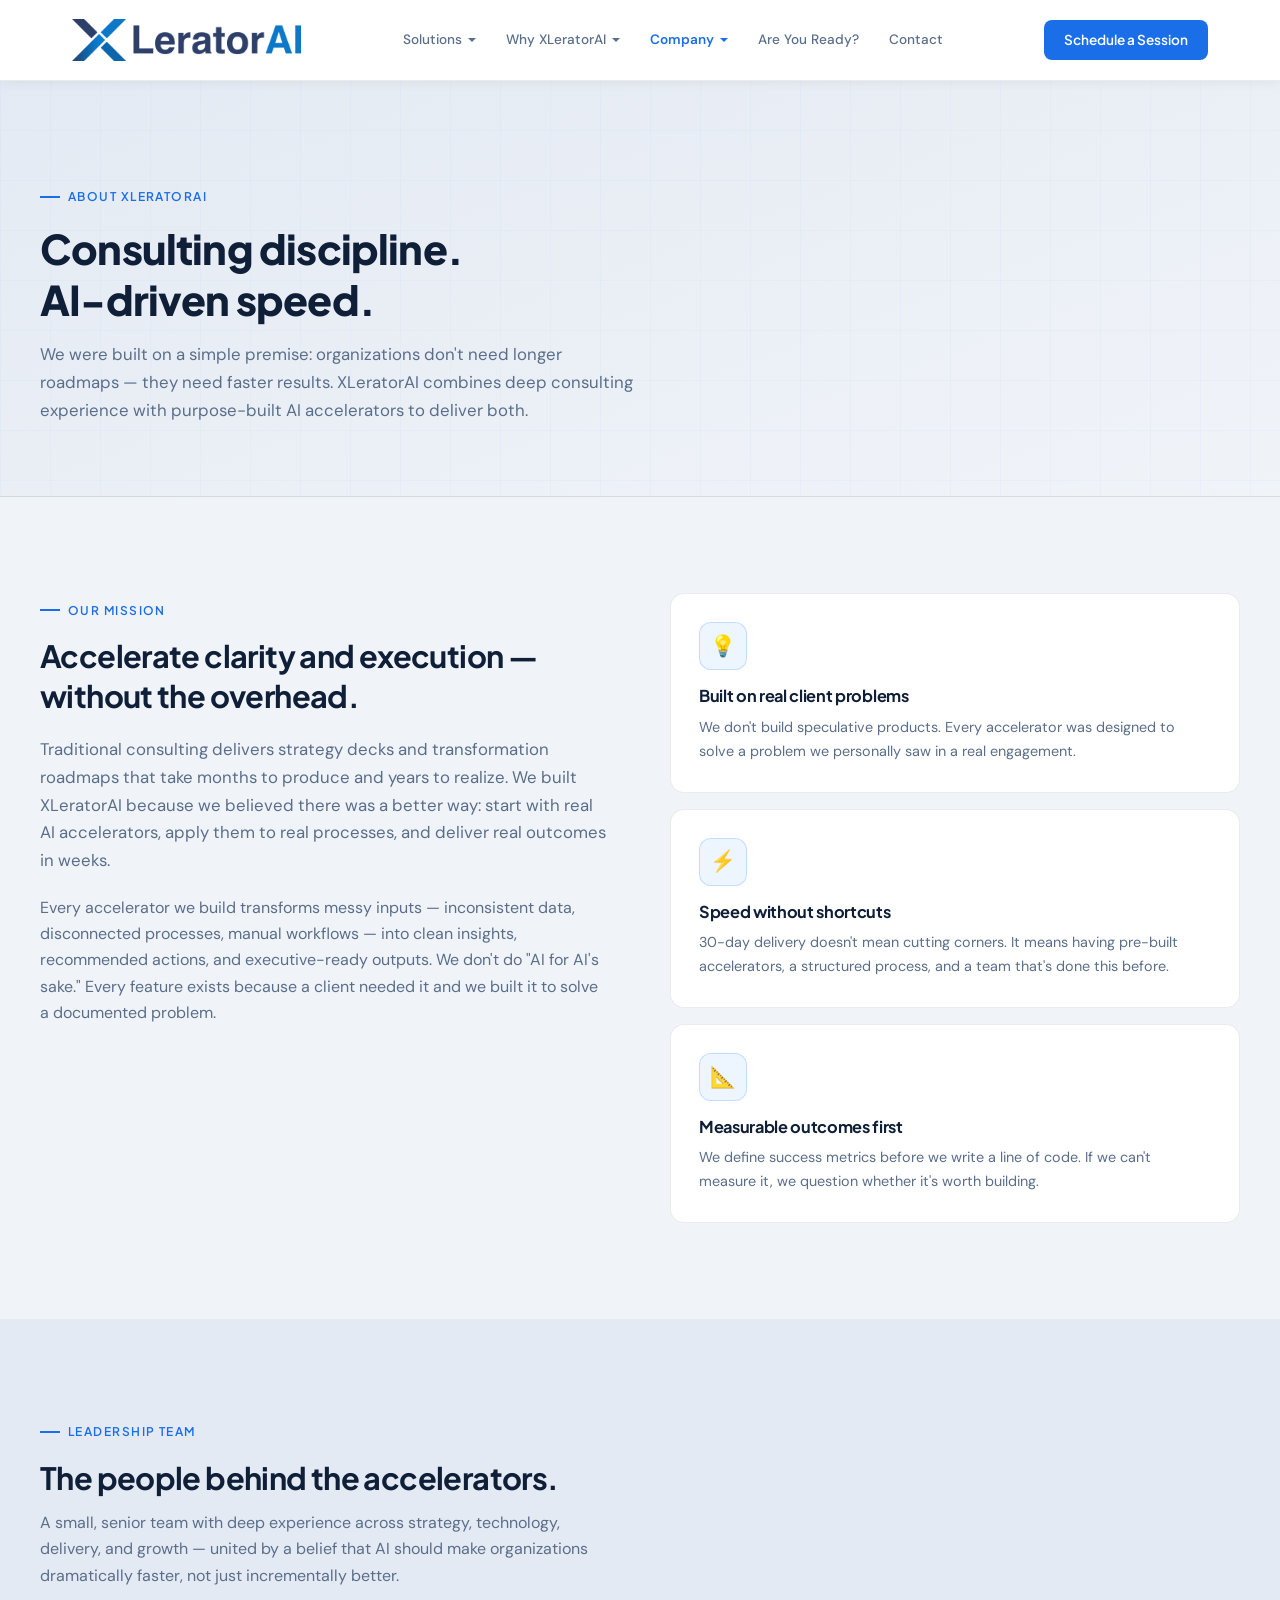
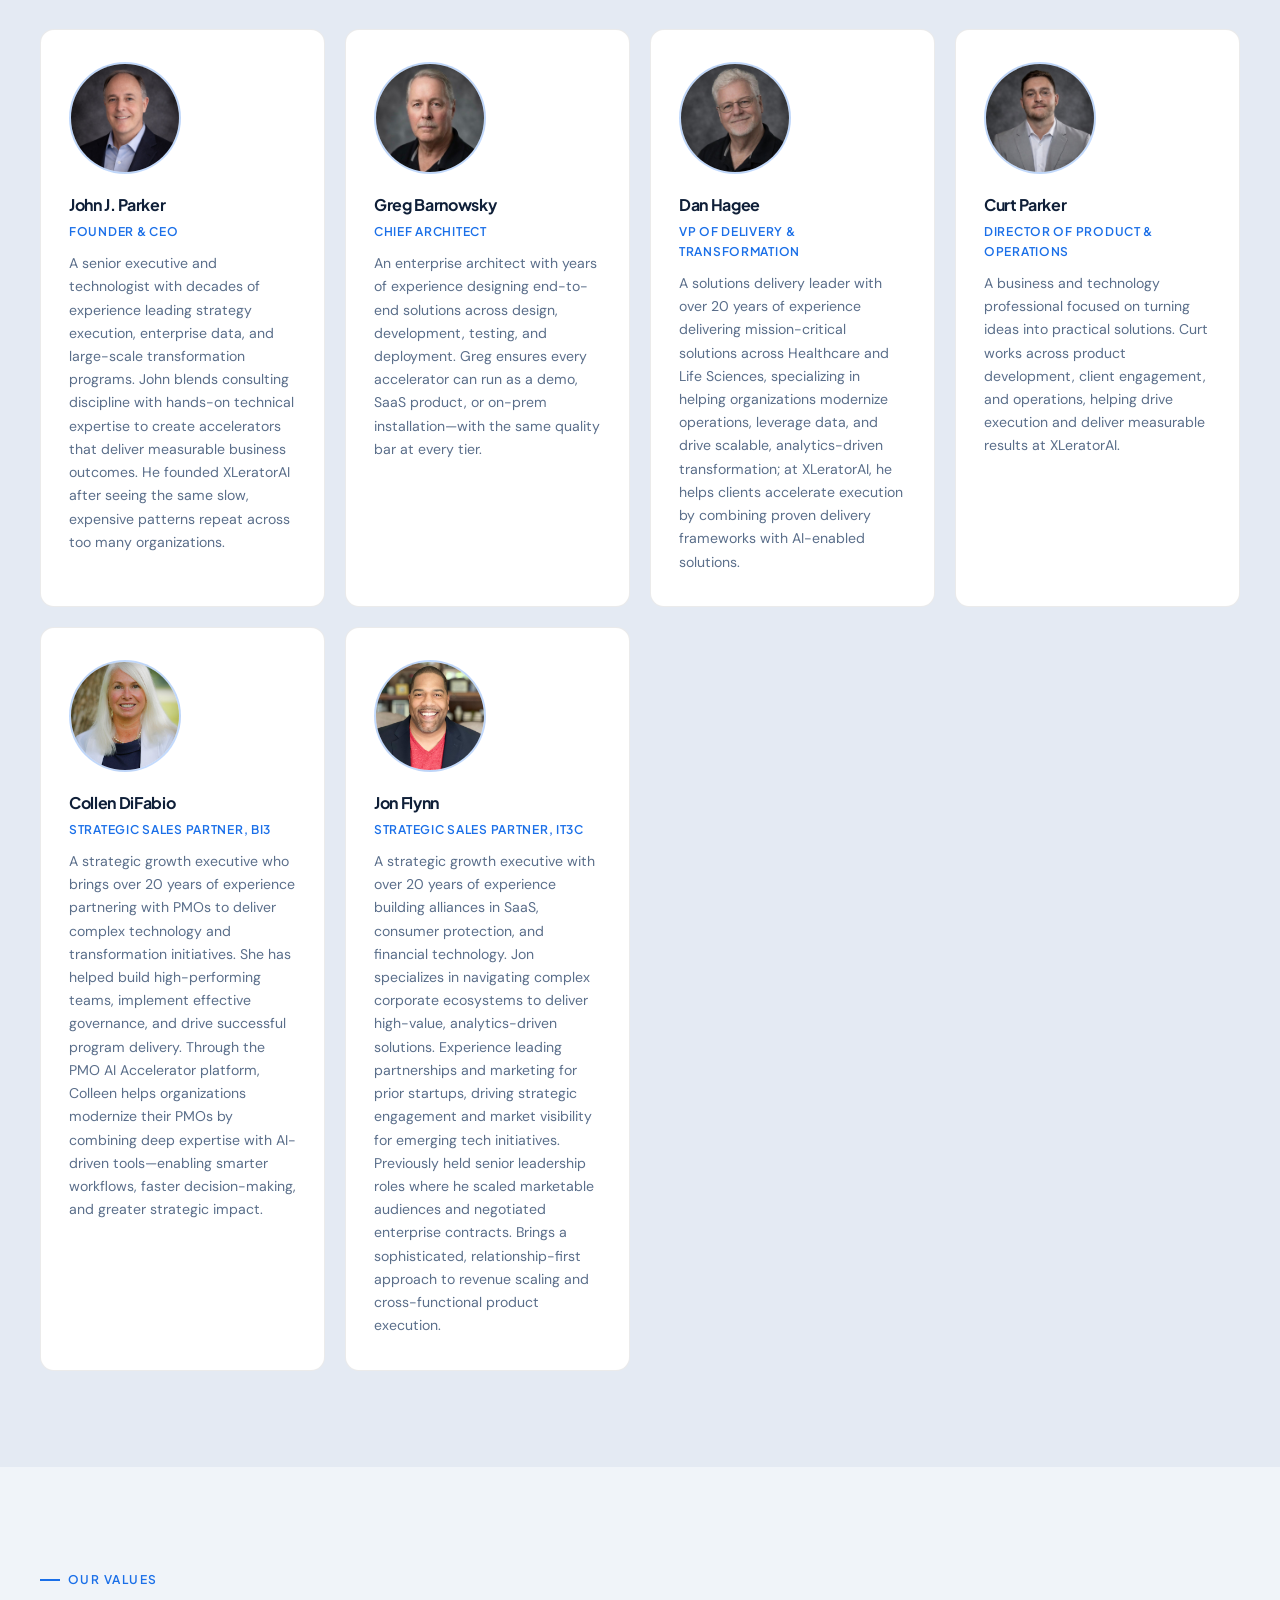
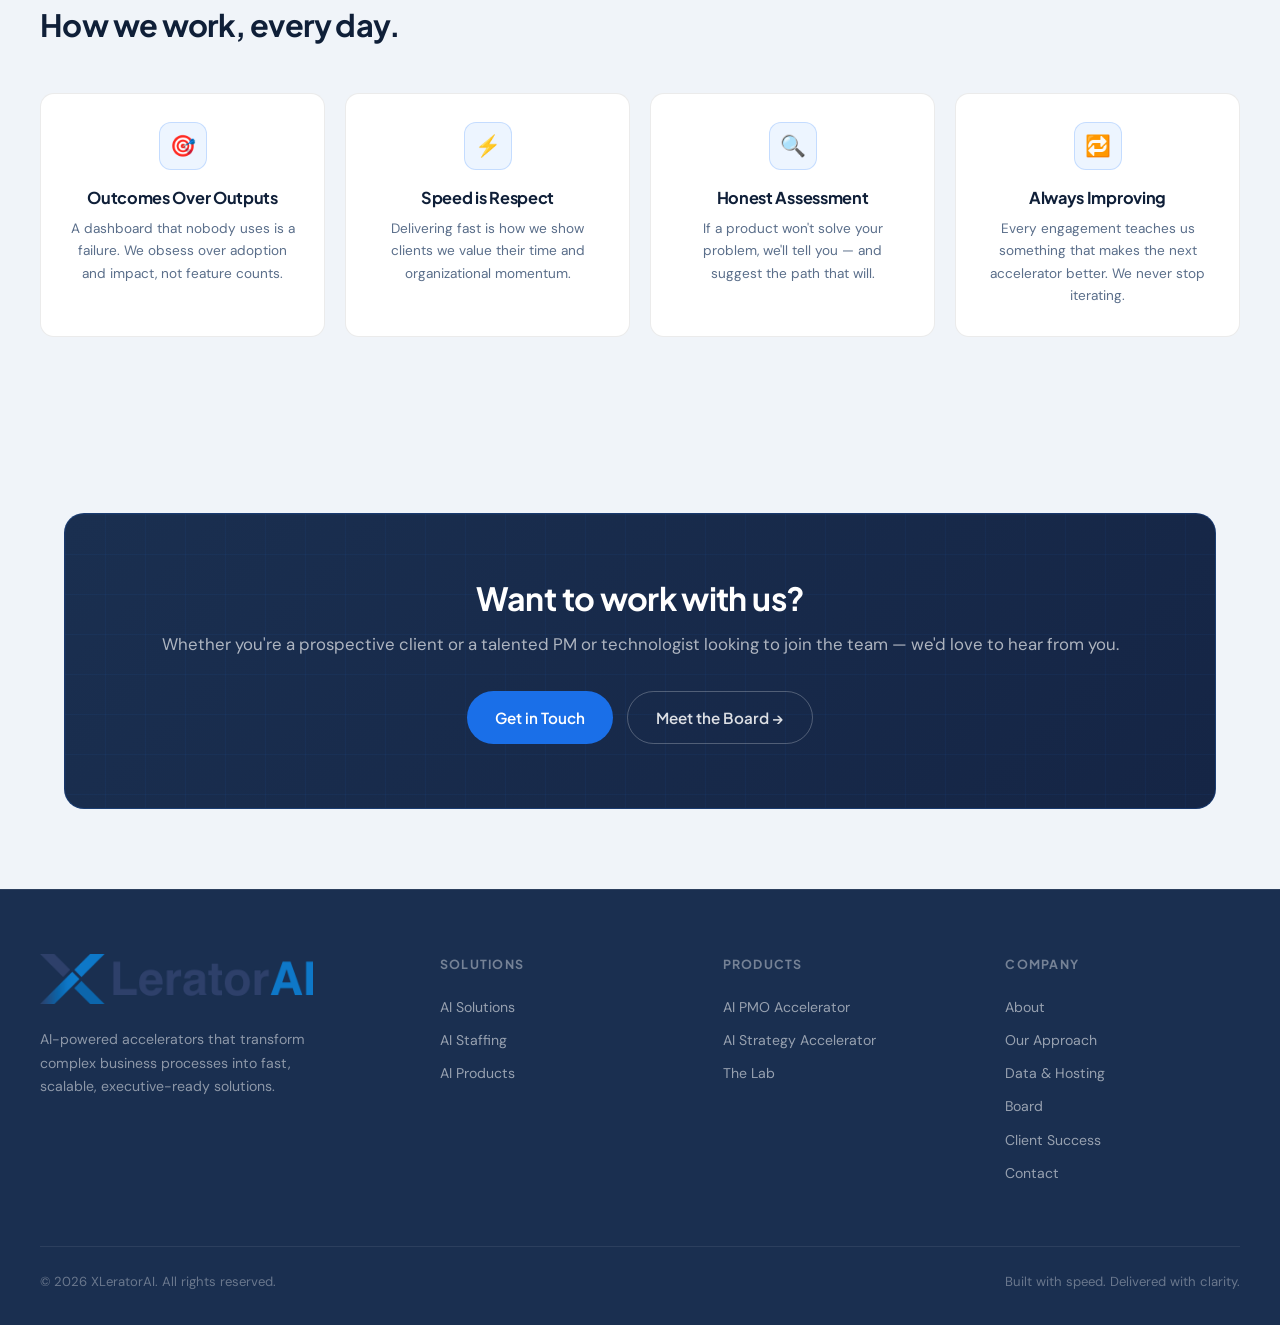
==== about.html @ ce1d1e2c "update for dan bio" ====
<!DOCTYPE html>
<html lang="en">
<head>
  <meta charset="UTF-8" />
  <title>About – XLeratorAI</title>
  <meta name="viewport" content="width=device-width, initial-scale=1" />
  <link rel="icon" type="image/png" href="img/favicon.png" />
  <link rel="preconnect" href="https://fonts.googleapis.com" />
  <link rel="preconnect" href="https://fonts.gstatic.com" crossorigin />
  <link href="https://fonts.googleapis.com/css2?family=Plus+Jakarta+Sans:wght@400;500;600;700;800&family=DM+Sans:ital,opsz,wght@0,9..40,300;0,9..40,400;0,9..40,500;1,9..40,300&display=swap" rel="stylesheet" />
  <link rel="stylesheet" href="css/styles.css" />
</head>
<body>

  <header class="site-header">
    <div class="nav-container">
      <a href="index.html" class="logo"><img src="img/logo-medium.png" alt="XLeratorAI" /></a>
      <nav class="main-nav">
        <div class="nav-dropdown">
          <span class="nav-dropdown-trigger">Solutions <span class="nav-arrow"></span></span>
          <div class="nav-dropdown-menu">
            <a href="solutions.html">Solutions<span class="dropdown-desc">AI solutions, staffing &amp; products</span></a>
            <a href="lab.html">Lab &amp; Products<span class="dropdown-desc">PMO &amp; Strategy Accelerators</span></a>
            <a href="data-hosting.html">Data &amp; Hosting<span class="dropdown-desc">Security, compliance &amp; infrastructure</span></a>
          </div>
        </div>
        <div class="nav-dropdown">
          <span class="nav-dropdown-trigger">Why XLeratorAI <span class="nav-arrow"></span></span>
          <div class="nav-dropdown-menu">
            <a href="approach.html">Our Approach<span class="dropdown-desc">How we accelerate outcomes</span></a>
            <a href="success.html">Client Success<span class="dropdown-desc">Case studies &amp; results</span></a>
          </div>
        </div>
        <div class="nav-dropdown">
          <span class="nav-dropdown-trigger">Company <span class="nav-arrow"></span></span>
          <div class="nav-dropdown-menu">
            <a href="about.html" class="active">About<span class="dropdown-desc">Our team &amp; mission</span></a>
            <a href="board.html">Board<span class="dropdown-desc">Advisory board &amp; investors</span></a>
          </div>
        </div>
        <a href="survey.html">Are You Ready?</a>
        <a href="contact.html">Contact</a>
      </nav>
      <a href="contact.html" class="btn-cta">Schedule a Session</a>
      <button class="nav-hamburger" aria-label="Menu">
        <span></span><span></span><span></span>
      </button>
    </div>
  </header>
  <div class="mobile-nav-overlay" id="mobileNav">
    <div class="mobile-nav-group">
      <span class="mobile-nav-group-label">Solutions</span>
      <a href="solutions.html">Solutions</a>
      <a href="lab.html">Lab &amp; Products</a>
      <a href="data-hosting.html">Data &amp; Hosting</a>
    </div>
    <div class="mobile-nav-group">
      <span class="mobile-nav-group-label">Why XLeratorAI</span>
      <a href="approach.html">Our Approach</a>
      <a href="success.html">Client Success</a>
    </div>
    <div class="mobile-nav-group">
      <span class="mobile-nav-group-label">Company</span>
      <a href="about.html" class="active">About</a>
      <a href="board.html">Board</a>
    </div>
    <a href="survey.html">Are You Ready?</a>
    <a href="contact.html" class="mobile-nav-cta">Schedule a Session</a>
  </div>

  <main>
    <section class="page-hero">
      <div class="page-hero-inner">
        <div class="section-label">About XLeratorAI</div>
        <h1>Consulting discipline.<br />AI-driven speed.</h1>
        <p>We were built on a simple premise: organizations don't need longer roadmaps — they need faster results. XLeratorAI combines deep consulting experience with purpose-built AI accelerators to deliver both.</p>
      </div>
    </section>

    <!-- Mission -->
    <section class="section">
      <div class="section-inner">
        <div style="display:grid;grid-template-columns:1fr 1fr;gap:60px;align-items:start;">
          <div>
            <div class="section-label">Our Mission</div>
            <h2 style="color:var(--white);margin-bottom:20px;">
              Accelerate clarity and execution — without the overhead.
            </h2>
            <p style="margin-bottom:20px;font-size:1.05rem;">
              Traditional consulting delivers strategy decks and transformation roadmaps that take months to
              produce and years to realize. We built XLeratorAI because we believed there was a better way:
              start with real AI accelerators, apply them to real processes, and deliver real outcomes in weeks.
            </p>
            <p>
              Every accelerator we build transforms messy inputs — inconsistent data, disconnected processes,
              manual workflows — into clean insights, recommended actions, and executive-ready outputs. We don't
              do "AI for AI's sake." Every feature exists because a client needed it and we built it to solve
              a documented problem.
            </p>
          </div>
          <div style="display:flex;flex-direction:column;gap:16px;">
            <div class="card" style="padding:28px;">
              <div class="icon-circle" style="margin-bottom:14px;">💡</div>
              <h3 style="color:var(--white);margin-bottom:8px;">Built on real client problems</h3>
              <p style="font-size:0.9rem;">We don't build speculative products. Every accelerator was designed to solve a problem we personally saw in a real engagement.</p>
            </div>
            <div class="card" style="padding:28px;">
              <div class="icon-circle" style="margin-bottom:14px;">⚡</div>
              <h3 style="color:var(--white);margin-bottom:8px;">Speed without shortcuts</h3>
              <p style="font-size:0.9rem;">30-day delivery doesn't mean cutting corners. It means having pre-built accelerators, a structured process, and a team that's done this before.</p>
            </div>
            <div class="card" style="padding:28px;">
              <div class="icon-circle" style="margin-bottom:14px;">📐</div>
              <h3 style="color:var(--white);margin-bottom:8px;">Measurable outcomes first</h3>
              <p style="font-size:0.9rem;">We define success metrics before we write a line of code. If we can't measure it, we question whether it's worth building.</p>
            </div>
          </div>
        </div>
      </div>
    </section>

    <!-- Team -->
    <section class="section section-alt">
      <div class="section-inner">
        <div class="section-label">Leadership Team</div>
        <h2 style="color:var(--white);margin-bottom:12px;">The people behind the accelerators.</h2>
        <p style="max-width:580px;margin-bottom:0;">A small, senior team with deep experience across strategy, technology, delivery, and growth — united by a belief that AI should make organizations dramatically faster, not just incrementally better.</p>
        <div class="grid three" style="margin-top:40px;">

          <div class="card team-card">
            <div class="avatar"style="width:112px;height:112px;overflow:hidden;border-radius:50%;">
            <img src="img/finaljpheadshot.jpg" alt="John J. Parker"
            style="width:100%;height:100%;object-fit:cover;display: block;">
            </div>
            <h3>John J. Parker</h3>
            <span class="role">Founder &amp; CEO</span>
            <p>A senior executive and technologist with decades of experience leading strategy execution, enterprise data, and large-scale transformation programs. John blends consulting discipline with hands-on technical expertise to create accelerators that deliver measurable business outcomes. He founded XLeratorAI after seeing the same slow, expensive patterns repeat across too many organizations.</p>
          </div>

          <div class="card team-card">
            <div class="avatar"style="width:112px;height:112px;overflow:hidden;border-radius:50%;">
              <img src="img/headshot_GregBarno.jpg" alt="Greg Barnowsky"
              style="width:100%;height:100%;object-fit:cover;display: block;">
            </div>
            <h3>Greg Barnowsky</h3>
            <span class="role">Chief Architect</span>
            <p>An enterprise architect with years of experience designing end-to-end solutions across design, development, testing, and deployment. Greg ensures every accelerator can run as a demo, SaaS product, or on-prem installation—with the same quality bar at every tier.</p>
          </div>

          <div class="card team-card">
            <div class="avatar"style="width:112px;height:112px;overflow:hidden;border-radius:50%;">
              <img src="img/headshot_converteddanhagee.jpg" alt="Dan Hagee"
              style="width:100%;height:100%;object-fit:cover;display: block;">
            </div>
            <h3>Dan Hagee</h3>
            <span class="role">VP of Delivery & Transformation</span>
            <p>A solutions delivery leader with over 20 years of experience delivering mission-critical solutions across Healthcare and Life Sciences, specializing in helping organizations modernize operations, leverage data, and drive scalable, analytics-driven transformation; at XLeratorAI, he helps clients accelerate execution by combining proven delivery frameworks with AI-enabled solutions.</p>
          </div>

          <div class="card team-card">
            <div class="avatar"style="width:112px;height:112px;overflow:hidden;border-radius:50%;">
              <img src="img/headhsotcurtparker.jpg"alt="Curt Parker"
              style="width:100%;height:100%;object-fit:cover;display: block;">
            </div>
            <h3>Curt Parker</h3>
            <span class="role">Director of Product & Operations</span>
            <p>A business and technology professional focused on turning ideas into practical solutions. Curt works across product development, client engagement, and operations, helping drive execution and deliver measurable results at XLeratorAI.</p>
          </div>

          <div class="card team-card">
            <div class="avatar"style="width:112px;height:112px;overflow:hidden;border-radius:50%;">
              <img src="img/colleen_headshot_converted.jpg"alt="Collen DiFabio"
              style="width:100%;height:100%;object-fit:cover;display: block;">
            </div>
            <h3>Collen DiFabio</h3>
            <span class="role">Strategic Sales Partner, Bi3</span>
            <p>A strategic growth executive who brings over 20 years of experience partnering with PMOs to deliver complex technology and transformation initiatives. She has helped build high-performing teams, implement effective governance, and drive successful program delivery.

Through the PMO AI Accelerator platform, Colleen helps organizations modernize their PMOs by combining deep expertise with AI-driven tools—enabling smarter workflows, faster decision-making, and greater strategic impact.</p>
          </div>

          <div class="card team-card">
            <div class="avatar"style="width:112px;height:112px;overflow:hidden;border-radius:50%;">
              <img src="img/jonnflynn_converted.jpg"alt="Jon Flynn"
              style="width:100%;height:100%;object-fit:cover;display: block;">
            </div>
            <h3>Jon Flynn</h3>
            <span class="role">Strategic Sales Partner, IT3C</span>
            <p>A strategic growth executive with over 20 years of experience building alliances in SaaS, consumer protection, and financial technology. Jon specializes in navigating complex corporate ecosystems to deliver high-value, analytics-driven solutions. Experience leading partnerships and marketing for prior startups, driving strategic engagement and market visibility for emerging tech initiatives. Previously held senior leadership roles where he scaled marketable audiences and negotiated enterprise contracts. Brings a sophisticated, relationship-first approach to revenue scaling and cross-functional product execution.</p>
          </div>

        </div>
      </div>
    </section>

    <!-- Values -->
    <section class="section">
      <div class="section-inner">
        <div class="section-label">Our Values</div>
        <h2 style="color:var(--white);margin-bottom:48px;">How we work, every day.</h2>
        <div class="grid four">
          <div class="card" style="padding:28px;text-align:center;">
            <div class="icon-circle" style="margin:0 auto 16px;">🎯</div>
            <h3 style="color:var(--white);margin-bottom:8px;">Outcomes Over Outputs</h3>
            <p style="font-size:0.85rem;">A dashboard that nobody uses is a failure. We obsess over adoption and impact, not feature counts.</p>
          </div>
          <div class="card" style="padding:28px;text-align:center;">
            <div class="icon-circle" style="margin:0 auto 16px;">⚡</div>
            <h3 style="color:var(--white);margin-bottom:8px;">Speed is Respect</h3>
            <p style="font-size:0.85rem;">Delivering fast is how we show clients we value their time and organizational momentum.</p>
          </div>
          <div class="card" style="padding:28px;text-align:center;">
            <div class="icon-circle" style="margin:0 auto 16px;">🔍</div>
            <h3 style="color:var(--white);margin-bottom:8px;">Honest Assessment</h3>
            <p style="font-size:0.85rem;">If a product won't solve your problem, we'll tell you — and suggest the path that will.</p>
          </div>
          <div class="card" style="padding:28px;text-align:center;">
            <div class="icon-circle" style="margin:0 auto 16px;">🔁</div>
            <h3 style="color:var(--white);margin-bottom:8px;">Always Improving</h3>
            <p style="font-size:0.85rem;">Every engagement teaches us something that makes the next accelerator better. We never stop iterating.</p>
          </div>
        </div>
      </div>
    </section>

    <section class="section" style="padding:80px 32px;">
      <div class="cta-banner">
        <h2>Want to work with us?</h2>
        <p>Whether you're a prospective client or a talented PM or technologist looking to join the team — we'd love to hear from you.</p>
        <div class="cta-actions">
          <a href="contact.html" class="btn-primary">Get in Touch</a>
          <a href="board.html" class="btn-ghost">Meet the Board →</a>
        </div>
      </div>
    </section>

  </main>

  <footer class="site-footer">
    <div class="footer-inner">
      <div class="footer-top">
        <div class="footer-brand">
          <img src="img/logo-medium.png" alt="XLeratorAI" />
          <p>AI-powered accelerators that transform complex business processes into fast, scalable, executive-ready solutions.</p>
        </div>
        <div class="footer-col">
          <h4>Solutions</h4>
          <a href="solutions.html">AI Solutions</a>
          <a href="solutions.html">AI Staffing</a>
          <a href="solutions.html">AI Products</a>
        </div>
        <div class="footer-col">
          <h4>Products</h4>
          <a href="lab.html">AI PMO Accelerator</a>
          <a href="lab.html">AI Strategy Accelerator</a>
          <a href="lab.html">The Lab</a>
        </div>
        <div class="footer-col">
          <h4>Company</h4>
          <a href="about.html">About</a>
          <a href="approach.html">Our Approach</a>
          <a href="data-hosting.html">Data &amp; Hosting</a>
          <a href="board.html">Board</a>
          <a href="success.html">Client Success</a>
          <a href="contact.html">Contact</a>
        </div>
      </div>
      <div class="footer-bottom">
        <p>© 2026 XLeratorAI. All rights reserved.</p>
        <p>Built with speed. Delivered with clarity.</p>
      </div>
    </div>
  </footer>

  <script src="js/main.js"></script>
</body>
</html>
---- css/styles.css ----
@import url('https://fonts.googleapis.com/css2?family=Plus+Jakarta+Sans:wght@400;500;600;700;800&family=DM+Sans:ital,opsz,wght@0,9..40,300;0,9..40,400;0,9..40,500;1,9..40,300&display=swap');

:root {
  --bg: #f0f4f9;
  --bg-alt: #e4eaf3;
  --bg-dark: #1a2f50;
  --bg-dark-mid: #152545;
  --card: #ffffff;
  --blue: #1a6fe8;
  --blue-bright: #1f7bff;
  --blue-glow: rgba(31, 123, 255, 0.08);
  --cyan: #0099cc;
  --text: #0f1f38;
  --text-mid: #2d4060;
  --muted: #5a6e8a;
  --muted-light: #7a90b0;
  --border: rgba(0,0,0,0.08);
  --border-blue: rgba(31, 123, 255, 0.2);
  --shadow: 0 2px 16px rgba(0,0,0,0.07);
  --shadow-md: 0 4px 28px rgba(0,0,0,0.1);
  --shadow-blue: 0 0 32px rgba(31,123,255,0.12);
  --radius: 14px;
  --radius-sm: 8px;
  --pill: 999px;
}

*, *::before, *::after { box-sizing: border-box; margin: 0; padding: 0; }
html { scroll-behavior: smooth; }

body {
  font-family: 'DM Sans', sans-serif;
  background: var(--bg);
  color: var(--text);
  line-height: 1.65;
  overflow-x: hidden;
}

/* ─── TYPOGRAPHY ─── */
h1, h2, h3, h4 {
  font-family: 'Plus Jakarta Sans', sans-serif;
  letter-spacing: -0.02em;
  color: var(--text);
  overflow: visible;
}

h1 { font-size: clamp(1.8rem, 3.2vw, 2.6rem); font-weight: 800; line-height: 1.25; }
h2 { font-size: clamp(1.5rem, 2.4vw, 2rem); font-weight: 700; line-height: 1.3; }
h3 { font-size: 1.02rem; font-weight: 700; line-height: 1.45; }

p { color: var(--muted); }
a { text-decoration: none; color: inherit; }

/* ─── HEADER ─── */
.site-header {
  position: fixed;
  top: 0; left: 0; right: 0;
  z-index: 200;
  background: rgba(255,255,255,0.95);
  backdrop-filter: blur(20px);
  border-bottom: 1px solid var(--border);
  box-shadow: 0 1px 12px rgba(0,0,0,0.06);
}

.nav-container {
  max-width: 1200px;
  margin: 0 auto;
  padding: 0 32px;
  height: 80px;
  display: flex;
  align-items: center;
  justify-content: space-between;
  gap: 32px;
}

.logo {
  display: flex;
  align-items: center;
  flex-shrink: 0;
}

.logo img {
  height: 42px;
  width: auto;
}

.main-nav {
  display: flex;
  gap: 2px;
  align-items: center;
}

.main-nav > a,
.nav-dropdown > .nav-dropdown-trigger {
  color: var(--muted);
  font-size: 0.85rem;
  font-weight: 500;
  padding: 7px 14px;
  border-radius: var(--radius-sm);
  transition: color 0.2s, background 0.2s;
  white-space: nowrap;
  cursor: pointer;
  text-decoration: none;
  display: inline-flex;
  align-items: center;
  gap: 4px;
}

.main-nav > a:hover,
.nav-dropdown:hover > .nav-dropdown-trigger { color: var(--text); background: var(--bg-alt); }
.main-nav > a.active { color: var(--blue); font-weight: 600; background: var(--blue-glow); }
/* Highlight parent trigger when a child page is active */
.nav-dropdown:has(.active) > .nav-dropdown-trigger { color: var(--blue); font-weight: 600; }

/* Dropdown arrow */
.nav-dropdown-trigger .nav-arrow {
  display: inline-block;
  width: 0; height: 0;
  border-left: 4px solid transparent;
  border-right: 4px solid transparent;
  border-top: 4px solid currentColor;
  margin-left: 2px;
  transition: transform 0.2s;
}
.nav-dropdown:hover .nav-arrow { transform: rotate(180deg); }

/* Dropdown container */
.nav-dropdown {
  position: relative;
}

.nav-dropdown-menu {
  position: absolute;
  top: calc(100% + 8px);
  left: 50%;
  transform: translateX(-50%);
  min-width: 200px;
  background: #ffffff;
  border: 1px solid var(--border);
  border-radius: var(--radius);
  box-shadow: 0 8px 32px rgba(0,0,0,0.12);
  padding: 8px;
  opacity: 0;
  visibility: hidden;
  transition: opacity 0.2s, visibility 0.2s, transform 0.2s;
  transform: translateX(-50%) translateY(4px);
  z-index: 300;
}

.nav-dropdown:hover > .nav-dropdown-menu {
  opacity: 1;
  visibility: visible;
  transform: translateX(-50%) translateY(0);
}

/* Invisible bridge so cursor can move from trigger to menu */
.nav-dropdown-menu::before {
  content: '';
  position: absolute;
  top: -12px;
  left: 0;
  right: 0;
  height: 12px;
}

.nav-dropdown-menu a {
  display: block;
  padding: 10px 16px;
  color: var(--text-mid);
  font-size: 0.85rem;
  font-weight: 500;
  border-radius: var(--radius-sm);
  transition: background 0.15s, color 0.15s;
  white-space: nowrap;
  text-decoration: none;
}

.nav-dropdown-menu a:hover {
  background: var(--bg-alt);
  color: var(--text);
}

.nav-dropdown-menu a.active {
  color: var(--blue);
  font-weight: 600;
  background: var(--blue-glow);
}

.nav-dropdown-menu .dropdown-desc {
  display: block;
  font-size: 0.75rem;
  font-weight: 400;
  color: var(--muted-light);
  margin-top: 2px;
}

/* CTA button */
.btn-cta {
  display: inline-flex;
  align-items: center;
  gap: 8px;
  padding: 9px 20px;
  border-radius: var(--radius-sm);
  background: var(--blue);
  color: #ffffff;
  font-size: 0.85rem;
  font-weight: 600;
  font-family: 'Plus Jakarta Sans', sans-serif;
  transition: background 0.2s, box-shadow 0.2s, transform 0.15s;
  white-space: nowrap;
  flex-shrink: 0;
}

.btn-cta:hover {
  background: var(--blue-bright);
  box-shadow: 0 4px 20px rgba(31,123,255,0.35);
  transform: translateY(-1px);
}

/* Hamburger */
.nav-hamburger {
  display: none;
  flex-direction: column;
  justify-content: center;
  gap: 5px;
  width: 32px;
  height: 32px;
  cursor: pointer;
  background: none;
  border: none;
  padding: 4px;
}

.nav-hamburger span {
  display: block;
  width: 100%;
  height: 2px;
  background: var(--text);
  border-radius: 2px;
  transition: transform 0.3s, opacity 0.3s;
}

.nav-hamburger.open span:nth-child(1) { transform: translateY(7px) rotate(45deg); }
.nav-hamburger.open span:nth-child(2) { opacity: 0; }
.nav-hamburger.open span:nth-child(3) { transform: translateY(-7px) rotate(-45deg); }

/* Mobile menu overlay */
.mobile-nav-overlay {
  display: none;
  position: fixed;
  inset: 0;
  top: 80px;
  background: rgba(255,255,255,0.98);
  backdrop-filter: blur(20px);
  z-index: 199;
  padding: 24px;
  overflow-y: auto;
}

.mobile-nav-overlay.open { display: block; }

.mobile-nav-overlay a {
  display: block;
  padding: 14px 16px;
  font-size: 1rem;
  font-weight: 500;
  color: var(--text-mid);
  border-radius: var(--radius-sm);
  text-decoration: none;
  transition: background 0.15s;
}

.mobile-nav-overlay a:hover,
.mobile-nav-overlay a.active { background: var(--bg-alt); color: var(--blue); }

.mobile-nav-group {
  margin-bottom: 8px;
}

.mobile-nav-group-label {
  display: block;
  padding: 14px 16px 6px;
  font-size: 0.72rem;
  font-weight: 700;
  letter-spacing: 0.1em;
  text-transform: uppercase;
  color: var(--muted-light);
}

.mobile-nav-group a {
  padding-left: 28px;
  font-size: 0.95rem;
}

.mobile-nav-cta {
  display: block;
  margin: 20px 0 0;
  padding: 14px 24px;
  background: var(--blue);
  color: #ffffff !important;
  font-weight: 600;
  font-family: 'Plus Jakarta Sans', sans-serif;
  border-radius: var(--radius-sm);
  text-align: center;
  text-decoration: none;
}

/* ─── BUTTONS ─── */
.btn-primary {
  display: inline-flex;
  align-items: center;
  gap: 8px;
  padding: 13px 28px;
  border-radius: var(--pill);
  background: var(--blue);
  color: #ffffff;
  font-family: 'Plus Jakarta Sans', sans-serif;
  font-size: 0.95rem;
  font-weight: 600;
  border: none;
  cursor: pointer;
  transition: background 0.2s, box-shadow 0.2s, transform 0.15s;
}

.btn-primary:hover {
  background: var(--blue-bright);
  box-shadow: 0 4px 24px rgba(31,123,255,0.35);
  transform: translateY(-2px);
}

.btn-ghost {
  display: inline-flex;
  align-items: center;
  gap: 8px;
  padding: 13px 28px;
  border-radius: var(--pill);
  background: transparent;
  color: var(--blue);
  font-family: 'Plus Jakarta Sans', sans-serif;
  font-size: 0.95rem;
  font-weight: 600;
  border: 1.5px solid var(--border-blue);
  transition: background 0.2s, border-color 0.2s, transform 0.15s;
}

.btn-ghost:hover {
  background: var(--blue-glow);
  border-color: var(--blue);
  transform: translateY(-2px);
}

.btn-outline {
  display: inline-flex;
  align-items: center;
  gap: 8px;
  padding: 10px 22px;
  border-radius: var(--pill);
  background: transparent;
  color: var(--blue);
  font-family: 'Plus Jakarta Sans', sans-serif;
  font-size: 0.9rem;
  font-weight: 600;
  border: 1.5px solid var(--border-blue);
  transition: all 0.2s;
}

.btn-outline:hover { background: var(--blue-glow); border-color: var(--blue); }

/* ─── LAYOUT ─── */
main { padding-top: 80px; }

.section { padding: 96px 32px; position: relative; }
.section-inner { max-width: 1200px; margin: 0 auto; }
.section-alt { background: var(--bg-alt); }

/* ─── SECTION LABEL ─── */
.section-label {
  display: inline-flex;
  align-items: center;
  gap: 8px;
  font-size: 0.75rem;
  font-weight: 600;
  font-family: 'Plus Jakarta Sans', sans-serif;
  letter-spacing: 0.12em;
  text-transform: uppercase;
  color: var(--blue);
  margin-bottom: 16px;
}

.section-label::before {
  content: '';
  display: block;
  width: 20px;
  height: 2px;
  background: var(--blue);
}

/* ─── HERO ─── */
.hero {
  min-height: 100vh;
  display: flex;
  align-items: center;
  padding: 120px 32px 80px;
  position: relative;
  overflow: hidden;
  background: linear-gradient(135deg, #f0f4f9 0%, #ffffff 50%, #eaf0fb 100%);
}

.hero::before {
  content: '';
  position: absolute;
  inset: 0;
  background-image:
    linear-gradient(rgba(31,123,255,0.04) 1px, transparent 1px),
    linear-gradient(90deg, rgba(31,123,255,0.04) 1px, transparent 1px);
  background-size: 60px 60px;
  mask-image: radial-gradient(ellipse 80% 80% at 50% 50%, black 30%, transparent 100%);
}

.hero::after {
  content: '';
  position: absolute;
  top: 5%; right: -5%;
  width: 500px; height: 500px;
  background: radial-gradient(circle, rgba(31,123,255,0.06) 0%, transparent 70%);
  pointer-events: none;
}

.hero-inner {
  max-width: 1200px;
  margin: 0 auto;
  width: 100%;
  position: relative;
  z-index: 1;
  display: grid;
  grid-template-columns: 1fr 1fr;
  gap: 80px;
  align-items: center;
}

.hero-badge {
  display: inline-flex;
  align-items: center;
  gap: 8px;
  background: rgba(31,123,255,0.07);
  border: 1px solid rgba(31,123,255,0.18);
  border-radius: var(--pill);
  padding: 6px 14px;
  font-size: 0.78rem;
  font-weight: 600;
  color: var(--blue);
  margin-bottom: 28px;
  font-family: 'Plus Jakarta Sans', sans-serif;
  letter-spacing: 0.06em;
}

.hero-badge .dot {
  width: 6px; height: 6px;
  border-radius: 50%;
  background: var(--cyan);
  animation: pulse 5s ease-in-out infinite;
}

@keyframes pulse {
  0%, 100% { opacity: 1; transform: scale(1); }
  50% { opacity: 5.0; transform: scale(0.8); }
}

.hero h1 { color: var(--text); margin-bottom: 24px; }

.hero h1 .accent {
  background: linear-gradient(135deg, var(--blue), var(--cyan));
  -webkit-background-clip: text;
  -webkit-text-fill-color: transparent;
  background-clip: text;
}

.hero-sub {
  font-size: 1.05rem;
  color: var(--muted);
  margin-bottom: 40px;
  max-width: 480px;
  line-height: 1.7;
}

.hero-actions { display: flex; gap: 14px; flex-wrap: wrap; margin-bottom: 56px; }

.hero-stats { display: flex; gap: 40px; }

.hero-stat .number {
  font-family: 'Plus Jakarta Sans', sans-serif;
  font-size: 2rem;
  font-weight: 800;
  color: var(--text);
  line-height: 1;
}

.hero-stat .number span { color: var(--blue); }
.hero-stat .label { font-size: 0.8rem; color: var(--muted); margin-top: 4px; }

.hero-visual { position: relative; }

.hero-card {
  background: var(--card);
  border: 1px solid var(--border-blue);
  border-radius: 20px;
  padding: 28px;
  box-shadow: var(--shadow-md), 0 0 40px rgba(31,123,255,0.07);
}

.hero-card-header {
  display: flex;
  align-items: center;
  justify-content: space-between;
  margin-bottom: 20px;
}

.hero-card-title {
  font-family: 'Plus Jakarta Sans', sans-serif;
  font-size: 0.85rem;
  font-weight: 700;
  color: var(--text);
}

.status-badge {
  font-size: 0.7rem;
  font-weight: 600;
  padding: 4px 10px;
  border-radius: var(--pill);
  background: rgba(0,153,204,0.1);
  color: var(--cyan);
  border: 1px solid rgba(0,153,204,0.2);
}

.metric-row { display: grid; grid-template-columns: repeat(3,1fr); gap: 12px; margin-bottom: 20px; }

.metric-box {
  background: var(--bg);
  border-radius: 10px;
  padding: 14px;
  text-align: center;
  border: 1px solid var(--border);
}

.metric-box .val {
  font-family: 'Plus Jakarta Sans', sans-serif;
  font-size: 1.5rem;
  font-weight: 800;
  color: var(--text);
  display: block;
}

.metric-box .val.green { color: #16a34a; }
.metric-box .val.yellow { color: #d97706; }
.metric-box .val.red { color: #dc2626; }
.metric-box .mlabel { font-size: 0.65rem; color: var(--muted); text-transform: uppercase; letter-spacing: 0.08em; display: block; margin-top: 2px; }

.progress-item { margin-bottom: 10px; }
.progress-item:last-child { margin-bottom: 0; }

.progress-header { display: flex; justify-content: space-between; font-size: 0.75rem; margin-bottom: 5px; color: var(--muted); }
.progress-bar { height: 5px; background: var(--bg-alt); border-radius: 3px; overflow: hidden; }
.progress-fill { height: 100%; border-radius: 3px; background: linear-gradient(90deg, var(--blue), var(--cyan)); animation: fillBar 3.5s ease-out forwards; }

@keyframes fillBar { from { width: 0; } }

.floating-tag {
  position: absolute;
  background: var(--card);
  border: 1px solid var(--border-blue);
  border-radius: 10px;
  padding: 10px 14px;
  font-size: 0.75rem;
  font-family: 'Plus Jakarta Sans', sans-serif;
  font-weight: 700;
  color: var(--blue);
  box-shadow: var(--shadow);
}

.floating-tag.tl { top: -20px; left: -20px; }
.floating-tag.br { bottom: -20px; right: -20px; }

/* ─── PAGE HERO ─── */
.page-hero {
  padding: 100px 32px 72px;
  background: linear-gradient(160deg, var(--bg-alt) 0%, var(--bg) 100%);
  border-bottom: 1px solid var(--border);
  position: relative;
  overflow: hidden;
}

.page-hero::before {
  content: '';
  position: absolute;
  inset: 0;
  background-image:
    linear-gradient(rgba(31,123,255,0.03) 1px, transparent 1px),
    linear-gradient(90deg, rgba(31,123,255,0.03) 1px, transparent 1px);
  background-size: 50px 50px;
}

.page-hero-inner { max-width: 1200px; margin: 0 auto; position: relative; z-index: 1; }
.page-hero h1 { color: var(--text); margin-bottom: 16px; }
.page-hero p { font-size: 1.05rem; max-width: 600px; color: var(--muted); }

/* ─── GRIDS ─── */
.grid { display: grid; gap: 20px; margin-top: 48px; }
.grid.two { grid-template-columns: repeat(auto-fit, minmax(300px, 1fr)); }
.grid.three { grid-template-columns: repeat(auto-fit, minmax(260px, 1fr)); }
.grid.four { grid-template-columns: repeat(auto-fit, minmax(200px, 1fr)); }

/* ─── CARDS ─── */
.card {
  background: var(--card);
  border: 1px solid var(--border);
  border-radius: var(--radius);
  padding: 28px;
  transition: border-color 0.2s, transform 0.2s, box-shadow 0.2s;
  position: relative;
  overflow: visible;
}

.card::before {
  content: '';
  position: absolute;
  top: 0; left: 0; right: 0;
  height: 3px;
  background: linear-gradient(90deg, var(--blue), var(--cyan));
  opacity: 0;
  transition: opacity 0.2s;
  border-radius: var(--radius) var(--radius) 0 0;
}

.card:hover { border-color: var(--border-blue); transform: translateY(-4px); box-shadow: var(--shadow-blue); }
.card:hover::before { opacity: 1; }
.card h3 { color: var(--text); margin-bottom: 10px; }
.card p { margin: 0; }

.card-icon { font-size: 1.8rem; margin-bottom: 16px; display: block; }

/* ─── STEPS ─── */
.steps {
  display: grid;
  grid-template-columns: repeat(auto-fit, minmax(200px, 1fr));
  gap: 0;
  margin-top: 48px;
  position: relative;
}

.steps::before {
  content: '';
  position: absolute;
  top: 28px; left: 10%; right: 10%;
  height: 1px;
  background: linear-gradient(90deg, transparent, var(--border-blue), var(--blue), var(--border-blue), transparent);
}

.step { text-align: center; padding: 0 20px; position: relative; }

.step-num {
  width: 56px; height: 56px;
  border-radius: 50%;
  background: var(--card);
  border: 2px solid var(--blue);
  display: flex;
  align-items: center;
  justify-content: center;
  font-family: 'Plus Jakarta Sans', sans-serif;
  font-size: 1.1rem;
  font-weight: 800;
  color: var(--blue);
  margin: 0 auto 20px;
  position: relative;
  z-index: 1;
  box-shadow: 0 0 20px rgba(31,123,255,0.1);
}

.step h3 { color: var(--text); margin-bottom: 8px; font-size: 1rem; }
.step p { font-size: 0.85rem; color: var(--muted); }

/* ─── PRODUCT CARDS ─── */
.product-card { padding: 0; overflow: visible; }
.product-card .product-image { width: 100%; display: block; border-bottom: 1px solid var(--border); border-radius: var(--radius) var(--radius) 0 0; }
.product-card-body { padding: 28px; }
.product-card h3 { font-size: 1.2rem; color: var(--text); margin-bottom: 10px; }

.product-tag {
  display: inline-block;
  font-size: 0.7rem;
  font-weight: 600;
  font-family: 'Plus Jakarta Sans', sans-serif;
  letter-spacing: 0.08em;
  text-transform: uppercase;
  color: var(--blue);
  background: var(--blue-glow);
  border: 1px solid var(--border-blue);
  border-radius: var(--pill);
  padding: 3px 10px;
  margin-bottom: 12px;
}

.product-features { list-style: none; margin: 16px 0 24px; display: flex; flex-direction: column; gap: 8px; }
.product-features li { display: flex; align-items: flex-start; gap: 10px; font-size: 0.88rem; color: var(--muted); }
.product-features li::before { content: '✓'; color: var(--blue); font-weight: 700; flex-shrink: 0; margin-top: 1px; }

/* ─── STAT CARDS ─── */
.stat-card { text-align: center; padding: 36px 24px; }

.stat-card .stat-num {
  font-family: 'Plus Jakarta Sans', sans-serif;
  font-size: 3rem;
  font-weight: 800;
  color: var(--text);
  line-height: 1;
  margin-bottom: 8px;
}

.stat-card .stat-num .highlight {
  background: linear-gradient(135deg, var(--blue), var(--cyan));
  -webkit-background-clip: text;
  -webkit-text-fill-color: transparent;
  background-clip: text;
}

.stat-card p { font-size: 0.9rem; }

/* ─── CASE STUDIES ─── */
.case-study-card { padding: 36px; }
.case-meta { display: flex; align-items: center; gap: 12px; margin-bottom: 20px; }

.industry-badge {
  font-size: 0.72rem;
  font-weight: 600;
  font-family: 'Plus Jakarta Sans', sans-serif;
  letter-spacing: 0.08em;
  text-transform: uppercase;
  padding: 4px 12px;
  border-radius: var(--pill);
  background: var(--blue-glow);
  border: 1px solid var(--border-blue);
  color: var(--blue);
}

.case-study-card h2 { font-size: 1.4rem; color: var(--text); margin-bottom: 8px; }
.case-detail-row { display: grid; grid-template-columns: 1fr 1fr; gap: 20px; margin-top: 20px; }

.case-detail h4 {
  font-size: 0.72rem;
  font-weight: 600;
  font-family: 'Plus Jakarta Sans', sans-serif;
  letter-spacing: 0.1em;
  text-transform: uppercase;
  color: var(--muted);
  margin-bottom: 6px;
}

.case-detail p { font-size: 0.9rem; color: var(--muted); }

.case-outcome-num {
  font-family: 'Plus Jakarta Sans', sans-serif;
  font-size: 2.8rem;
  font-weight: 800;
  background: linear-gradient(135deg, var(--blue), var(--cyan));
  -webkit-background-clip: text;
  -webkit-text-fill-color: transparent;
  background-clip: text;
  line-height: 1;
  display: block;
  margin-bottom: 4px;
}

/* ─── TEAM CARDS ─── */
.team-card { padding: 32px 28px; }

.avatar {
  width: 64px; height: 64px;
  border-radius: 50%;
  background: linear-gradient(135deg, var(--bg-alt), var(--blue-glow));
  border: 2px solid var(--border-blue);
  margin-bottom: 20px;
  display: flex;
  align-items: center;
  justify-content: center;
  font-family: 'Plus Jakarta Sans', sans-serif;
  font-size: 1.1rem;
  font-weight: 800;
  color: var(--blue);
  flex-shrink: 0;
}

.team-card .role {
  font-size: 0.75rem;
  font-weight: 600;
  font-family: 'Plus Jakarta Sans', sans-serif;
  letter-spacing: 0.06em;
  text-transform: uppercase;
  color: var(--blue);
  margin-bottom: 10px;
  display: block;
}

.team-card h3 {
  font-size: 1rem;
  color: var(--text);
  margin-bottom: 6px;
  line-height: 1.4;
  overflow: visible;
}

.team-card p { font-size: 0.88rem; margin-top: 10px; color: var(--muted); }

/* ─── CONTACT ─── */
.contact-wrap { display: grid; grid-template-columns: 1fr 1.6fr; gap: 60px; align-items: start; margin-top: 48px; }
.contact-info h3 { color: var(--text); margin-bottom: 12px; }
.contact-info p { margin-bottom: 32px; }
.contact-method { display: flex; align-items: flex-start; gap: 14px; margin-bottom: 20px; }

.contact-method-icon {
  width: 40px; height: 40px;
  border-radius: 10px;
  background: var(--blue-glow);
  border: 1px solid var(--border-blue);
  display: flex;
  align-items: center;
  justify-content: center;
  font-size: 1rem;
  flex-shrink: 0;
}

.contact-method-text .label { font-size: 0.75rem; color: var(--muted); font-weight: 600; font-family: 'Plus Jakarta Sans', sans-serif; letter-spacing: 0.06em; text-transform: uppercase; }
.contact-method-text .value { color: var(--text-mid); font-size: 0.9rem; }

.contact-form {
  background: var(--card);
  border: 1px solid var(--border);
  border-radius: var(--radius);
  padding: 36px;
  box-shadow: var(--shadow);
}

.form-row { display: grid; grid-template-columns: 1fr 1fr; gap: 16px; }
.form-field { margin-bottom: 20px; }

.form-field label { display: block; font-size: 0.82rem; font-weight: 600; font-family: 'Plus Jakarta Sans', sans-serif; letter-spacing: 0.04em; color: var(--text-mid); margin-bottom: 6px; }

.form-field input,
.form-field textarea,
.form-field select {
  width: 100%;
  padding: 12px 16px;
  background: var(--bg);
  border: 1.5px solid var(--border);
  border-radius: var(--radius-sm);
  color: var(--text);
  font-family: 'DM Sans', sans-serif;
  font-size: 0.92rem;
  outline: none;
  transition: border-color 0.15s, box-shadow 0.15s;
}

.form-field input::placeholder,
.form-field textarea::placeholder { color: var(--muted-light); }

.form-field input:focus,
.form-field textarea:focus,
.form-field select:focus {
  border-color: var(--blue);
  box-shadow: 0 0 0 3px rgba(31,123,255,0.08);
  background: var(--card);
}

/* ─── SOLUTIONS ─── */
.solution-block { display: grid; grid-template-columns: 1fr 2fr; gap: 60px; align-items: start; padding: 56px 0; border-bottom: 1px solid var(--border); }
.solution-block:last-child { border-bottom: none; }

.solution-label-col .big-num {
  font-family: 'Plus Jakarta Sans', sans-serif;
  font-size: 5rem;
  font-weight: 800;
  color: rgba(31,123,255,0.12);
  line-height: 1;
  display: block;
  margin-bottom: 8px;
}

.solution-label-col h2 { font-size: 1.4rem; color: var(--text); }
.solution-content h3 { color: var(--text); font-size: 1rem; margin-bottom: 6px; margin-top: 20px; }
.solution-content h3:first-child { margin-top: 0; }

.feature-grid { display: grid; grid-template-columns: 1fr 1fr; gap: 14px; margin-top: 24px; }

.feature-item {
  display: flex;
  align-items: flex-start;
  gap: 12px;
  padding: 16px;
  background: var(--card);
  border: 1px solid var(--border);
  border-radius: 10px;
  transition: border-color 0.2s, box-shadow 0.2s;
}

.feature-item:hover { border-color: var(--border-blue); box-shadow: var(--shadow-blue); }
.feature-item .fi-icon { font-size: 1.2rem; flex-shrink: 0; margin-top: 1px; }
.feature-item h4 { font-family: 'Plus Jakarta Sans', sans-serif; font-size: 0.88rem; font-weight: 700; color: var(--text); margin-bottom: 3px; }
.feature-item p { font-size: 0.8rem; color: var(--muted); margin: 0; }

/* ─── PRICING ─── */
.pricing-cards { display: grid; grid-template-columns: repeat(auto-fit, minmax(280px, 1fr)); gap: 20px; margin-top: 48px; }
.pricing-card { padding: 36px 28px; position: relative; }
.pricing-card.featured { border-color: var(--blue); box-shadow: 0 0 40px rgba(31,123,255,0.1); }
.pricing-card.featured::before { opacity: 1; }
.price-tag { font-family: 'Plus Jakarta Sans', sans-serif; font-size: 2.4rem; font-weight: 800; color: var(--text); line-height: 1; margin: 16px 0 4px; }
.price-note { font-size: 0.8rem; color: var(--muted); margin-bottom: 24px; }
.price-list { list-style: none; margin-bottom: 28px; }
.price-list li { display: flex; align-items: flex-start; gap: 10px; font-size: 0.88rem; color: var(--muted); padding: 8px 0; border-bottom: 1px solid var(--border); }
.price-list li:last-child { border-bottom: none; }
.price-list li::before { content: '→'; color: var(--blue); flex-shrink: 0; }

/* ─── FOOTER ─── */
.site-footer {
  background: var(--bg-dark);
  border-top: 1px solid rgba(255,255,255,0.08);
  padding: 64px 32px 32px;
}

.footer-inner { max-width: 1200px; margin: 0 auto; }

.footer-top { display: grid; grid-template-columns: 1.5fr 1fr 1fr 1fr; gap: 48px; margin-bottom: 56px; }

.footer-brand img { height: 50px; width: auto; margin-bottom: 16px; }
.footer-brand p { font-size: 0.88rem; max-width: 280px; line-height: 1.65; color: rgba(255,255,255,0.5); }

.footer-col h4 { font-family: 'Plus Jakarta Sans', sans-serif; font-size: 0.78rem; font-weight: 700; letter-spacing: 0.1em; text-transform: uppercase; color: rgba(255,255,255,0.4); margin-bottom: 16px; }
.footer-col a { display: block; font-size: 0.88rem; color: rgba(255,255,255,0.55); padding: 5px 0; transition: color 0.15s; }
.footer-col a:hover { color: rgba(255,255,255,0.9); }

.footer-bottom { border-top: 1px solid rgba(255,255,255,0.08); padding-top: 24px; display: flex; align-items: center; justify-content: space-between; }
.footer-bottom p { font-size: 0.82rem; color: rgba(255,255,255,0.35); }

/* ─── CTA BANNER ─── */
.cta-banner {
  background: linear-gradient(135deg, var(--bg-dark), var(--bg-dark-mid));
  border: 1px solid rgba(31,123,255,0.2);
  border-radius: 20px;
  padding: 64px;
  text-align: center;
  position: relative;
  overflow: hidden;
  margin: 0 32px;
}

.cta-banner::before {
  content: '';
  position: absolute;
  inset: 0;
  background-image:
    linear-gradient(rgba(31,123,255,0.05) 1px, transparent 1px),
    linear-gradient(90deg, rgba(31,123,255,0.05) 1px, transparent 1px);
  background-size: 40px 40px;
}

.cta-banner h2 { font-size: clamp(1.6rem, 2.5vw, 2.2rem); color: #ffffff; margin-bottom: 12px; position: relative; }
.cta-banner p { margin-bottom: 32px; font-size: 1.05rem; position: relative; color: rgba(255,255,255,0.65); }
.cta-banner .cta-actions { display: flex; gap: 14px; justify-content: center; flex-wrap: wrap; position: relative; }
.cta-banner .btn-ghost { color: rgba(255,255,255,0.85); border-color: rgba(255,255,255,0.25); }
.cta-banner .btn-ghost:hover { background: rgba(255,255,255,0.08); border-color: rgba(255,255,255,0.5); }

/* ─── QUIZ SLIDE-IN TOAST ─── */
.quiz-toast {
  position: fixed;
  bottom: 28px;
  right: 28px;
  z-index: 900;
  opacity: 0;
  transform: translateY(20px) translateX(20px);
  pointer-events: none;
  transition: opacity 0.45s ease, transform 0.45s ease;
}
.quiz-toast.visible {
  opacity: 1;
  transform: translateY(0) translateX(0);
  pointer-events: auto;
}
.quiz-toast.dismissed { display: none; }
.quiz-toast-close {
  position: absolute;
  top: -8px;
  right: -8px;
  width: 24px;
  height: 24px;
  border-radius: 50%;
  border: 1px solid rgba(255,255,255,0.15);
  background: var(--bg-dark-mid);
  color: rgba(255,255,255,0.6);
  font-size: 0.85rem;
  cursor: pointer;
  display: flex;
  align-items: center;
  justify-content: center;
  line-height: 1;
  transition: background 0.2s, color 0.2s;
  z-index: 2;
}
.quiz-toast-close:hover { background: var(--blue); color: #fff; }
.quiz-toast-link {
  display: flex;
  align-items: center;
  gap: 14px;
  padding: 16px 20px;
  background: var(--bg-dark);
  border: 1px solid rgba(31,123,255,0.3);
  border-radius: 14px;
  text-decoration: none;
  box-shadow: 0 8px 32px rgba(0,0,0,0.25), 0 0 0 1px rgba(31,123,255,0.1);
  transition: border-color 0.2s, box-shadow 0.2s;
  max-width: 320px;
}
.quiz-toast-link:hover {
  border-color: rgba(31,123,255,0.5);
  box-shadow: 0 8px 32px rgba(0,0,0,0.3), 0 0 20px rgba(31,123,255,0.1);
}
.quiz-toast-ring {
  position: relative;
  width: 48px;
  height: 48px;
  flex-shrink: 0;
}
.quiz-toast-ring svg { width: 100%; height: 100%; }
.quiz-toast-score {
  position: absolute;
  inset: 0;
  display: flex;
  align-items: center;
  justify-content: center;
  font-family: 'Plus Jakarta Sans', sans-serif;
  font-size: 0.82rem;
  font-weight: 800;
  color: #ffffff;
}
.quiz-toast-body {
  display: flex;
  flex-direction: column;
  gap: 2px;
  flex: 1;
  min-width: 0;
}
.quiz-toast-badge {
  font-family: 'Plus Jakarta Sans', sans-serif;
  font-size: 0.6rem;
  font-weight: 700;
  text-transform: uppercase;
  letter-spacing: 0.08em;
  color: var(--blue-bright);
}
.quiz-toast-title {
  font-family: 'Plus Jakarta Sans', sans-serif;
  font-size: 0.92rem;
  font-weight: 700;
  color: #ffffff;
}
.quiz-toast-desc {
  font-size: 0.75rem;
  color: rgba(255,255,255,0.5);
}
.quiz-toast-arrow {
  font-size: 1.1rem;
  color: var(--blue-bright);
  flex-shrink: 0;
  transition: transform 0.2s;
}
.quiz-toast-link:hover .quiz-toast-arrow { transform: translateX(3px); }

@media (max-width: 600px) {
  .quiz-toast { bottom: 16px; right: 16px; left: 16px; }
  .quiz-toast-link { max-width: none; }
}

/* ─── MISC ─── */
.link-arrow { display: inline-flex; align-items: center; gap: 6px; color: var(--blue); font-size: 0.88rem; font-weight: 600; font-family: 'Plus Jakarta Sans', sans-serif; transition: gap 0.2s; }
.link-arrow::after { content: '→'; }
.link-arrow:hover { gap: 10px; }

.icon-circle { width: 48px; height: 48px; border-radius: 12px; background: var(--blue-glow); border: 1px solid var(--border-blue); display: flex; align-items: center; justify-content: center; font-size: 1.3rem; margin-bottom: 16px; }

.section-divider { height: 1px; background: linear-gradient(90deg, transparent, var(--border-blue), transparent); margin: 0 32px; }

/* ─── RESPONSIVE ─── */
@media (max-width: 900px) {
  .hero-inner { grid-template-columns: 1fr; }
  .hero-visual { display: none; }
  .footer-top { grid-template-columns: 1fr 1fr; }
  .contact-wrap { grid-template-columns: 1fr; }
  .solution-block { grid-template-columns: 1fr; gap: 24px; }
  .solution-label-col .big-num { font-size: 3rem; }
}

@media (max-width: 900px) {
  .main-nav { display: none; }
  .btn-cta { display: none; }
  .nav-hamburger { display: flex; }
  .nav-container { padding: 0 20px; }
}

@media (max-width: 768px) {
  .nav-container { padding: 0 20px; }
  .section { padding: 64px 20px; }
  .page-hero { padding: 80px 20px 56px; }
  .hero { padding: 100px 20px 64px; }
  .hero-stats { gap: 24px; }
  .form-row { grid-template-columns: 1fr; }
  .case-detail-row { grid-template-columns: 1fr; }
  .footer-top { grid-template-columns: 1fr; gap: 32px; }
  .cta-banner { padding: 40px 24px; margin: 0 20px; }
  .feature-grid { grid-template-columns: 1fr; }
  .footer-bottom { flex-direction: column; gap: 8px; text-align: center; }
}
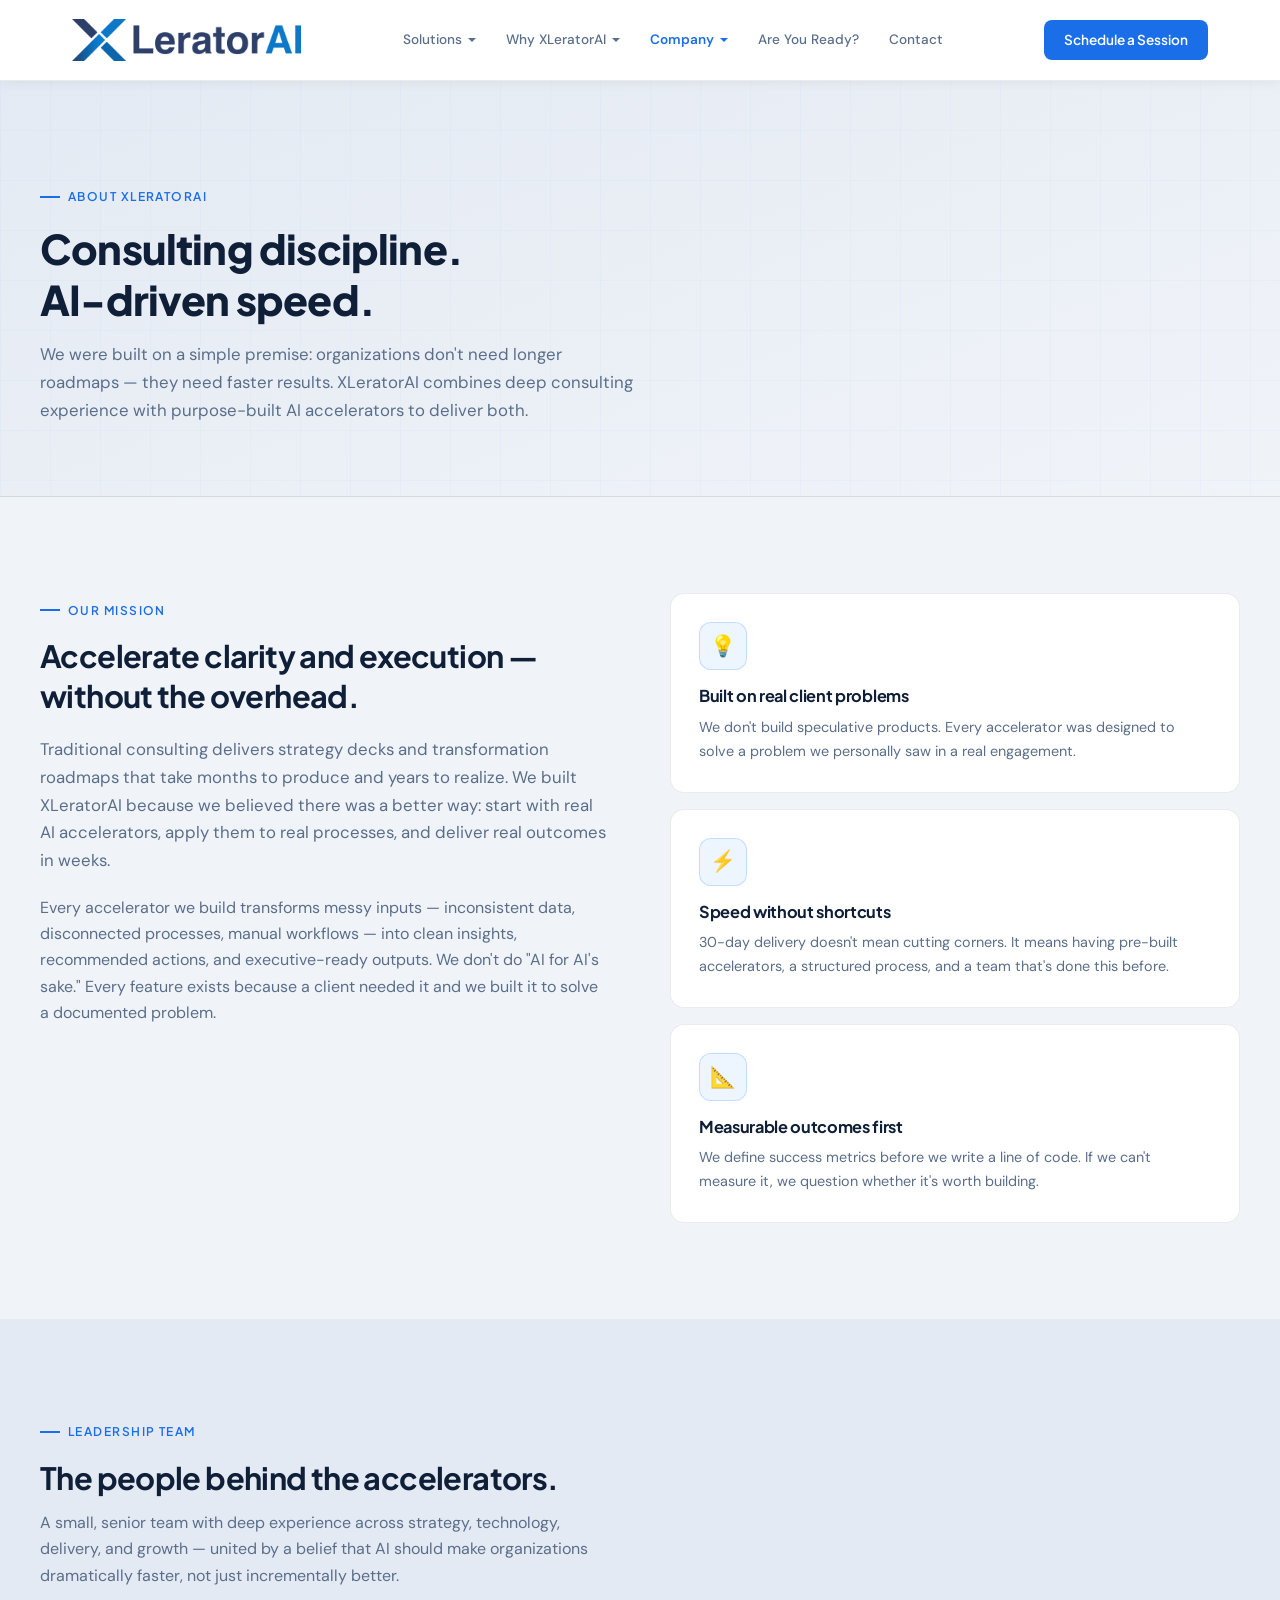
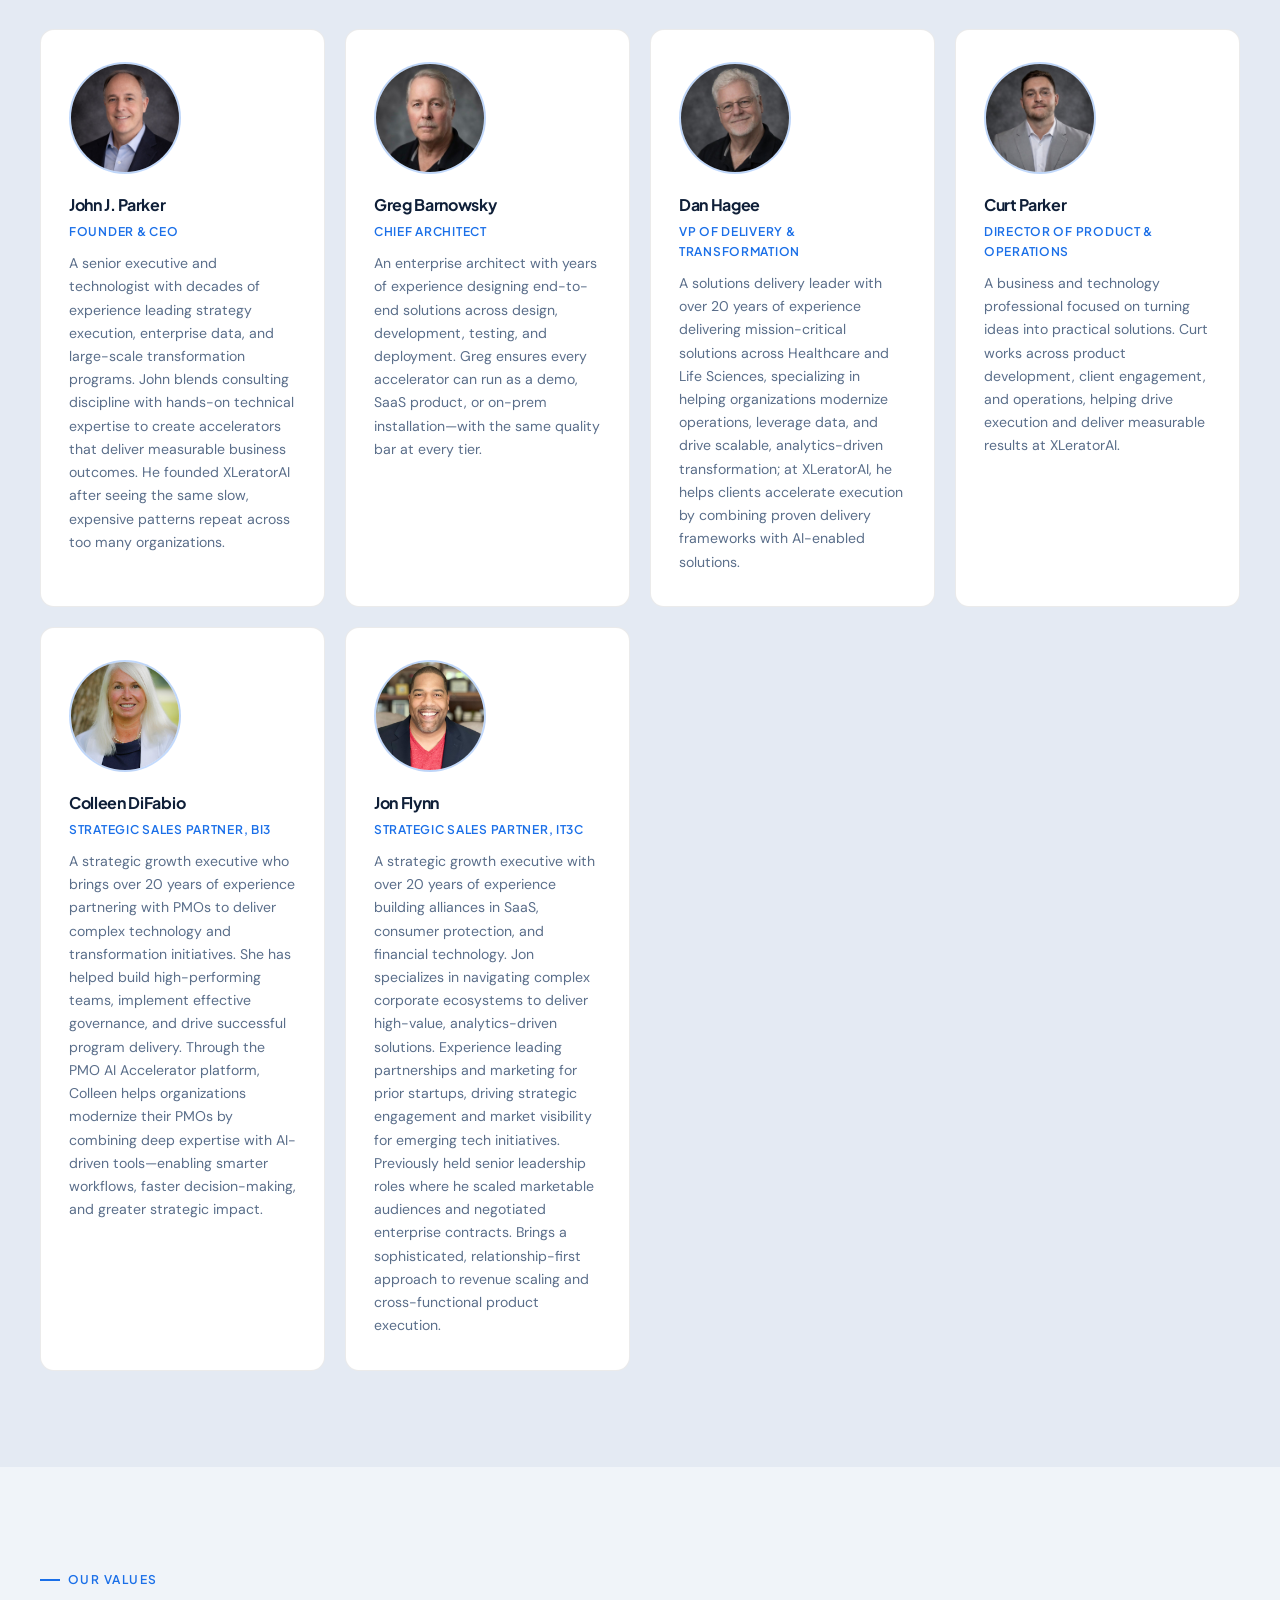
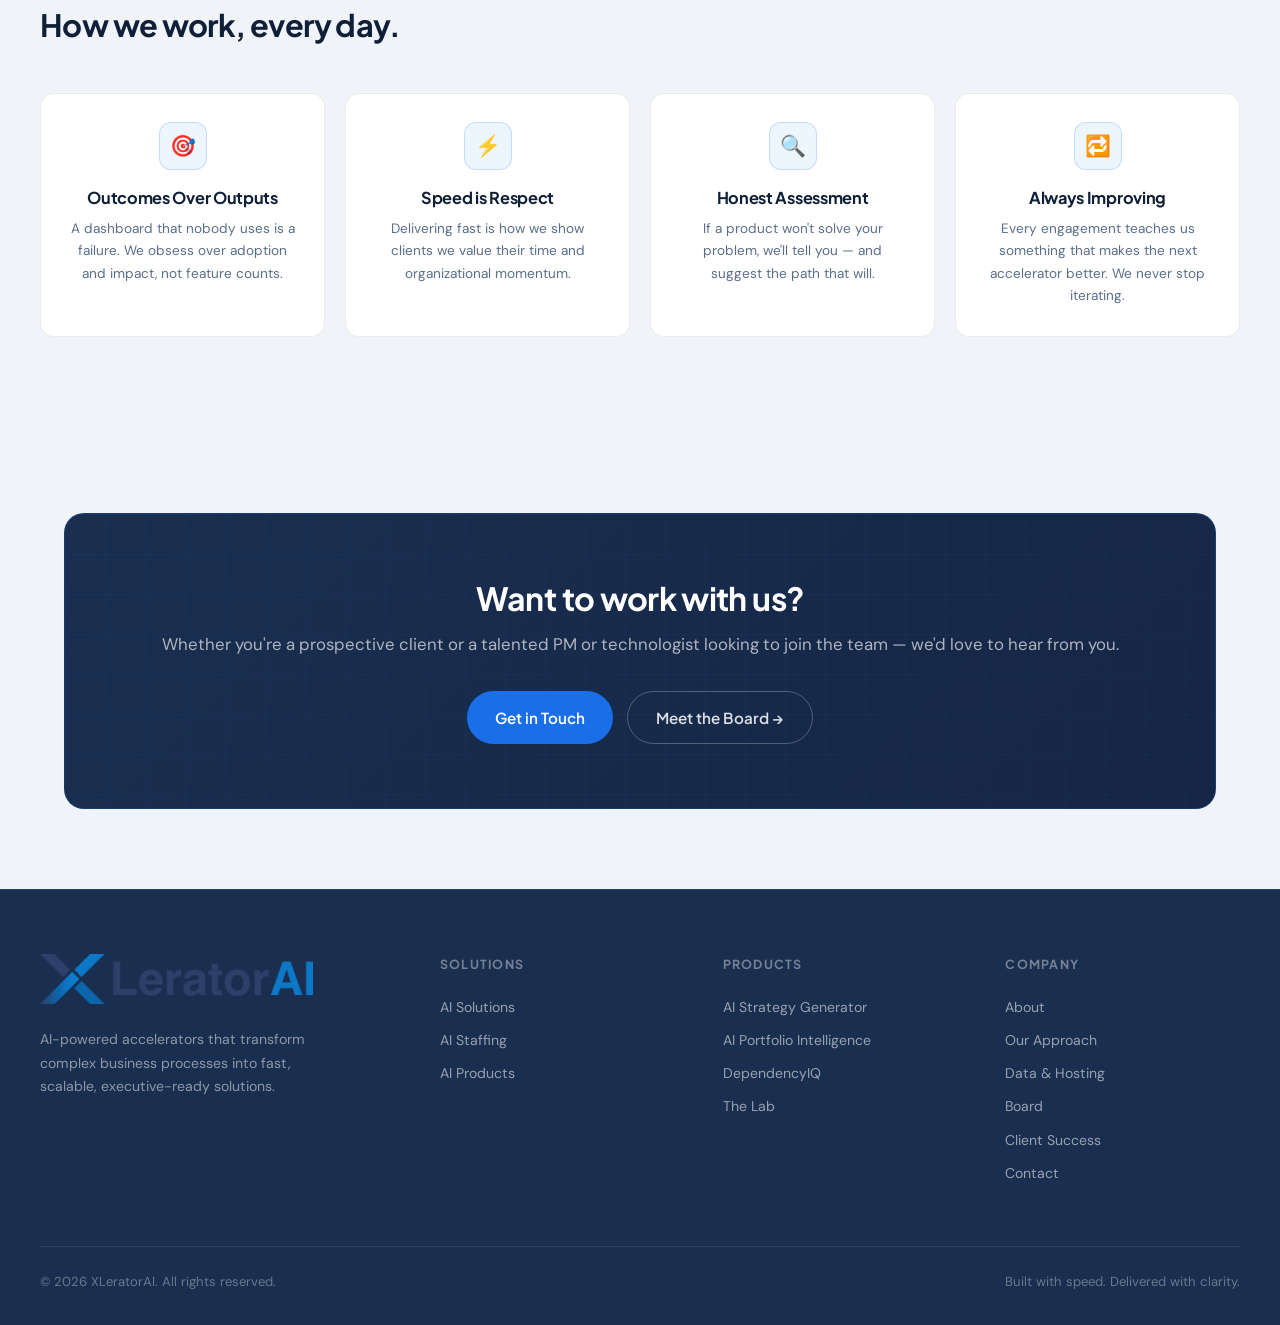
==== commit af70027c: "Site-wide content review: fix product naming, messaging consistency, and minor errors - Rename AI PM" ====
--- a/about.html
+++ b/about.html
@@ -20,7 +20,7 @@
           <span class="nav-dropdown-trigger">Solutions <span class="nav-arrow"></span></span>
           <div class="nav-dropdown-menu">
             <a href="solutions.html">Solutions<span class="dropdown-desc">AI solutions, staffing &amp; products</span></a>
-            <a href="lab.html">Lab &amp; Products<span class="dropdown-desc">PMO &amp; Strategy Accelerators</span></a>
+            <a href="lab.html">Lab &amp; Products<span class="dropdown-desc">PMO, Strategy &amp; Portfolio Accelerators</span></a>
             <a href="data-hosting.html">Data &amp; Hosting<span class="dropdown-desc">Security, compliance &amp; infrastructure</span></a>
           </div>
         </div>
@@ -35,7 +35,7 @@
           <span class="nav-dropdown-trigger">Company <span class="nav-arrow"></span></span>
           <div class="nav-dropdown-menu">
             <a href="about.html" class="active">About<span class="dropdown-desc">Our team &amp; mission</span></a>
-            <a href="board.html">Board<span class="dropdown-desc">Advisory board &amp; investors</span></a>
+            <a href="board.html">Board<span class="dropdown-desc">Board of directors</span></a>
           </div>
         </div>
         <a href="survey.html">Are You Ready?</a>
@@ -172,7 +172,7 @@
               <img src="img/colleen_headshot_converted.jpg"alt="Collen DiFabio"
               style="width:100%;height:100%;object-fit:cover;display: block;">
             </div>
-            <h3>Collen DiFabio</h3>
+            <h3>Colleen DiFabio</h3>
             <span class="role">Strategic Sales Partner, Bi3</span>
             <p>A strategic growth executive who brings over 20 years of experience partnering with PMOs to deliver complex technology and transformation initiatives. She has helped build high-performing teams, implement effective governance, and drive successful program delivery.
 
@@ -251,8 +251,9 @@
         </div>
         <div class="footer-col">
           <h4>Products</h4>
-          <a href="lab.html">AI PMO Accelerator</a>
-          <a href="lab.html">AI Strategy Accelerator</a>
+          <a href="lab.html">AI Strategy Generator</a>
+          <a href="lab.html">AI Portfolio Intelligence</a>
+          <a href="lab.html">DependencyIQ</a>
           <a href="lab.html">The Lab</a>
         </div>
         <div class="footer-col">
--- a/css/styles.css
+++ b/css/styles.css
@@ -909,6 +909,7 @@
 .pricing-card { padding: 36px 28px; position: relative; }
 .pricing-card.featured { border-color: var(--blue); box-shadow: 0 0 40px rgba(31,123,255,0.1); }
 .pricing-card.featured::before { opacity: 1; }
+.pricing-card.premium-cloud { border: 1px solid var(--blue); box-shadow: 0 8px 24px rgba(0, 0, 0, 0.12); }
 .price-tag { font-family: 'Plus Jakarta Sans', sans-serif; font-size: 2.4rem; font-weight: 800; color: var(--text); line-height: 1; margin: 16px 0 4px; }
 .price-note { font-size: 0.8rem; color: var(--muted); margin-bottom: 24px; }
 .price-list { list-style: none; margin-bottom: 28px; }
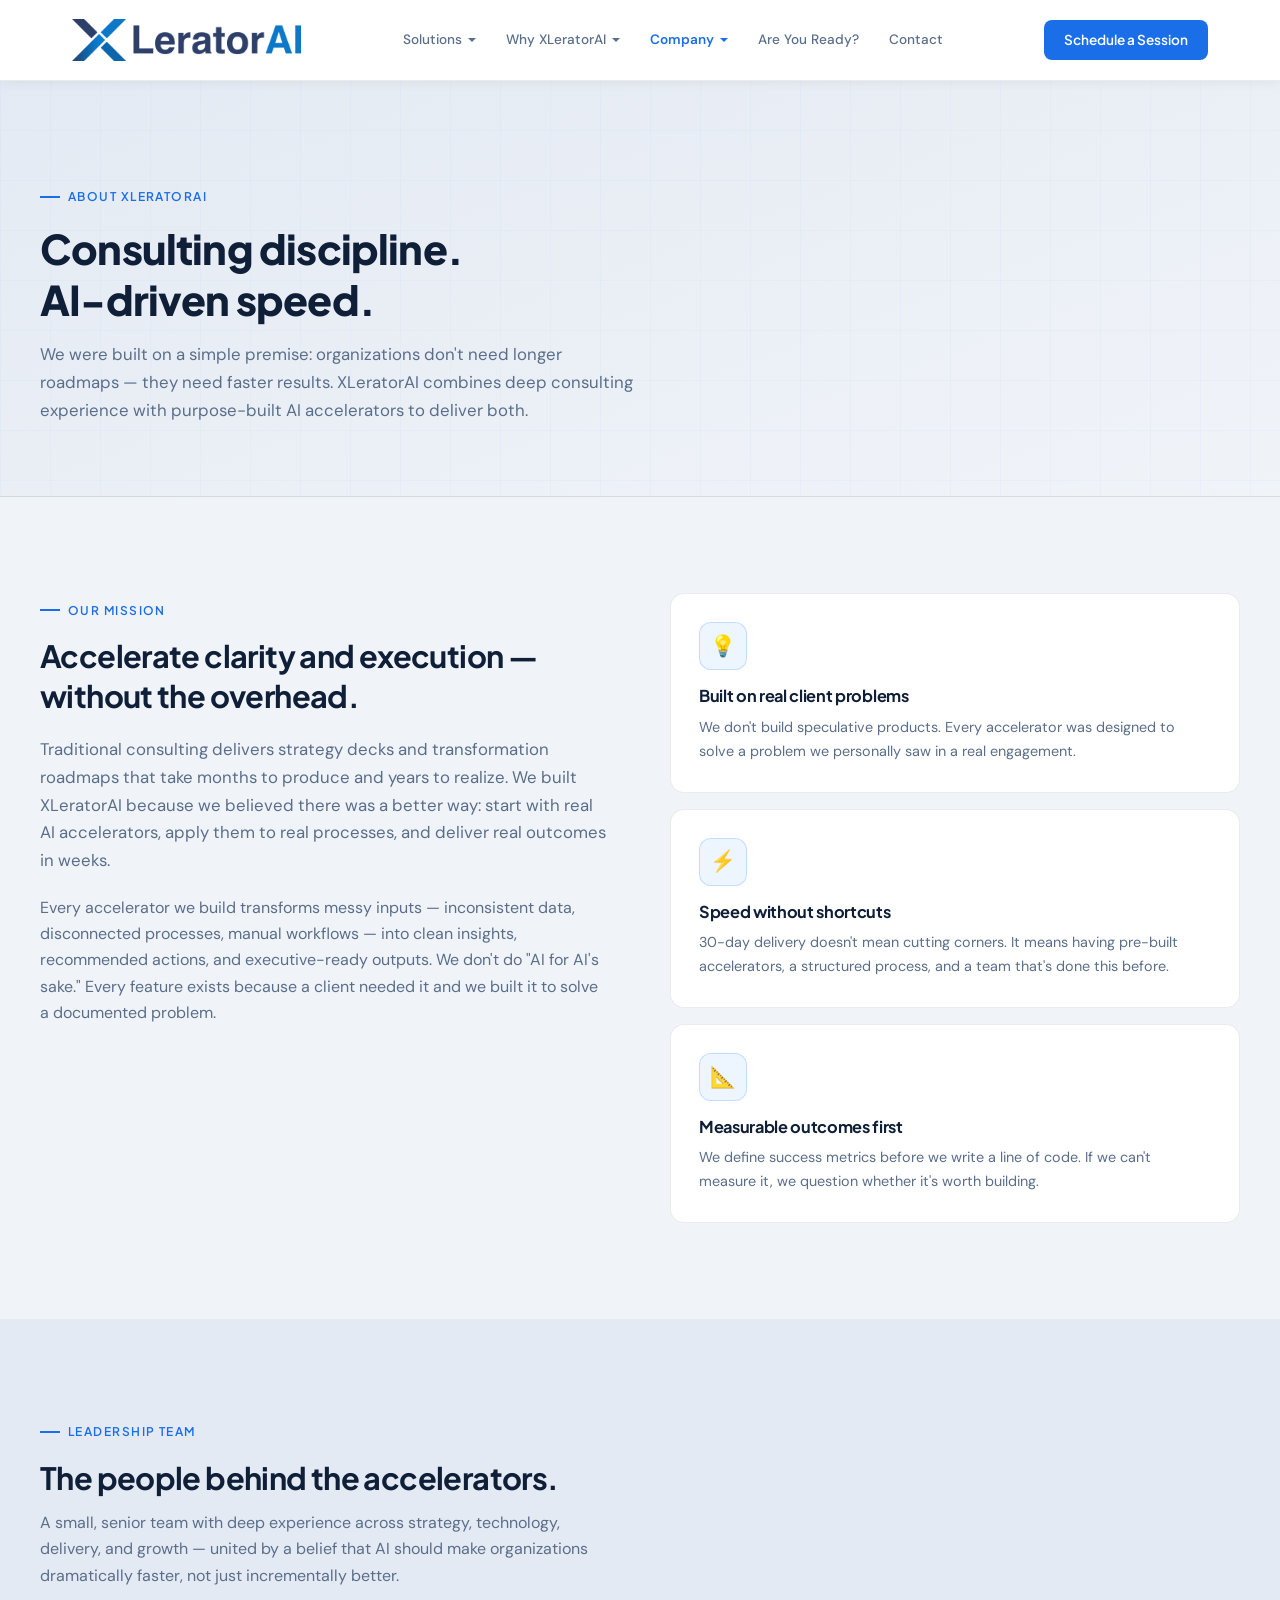
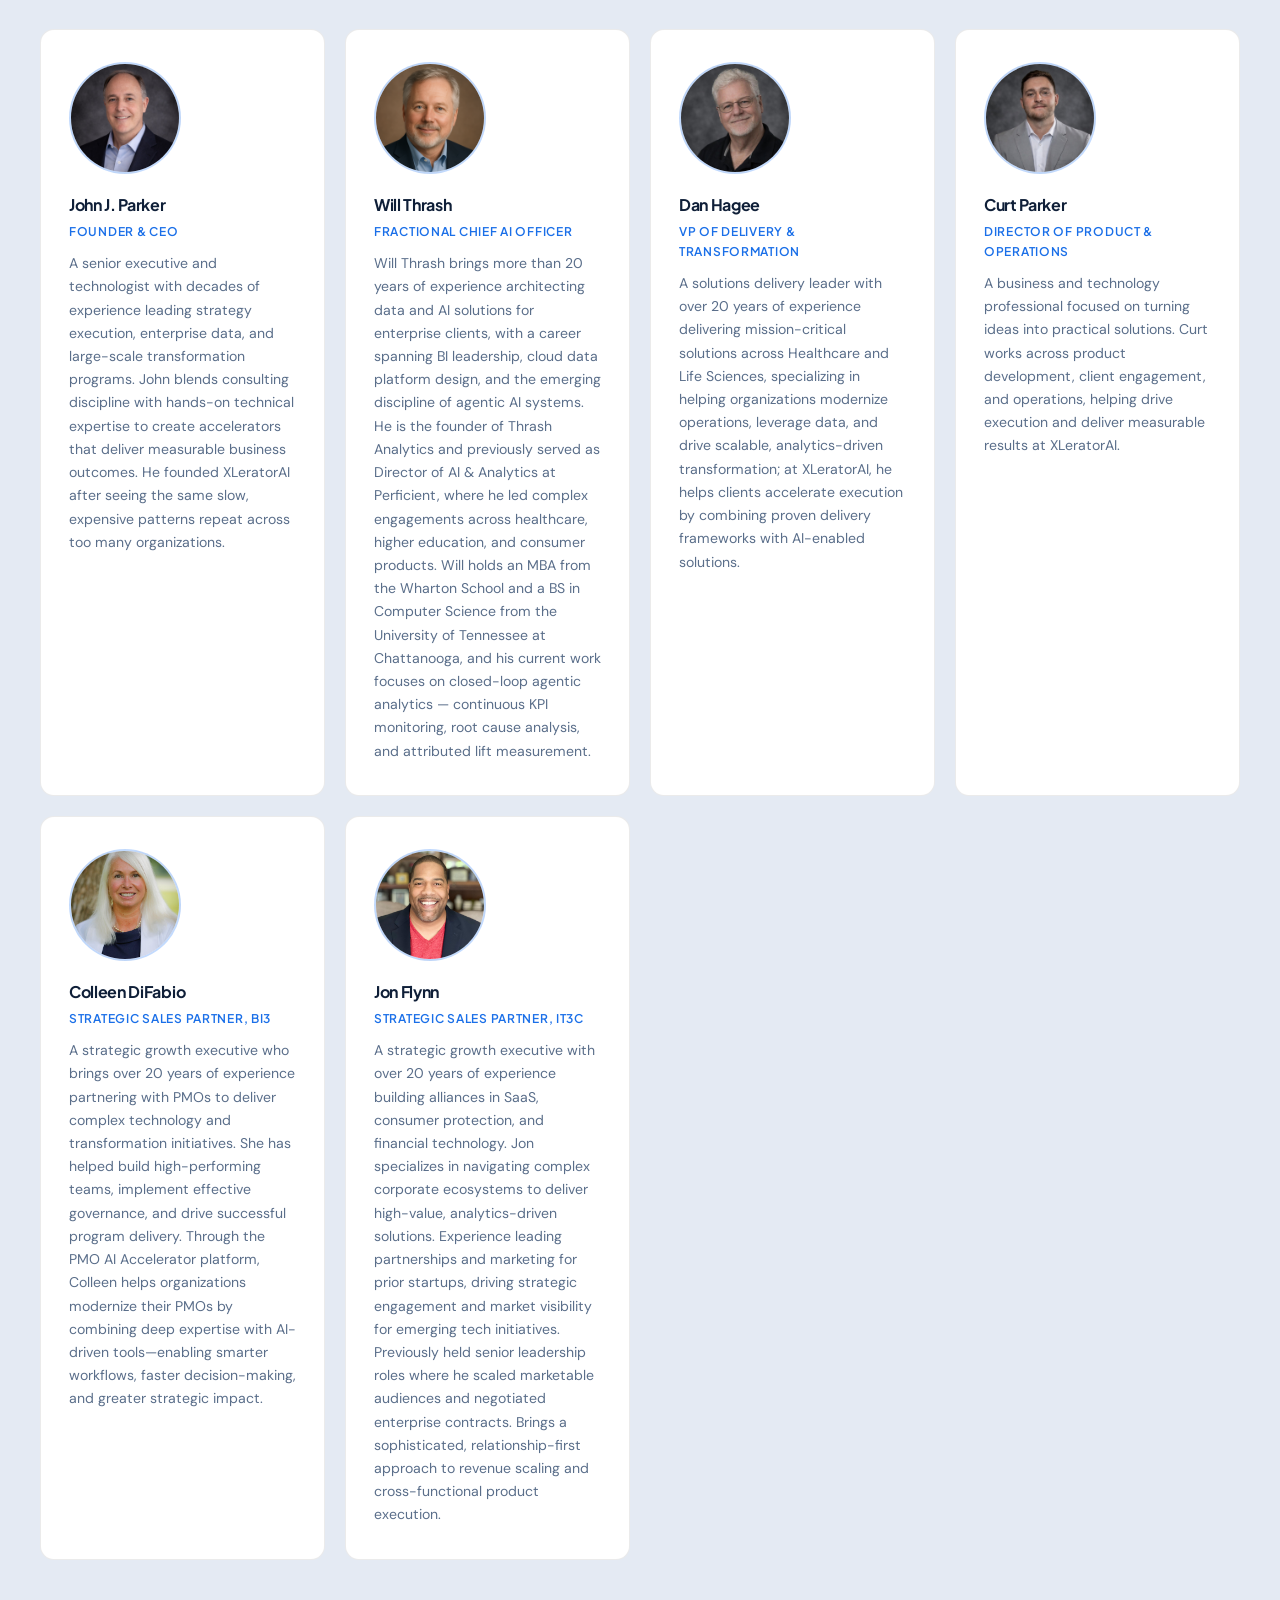
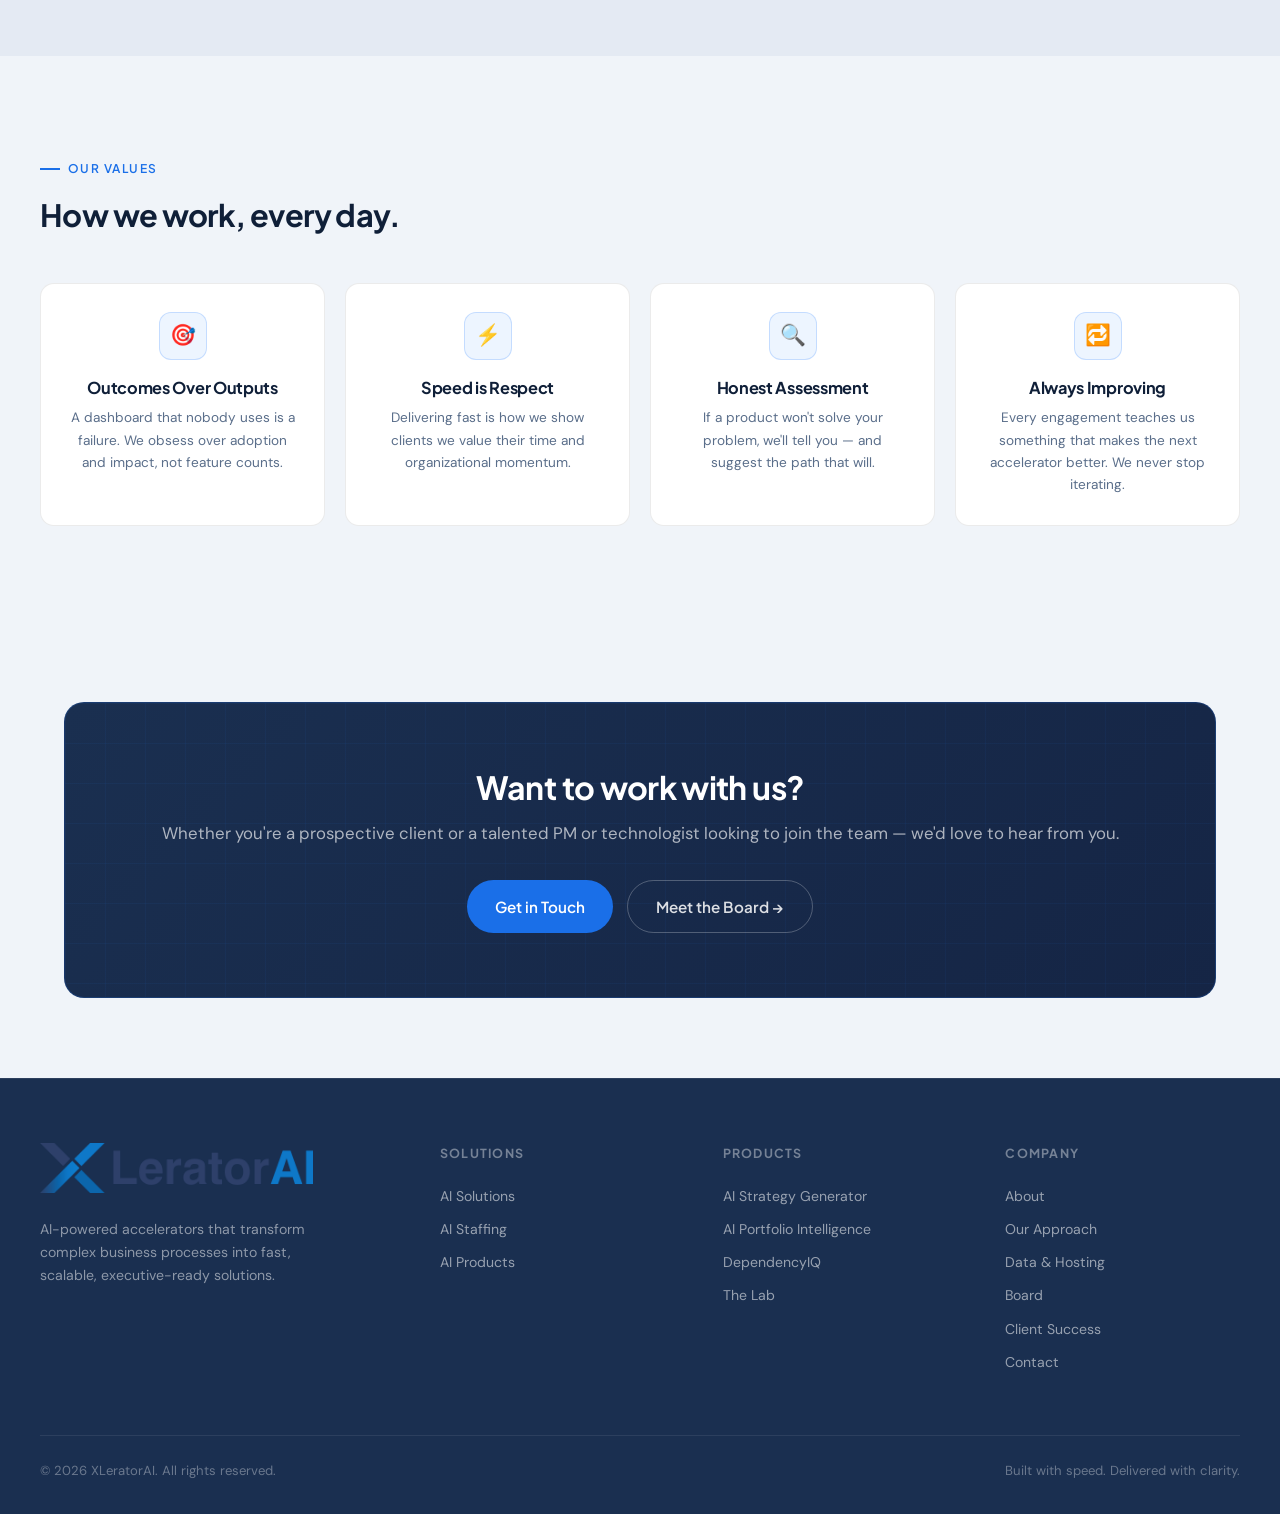
==== commit a819517b: "Update About page: add Will Thrash, remove Greg Barnowsky Co-Authored-By: Claude Sonnet 4.6 <noreply" ====
--- a/about.html
+++ b/about.html
@@ -138,13 +138,13 @@
           </div>
 
           <div class="card team-card">
-            <div class="avatar"style="width:112px;height:112px;overflow:hidden;border-radius:50%;">
-              <img src="img/headshot_GregBarno.jpg" alt="Greg Barnowsky"
-              style="width:100%;height:100%;object-fit:cover;display: block;">
-            </div>
-            <h3>Greg Barnowsky</h3>
-            <span class="role">Chief Architect</span>
-            <p>An enterprise architect with years of experience designing end-to-end solutions across design, development, testing, and deployment. Greg ensures every accelerator can run as a demo, SaaS product, or on-prem installation—with the same quality bar at every tier.</p>
+            <div class="avatar" style="width:112px;height:112px;overflow:hidden;border-radius:50%;">
+              <img src="img/headshot_willthrash.jpg" alt="Will Thrash"
+              style="width:100%;height:100%;object-fit:cover;display: block;">
+            </div>
+            <h3>Will Thrash</h3>
+            <span class="role">Fractional Chief AI Officer</span>
+            <p>Will Thrash brings more than 20 years of experience architecting data and AI solutions for enterprise clients, with a career spanning BI leadership, cloud data platform design, and the emerging discipline of agentic AI systems. He is the founder of Thrash Analytics and previously served as Director of AI &amp; Analytics at Perficient, where he led complex engagements across healthcare, higher education, and consumer products. Will holds an MBA from the Wharton School and a BS in Computer Science from the University of Tennessee at Chattanooga, and his current work focuses on closed-loop agentic analytics — continuous KPI monitoring, root cause analysis, and attributed lift measurement.</p>
           </div>
 
           <div class="card team-card">
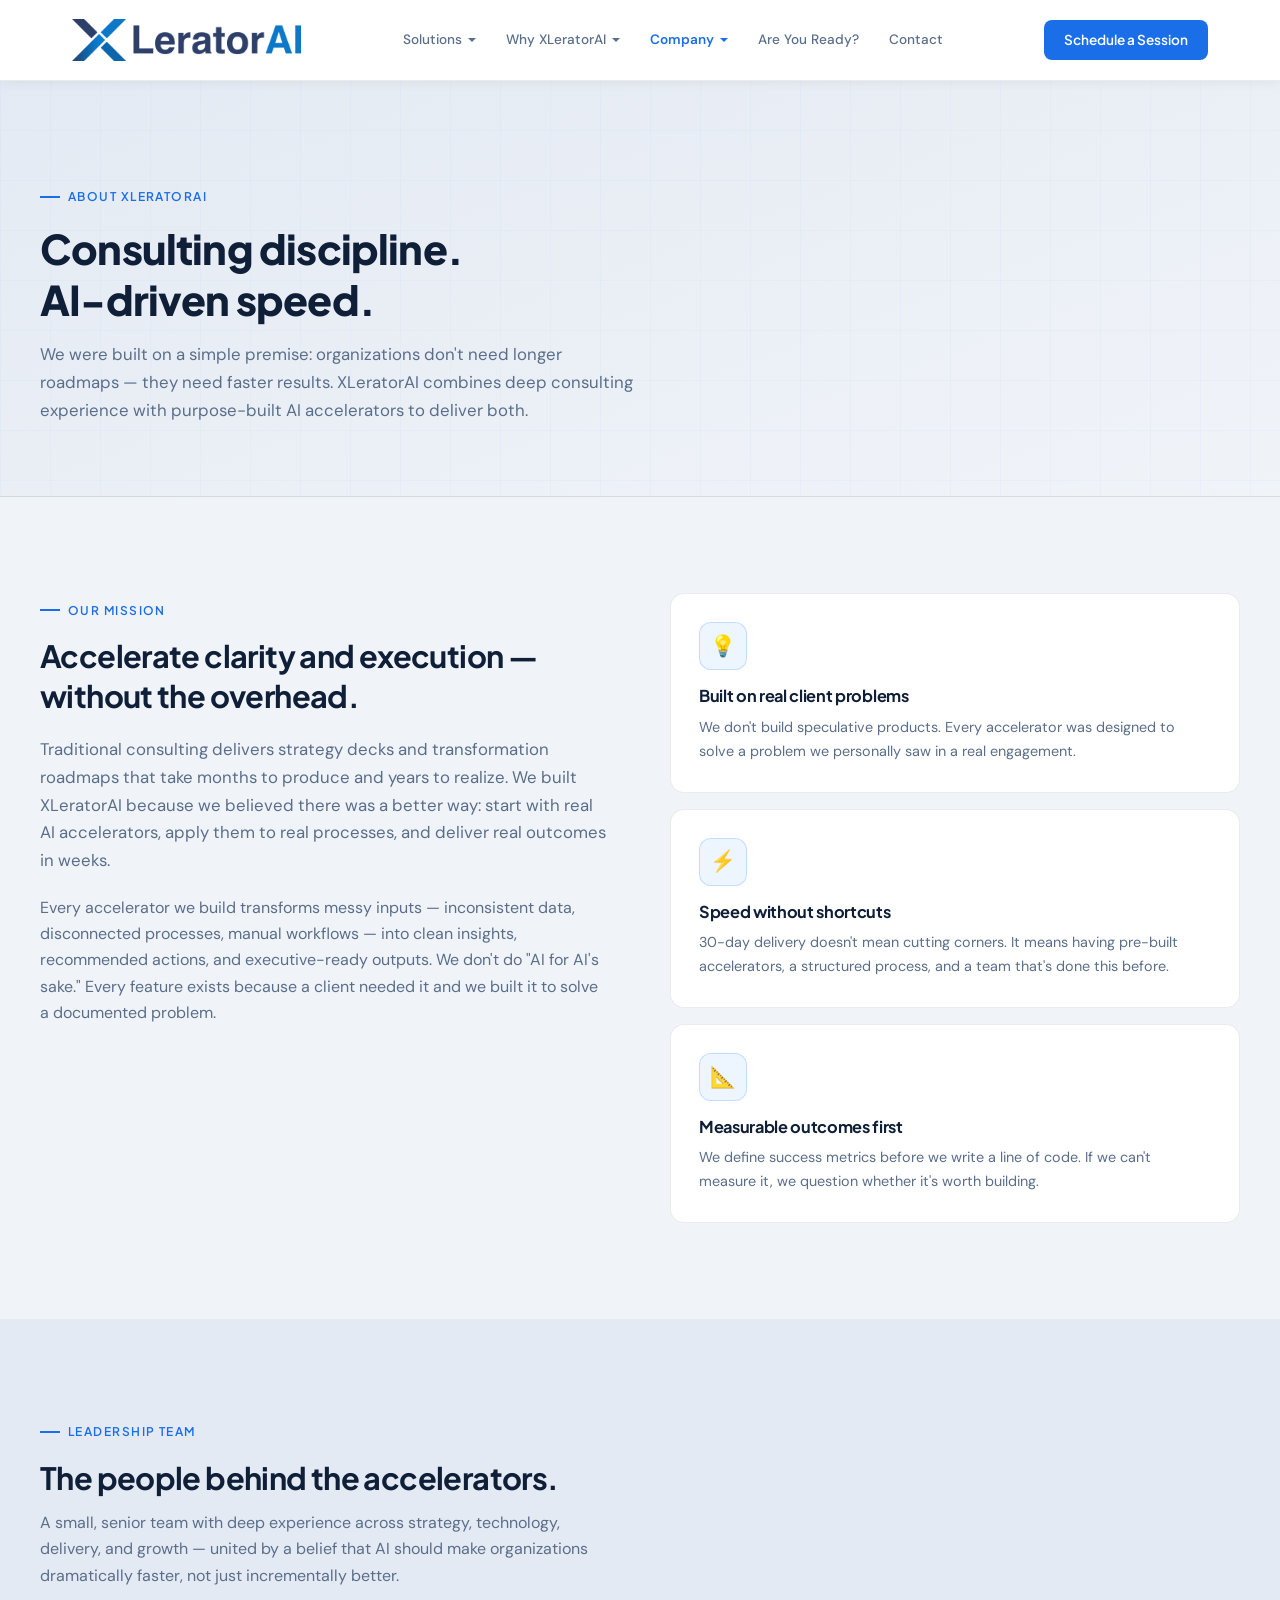
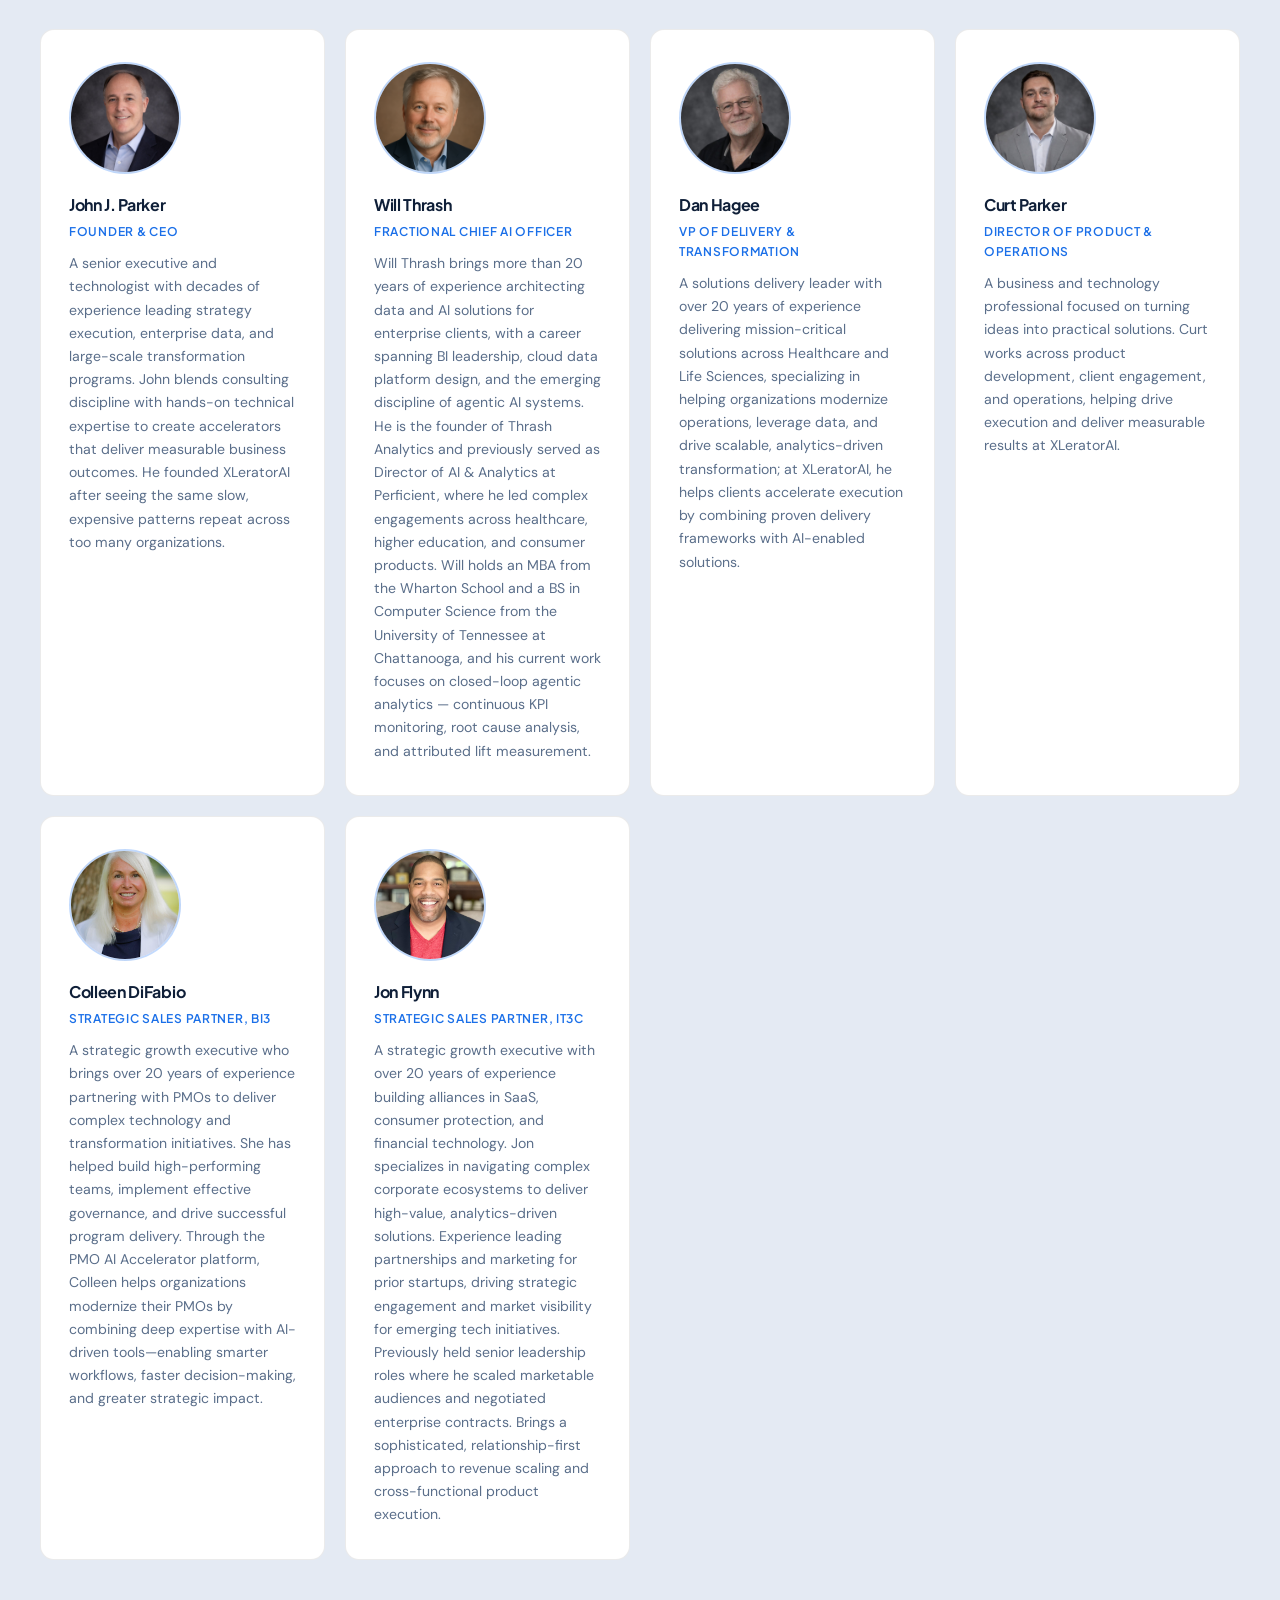
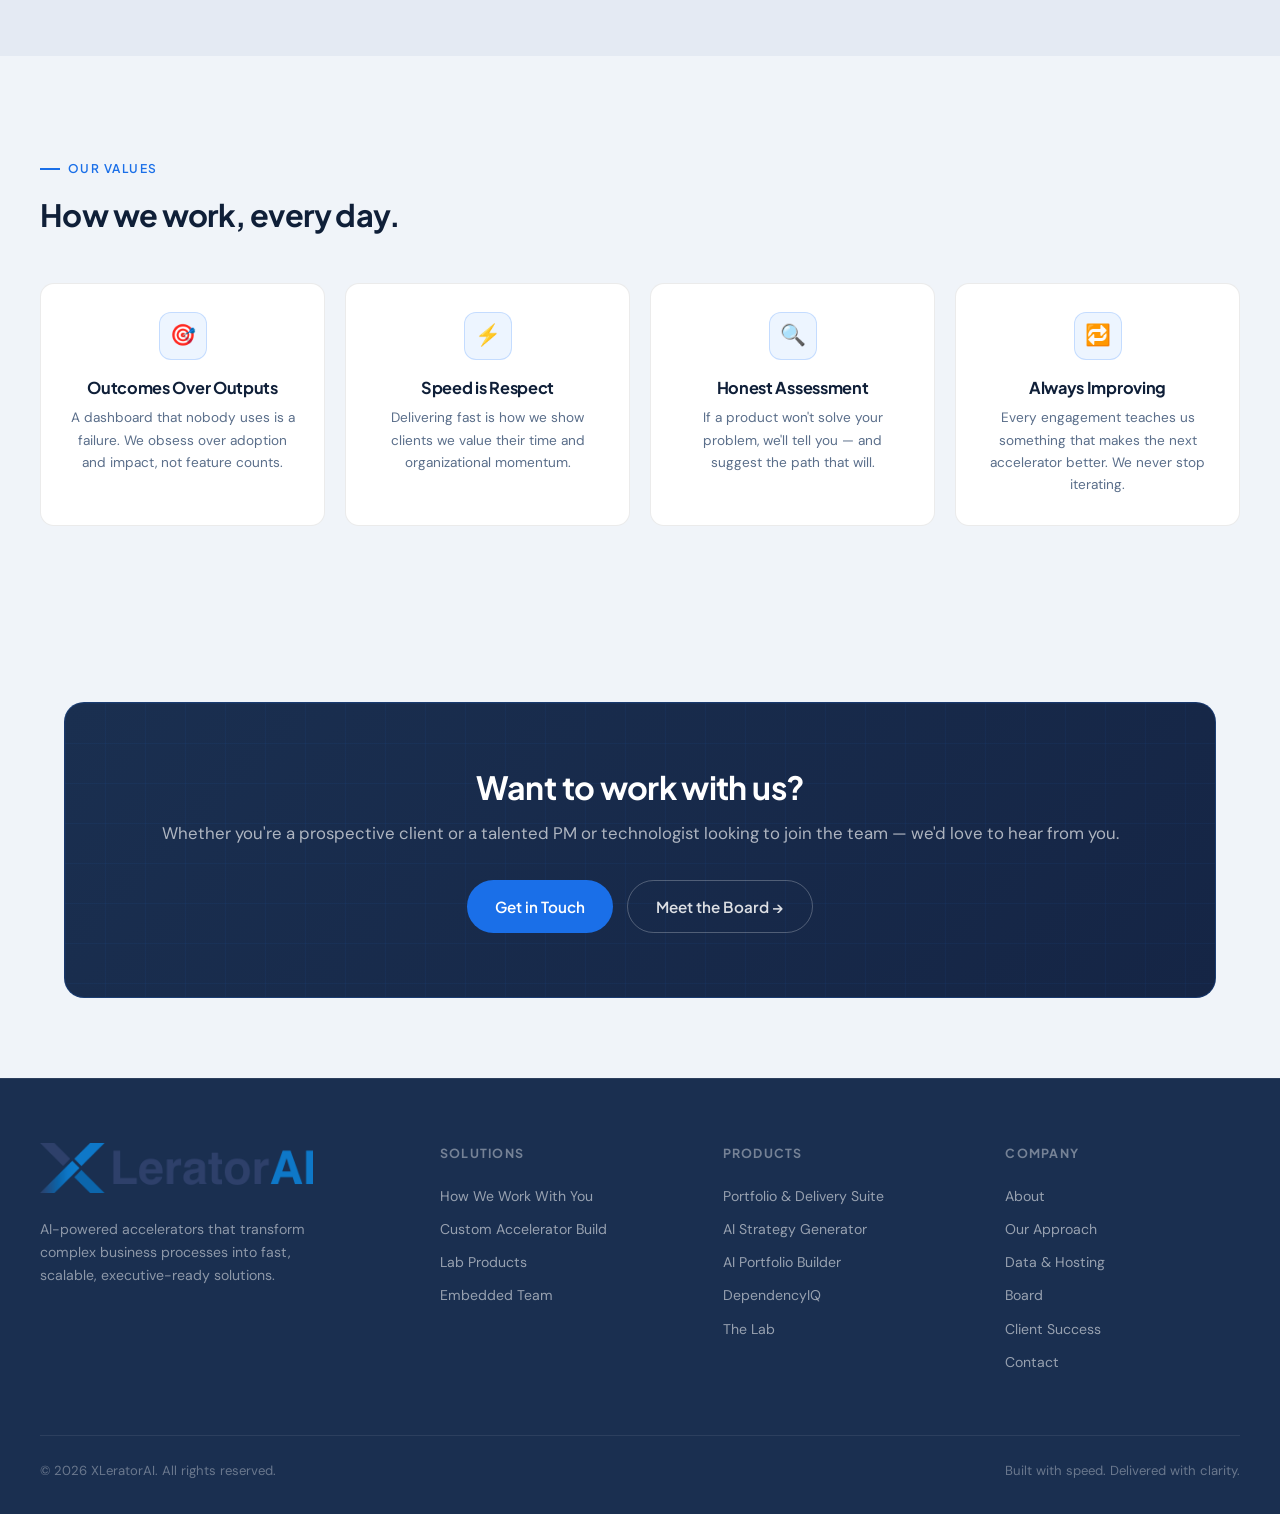
==== commit 7d6d2535: "Standardize footer across all pages - Solutions column: updated 8 pages from generic labels (AI Solu" ====
--- a/about.html
+++ b/about.html
@@ -245,14 +245,16 @@
         </div>
         <div class="footer-col">
           <h4>Solutions</h4>
-          <a href="solutions.html">AI Solutions</a>
-          <a href="solutions.html">AI Staffing</a>
-          <a href="solutions.html">AI Products</a>
+          <a href="solutions.html">How We Work With You</a>
+          <a href="solutions.html">Custom Accelerator Build</a>
+          <a href="solutions.html">Lab Products</a>
+          <a href="solutions.html">Embedded Team</a>
         </div>
         <div class="footer-col">
           <h4>Products</h4>
+          <a href="lab.html">Portfolio &amp; Delivery Suite</a>
           <a href="lab.html">AI Strategy Generator</a>
-          <a href="lab.html">AI Portfolio Intelligence</a>
+          <a href="lab.html">AI Portfolio Builder</a>
           <a href="lab.html">DependencyIQ</a>
           <a href="lab.html">The Lab</a>
         </div>
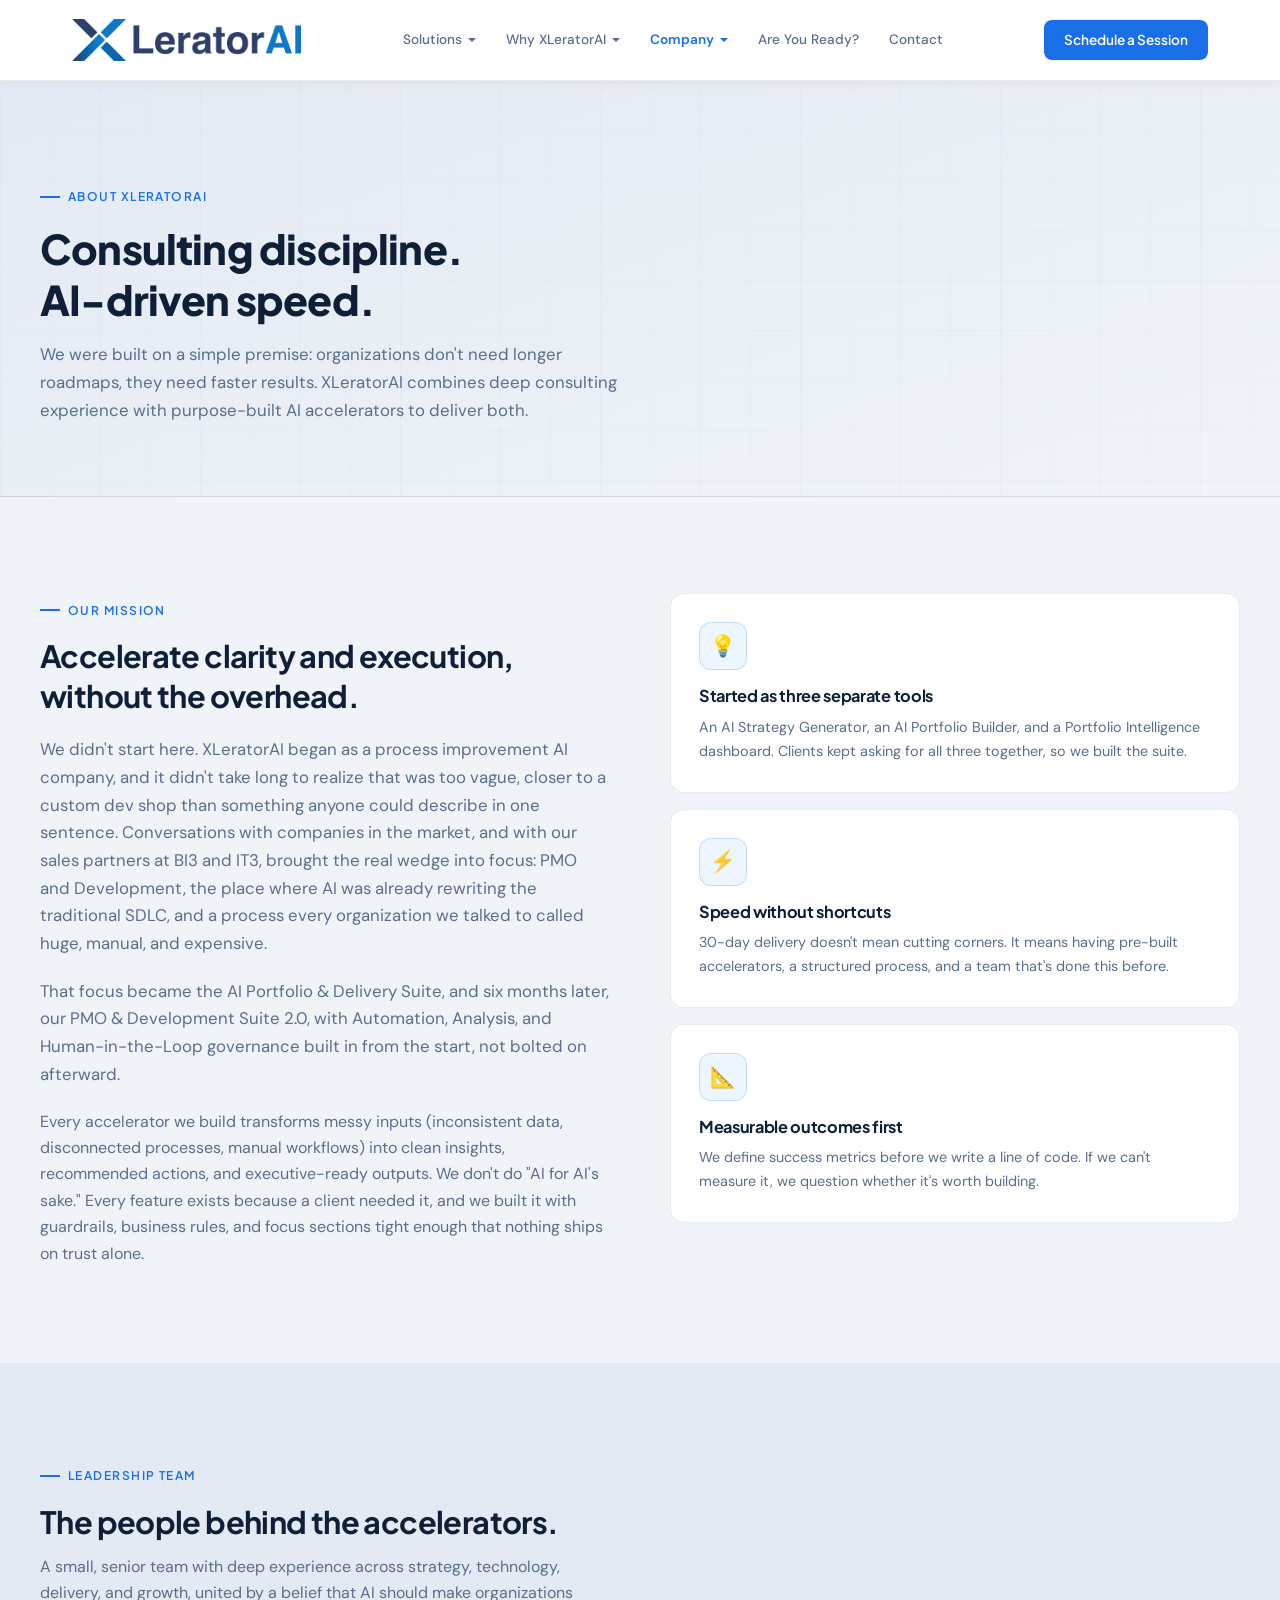
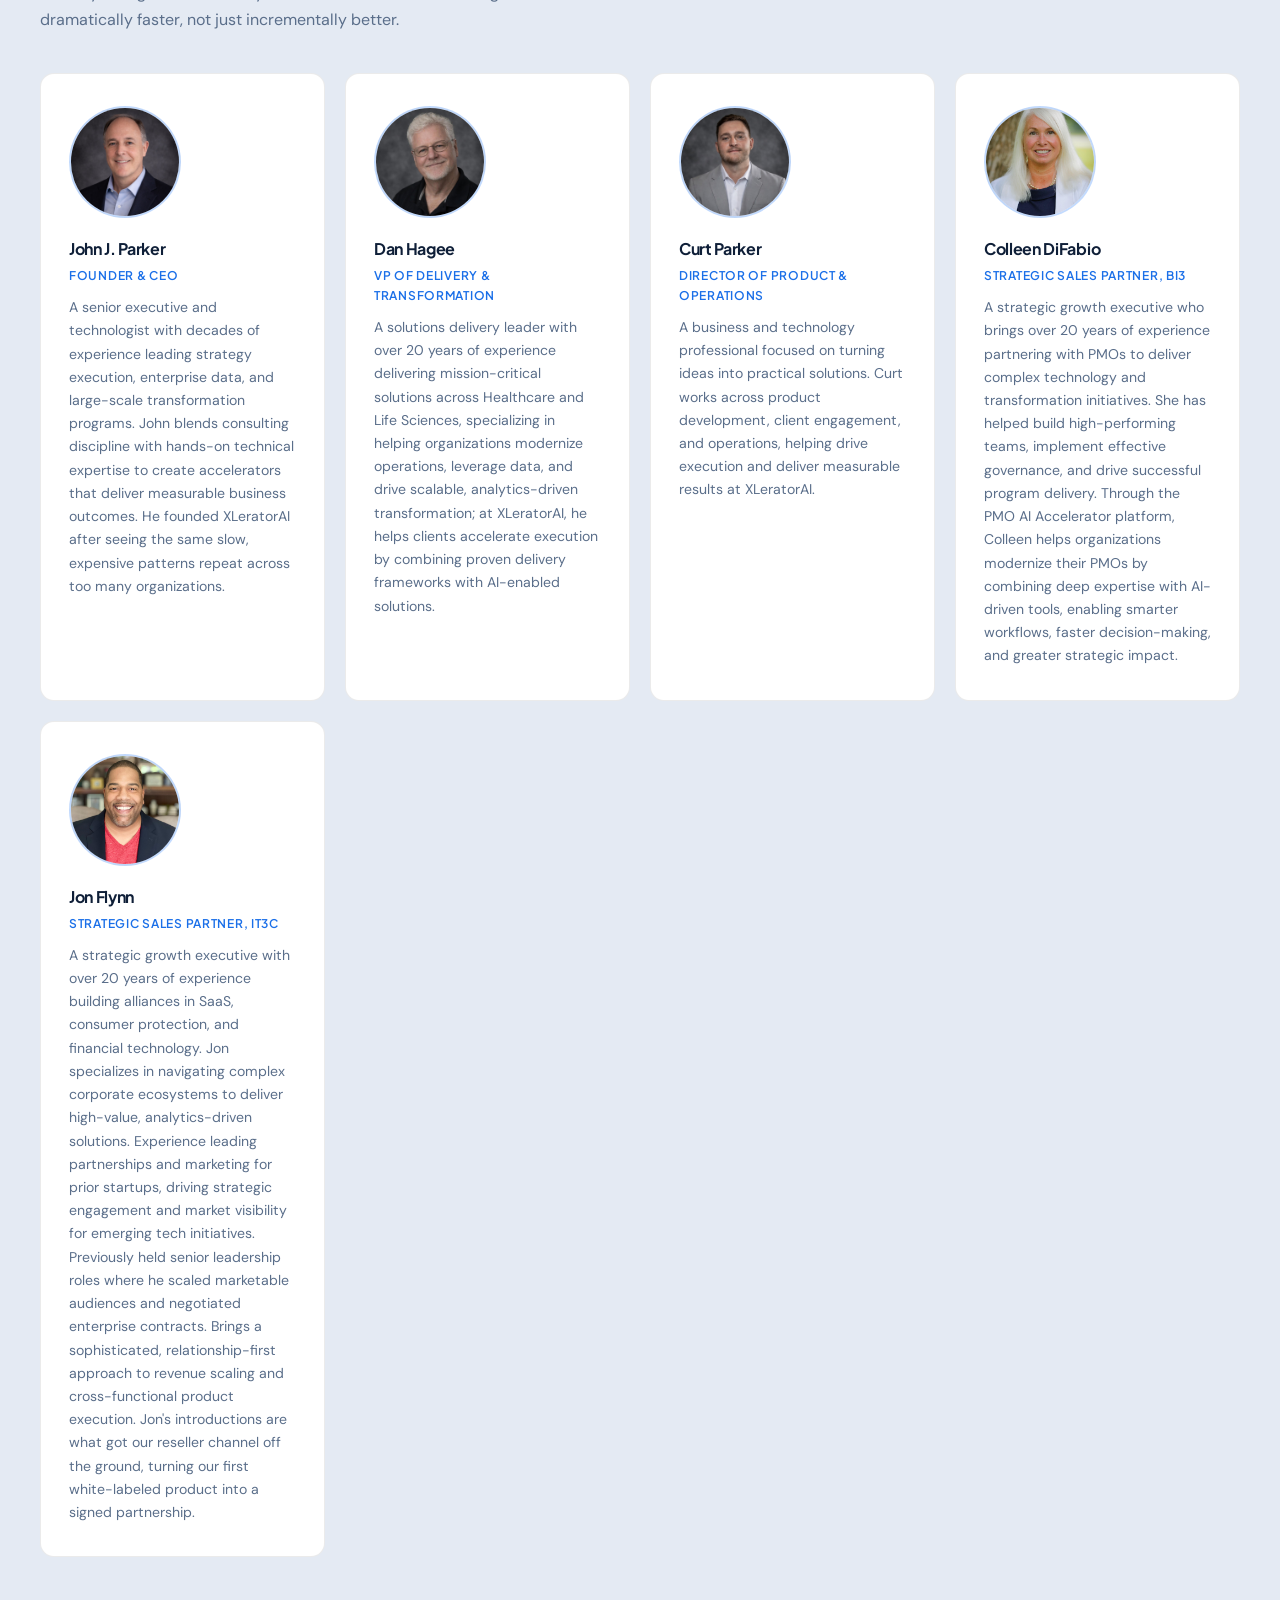
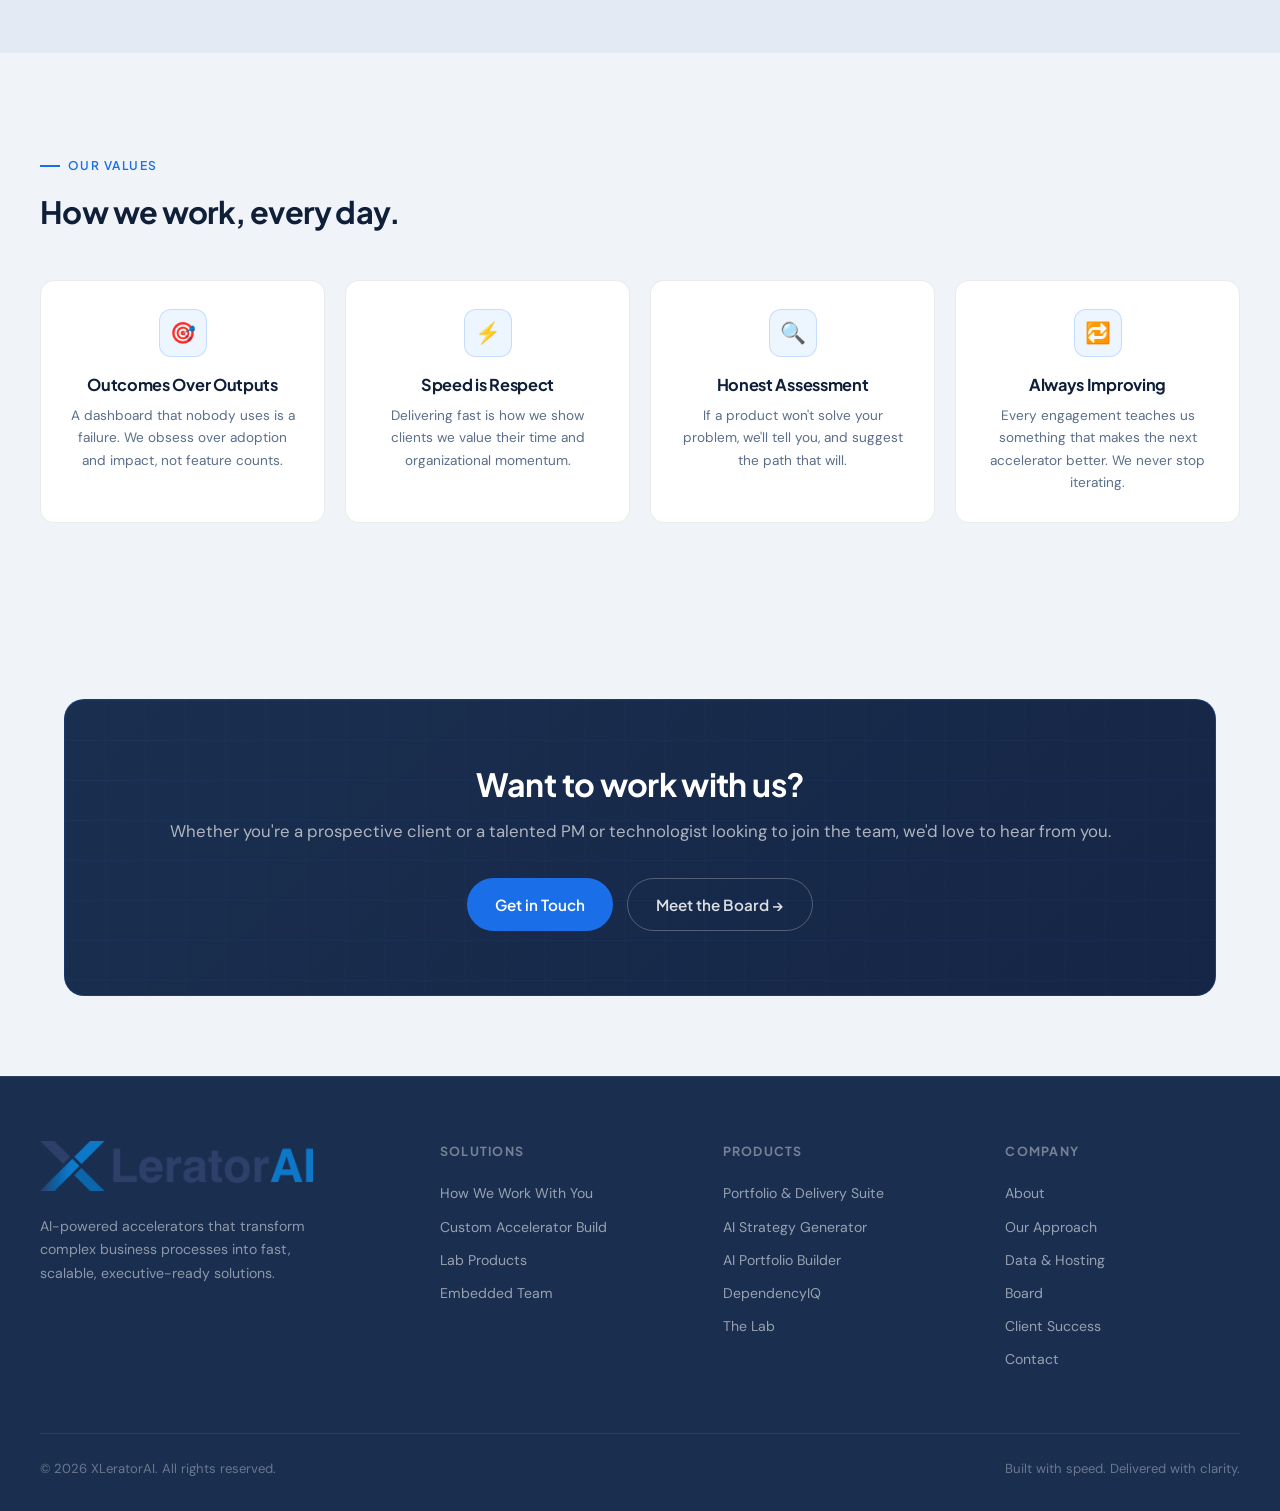
==== commit 9760e832: "Ship reseller/white-label model and PMO & Dev 2.0 positioning - Reseller channel milestone marked si" ====
--- a/about.html
+++ b/about.html
@@ -73,7 +73,7 @@
       <div class="page-hero-inner">
         <div class="section-label">About XLeratorAI</div>
         <h1>Consulting discipline.<br />AI-driven speed.</h1>
-        <p>We were built on a simple premise: organizations don't need longer roadmaps — they need faster results. XLeratorAI combines deep consulting experience with purpose-built AI accelerators to deliver both.</p>
+        <p>We were built on a simple premise: organizations don't need longer roadmaps, they need faster results. XLeratorAI combines deep consulting experience with purpose-built AI accelerators to deliver both.</p>
       </div>
     </section>
 
@@ -84,25 +84,33 @@
           <div>
             <div class="section-label">Our Mission</div>
             <h2 style="color:var(--white);margin-bottom:20px;">
-              Accelerate clarity and execution — without the overhead.
+              Accelerate clarity and execution, without the overhead.
             </h2>
             <p style="margin-bottom:20px;font-size:1.05rem;">
-              Traditional consulting delivers strategy decks and transformation roadmaps that take months to
-              produce and years to realize. We built XLeratorAI because we believed there was a better way:
-              start with real AI accelerators, apply them to real processes, and deliver real outcomes in weeks.
+              We didn't start here. XLeratorAI began as a process improvement AI company, and it didn't
+              take long to realize that was too vague, closer to a custom dev shop than something anyone
+              could describe in one sentence. Conversations with companies in the market, and with our
+              sales partners at BI3 and IT3, brought the real wedge into focus: PMO and Development, the
+              place where AI was already rewriting the traditional SDLC, and a process every organization
+              we talked to called huge, manual, and expensive.
+            </p>
+            <p style="margin-bottom:20px;font-size:1.05rem;">
+              That focus became the AI Portfolio &amp; Delivery Suite, and six months later, our PMO &amp;
+              Development Suite 2.0, with Automation, Analysis, and Human-in-the-Loop governance built in
+              from the start, not bolted on afterward.
             </p>
             <p>
-              Every accelerator we build transforms messy inputs — inconsistent data, disconnected processes,
-              manual workflows — into clean insights, recommended actions, and executive-ready outputs. We don't
-              do "AI for AI's sake." Every feature exists because a client needed it and we built it to solve
-              a documented problem.
+              Every accelerator we build transforms messy inputs (inconsistent data, disconnected processes,
+              manual workflows) into clean insights, recommended actions, and executive-ready outputs. We don't
+              do "AI for AI's sake." Every feature exists because a client needed it, and we built it with
+              guardrails, business rules, and focus sections tight enough that nothing ships on trust alone.
             </p>
           </div>
           <div style="display:flex;flex-direction:column;gap:16px;">
             <div class="card" style="padding:28px;">
               <div class="icon-circle" style="margin-bottom:14px;">💡</div>
-              <h3 style="color:var(--white);margin-bottom:8px;">Built on real client problems</h3>
-              <p style="font-size:0.9rem;">We don't build speculative products. Every accelerator was designed to solve a problem we personally saw in a real engagement.</p>
+              <h3 style="color:var(--white);margin-bottom:8px;">Started as three separate tools</h3>
+              <p style="font-size:0.9rem;">An AI Strategy Generator, an AI Portfolio Builder, and a Portfolio Intelligence dashboard. Clients kept asking for all three together, so we built the suite.</p>
             </div>
             <div class="card" style="padding:28px;">
               <div class="icon-circle" style="margin-bottom:14px;">⚡</div>
@@ -124,7 +132,7 @@
       <div class="section-inner">
         <div class="section-label">Leadership Team</div>
         <h2 style="color:var(--white);margin-bottom:12px;">The people behind the accelerators.</h2>
-        <p style="max-width:580px;margin-bottom:0;">A small, senior team with deep experience across strategy, technology, delivery, and growth — united by a belief that AI should make organizations dramatically faster, not just incrementally better.</p>
+        <p style="max-width:580px;margin-bottom:0;">A small, senior team with deep experience across strategy, technology, delivery, and growth, united by a belief that AI should make organizations dramatically faster, not just incrementally better.</p>
         <div class="grid three" style="margin-top:40px;">
 
           <div class="card team-card">
@@ -138,16 +146,6 @@
           </div>
 
           <div class="card team-card">
-            <div class="avatar" style="width:112px;height:112px;overflow:hidden;border-radius:50%;">
-              <img src="img/headshot_willthrash.jpg" alt="Will Thrash"
-              style="width:100%;height:100%;object-fit:cover;display: block;">
-            </div>
-            <h3>Will Thrash</h3>
-            <span class="role">Fractional Chief AI Officer</span>
-            <p>Will Thrash brings more than 20 years of experience architecting data and AI solutions for enterprise clients, with a career spanning BI leadership, cloud data platform design, and the emerging discipline of agentic AI systems. He is the founder of Thrash Analytics and previously served as Director of AI &amp; Analytics at Perficient, where he led complex engagements across healthcare, higher education, and consumer products. Will holds an MBA from the Wharton School and a BS in Computer Science from the University of Tennessee at Chattanooga, and his current work focuses on closed-loop agentic analytics — continuous KPI monitoring, root cause analysis, and attributed lift measurement.</p>
-          </div>
-
-          <div class="card team-card">
             <div class="avatar"style="width:112px;height:112px;overflow:hidden;border-radius:50%;">
               <img src="img/headshot_converteddanhagee.jpg" alt="Dan Hagee"
               style="width:100%;height:100%;object-fit:cover;display: block;">
@@ -176,7 +174,7 @@
             <span class="role">Strategic Sales Partner, Bi3</span>
             <p>A strategic growth executive who brings over 20 years of experience partnering with PMOs to deliver complex technology and transformation initiatives. She has helped build high-performing teams, implement effective governance, and drive successful program delivery.
 
-Through the PMO AI Accelerator platform, Colleen helps organizations modernize their PMOs by combining deep expertise with AI-driven tools—enabling smarter workflows, faster decision-making, and greater strategic impact.</p>
+Through the PMO AI Accelerator platform, Colleen helps organizations modernize their PMOs by combining deep expertise with AI-driven tools, enabling smarter workflows, faster decision-making, and greater strategic impact.</p>
           </div>
 
           <div class="card team-card">
@@ -186,7 +184,7 @@
             </div>
             <h3>Jon Flynn</h3>
             <span class="role">Strategic Sales Partner, IT3C</span>
-            <p>A strategic growth executive with over 20 years of experience building alliances in SaaS, consumer protection, and financial technology. Jon specializes in navigating complex corporate ecosystems to deliver high-value, analytics-driven solutions. Experience leading partnerships and marketing for prior startups, driving strategic engagement and market visibility for emerging tech initiatives. Previously held senior leadership roles where he scaled marketable audiences and negotiated enterprise contracts. Brings a sophisticated, relationship-first approach to revenue scaling and cross-functional product execution.</p>
+            <p>A strategic growth executive with over 20 years of experience building alliances in SaaS, consumer protection, and financial technology. Jon specializes in navigating complex corporate ecosystems to deliver high-value, analytics-driven solutions. Experience leading partnerships and marketing for prior startups, driving strategic engagement and market visibility for emerging tech initiatives. Previously held senior leadership roles where he scaled marketable audiences and negotiated enterprise contracts. Brings a sophisticated, relationship-first approach to revenue scaling and cross-functional product execution. Jon's introductions are what got our reseller channel off the ground, turning our first white-labeled product into a signed partnership.</p>
           </div>
 
         </div>
@@ -212,7 +210,7 @@
           <div class="card" style="padding:28px;text-align:center;">
             <div class="icon-circle" style="margin:0 auto 16px;">🔍</div>
             <h3 style="color:var(--white);margin-bottom:8px;">Honest Assessment</h3>
-            <p style="font-size:0.85rem;">If a product won't solve your problem, we'll tell you — and suggest the path that will.</p>
+            <p style="font-size:0.85rem;">If a product won't solve your problem, we'll tell you, and suggest the path that will.</p>
           </div>
           <div class="card" style="padding:28px;text-align:center;">
             <div class="icon-circle" style="margin:0 auto 16px;">🔁</div>
@@ -226,7 +224,7 @@
     <section class="section" style="padding:80px 32px;">
       <div class="cta-banner">
         <h2>Want to work with us?</h2>
-        <p>Whether you're a prospective client or a talented PM or technologist looking to join the team — we'd love to hear from you.</p>
+        <p>Whether you're a prospective client or a talented PM or technologist looking to join the team, we'd love to hear from you.</p>
         <div class="cta-actions">
           <a href="contact.html" class="btn-primary">Get in Touch</a>
           <a href="board.html" class="btn-ghost">Meet the Board →</a>
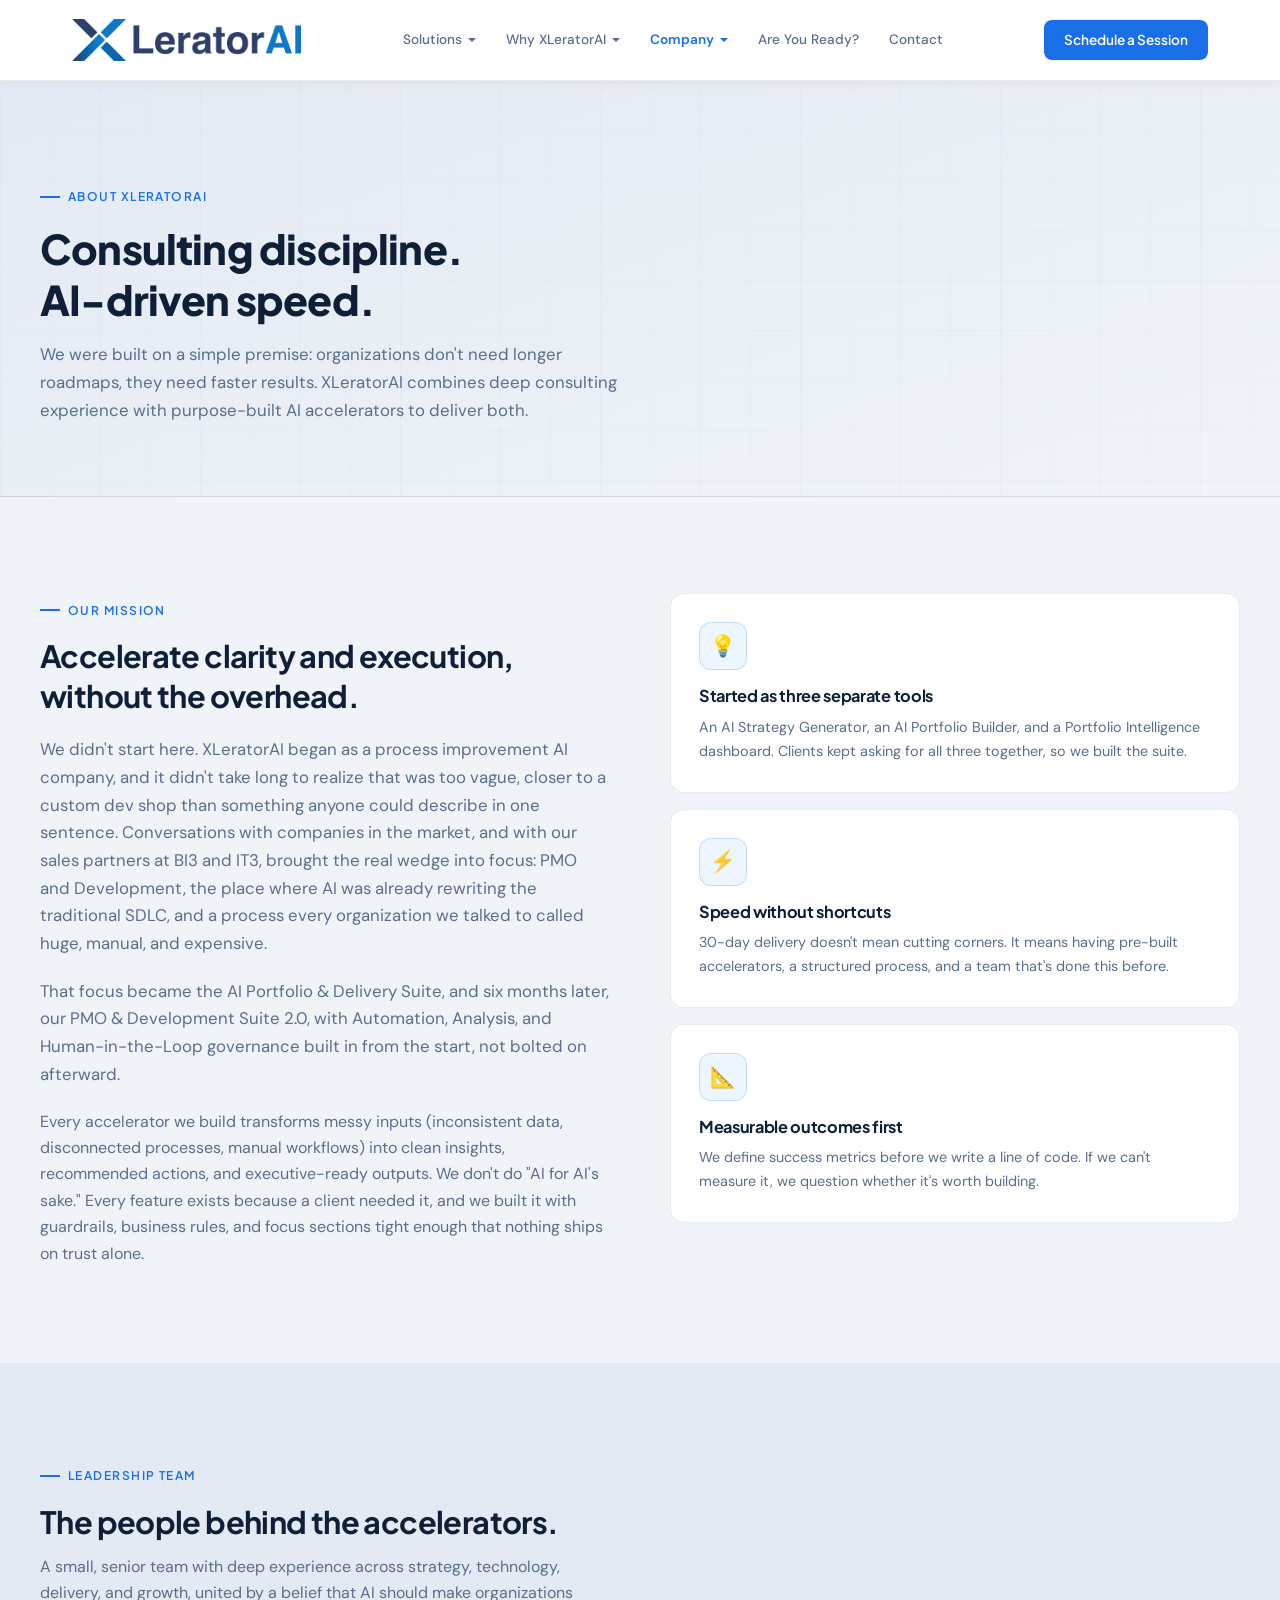
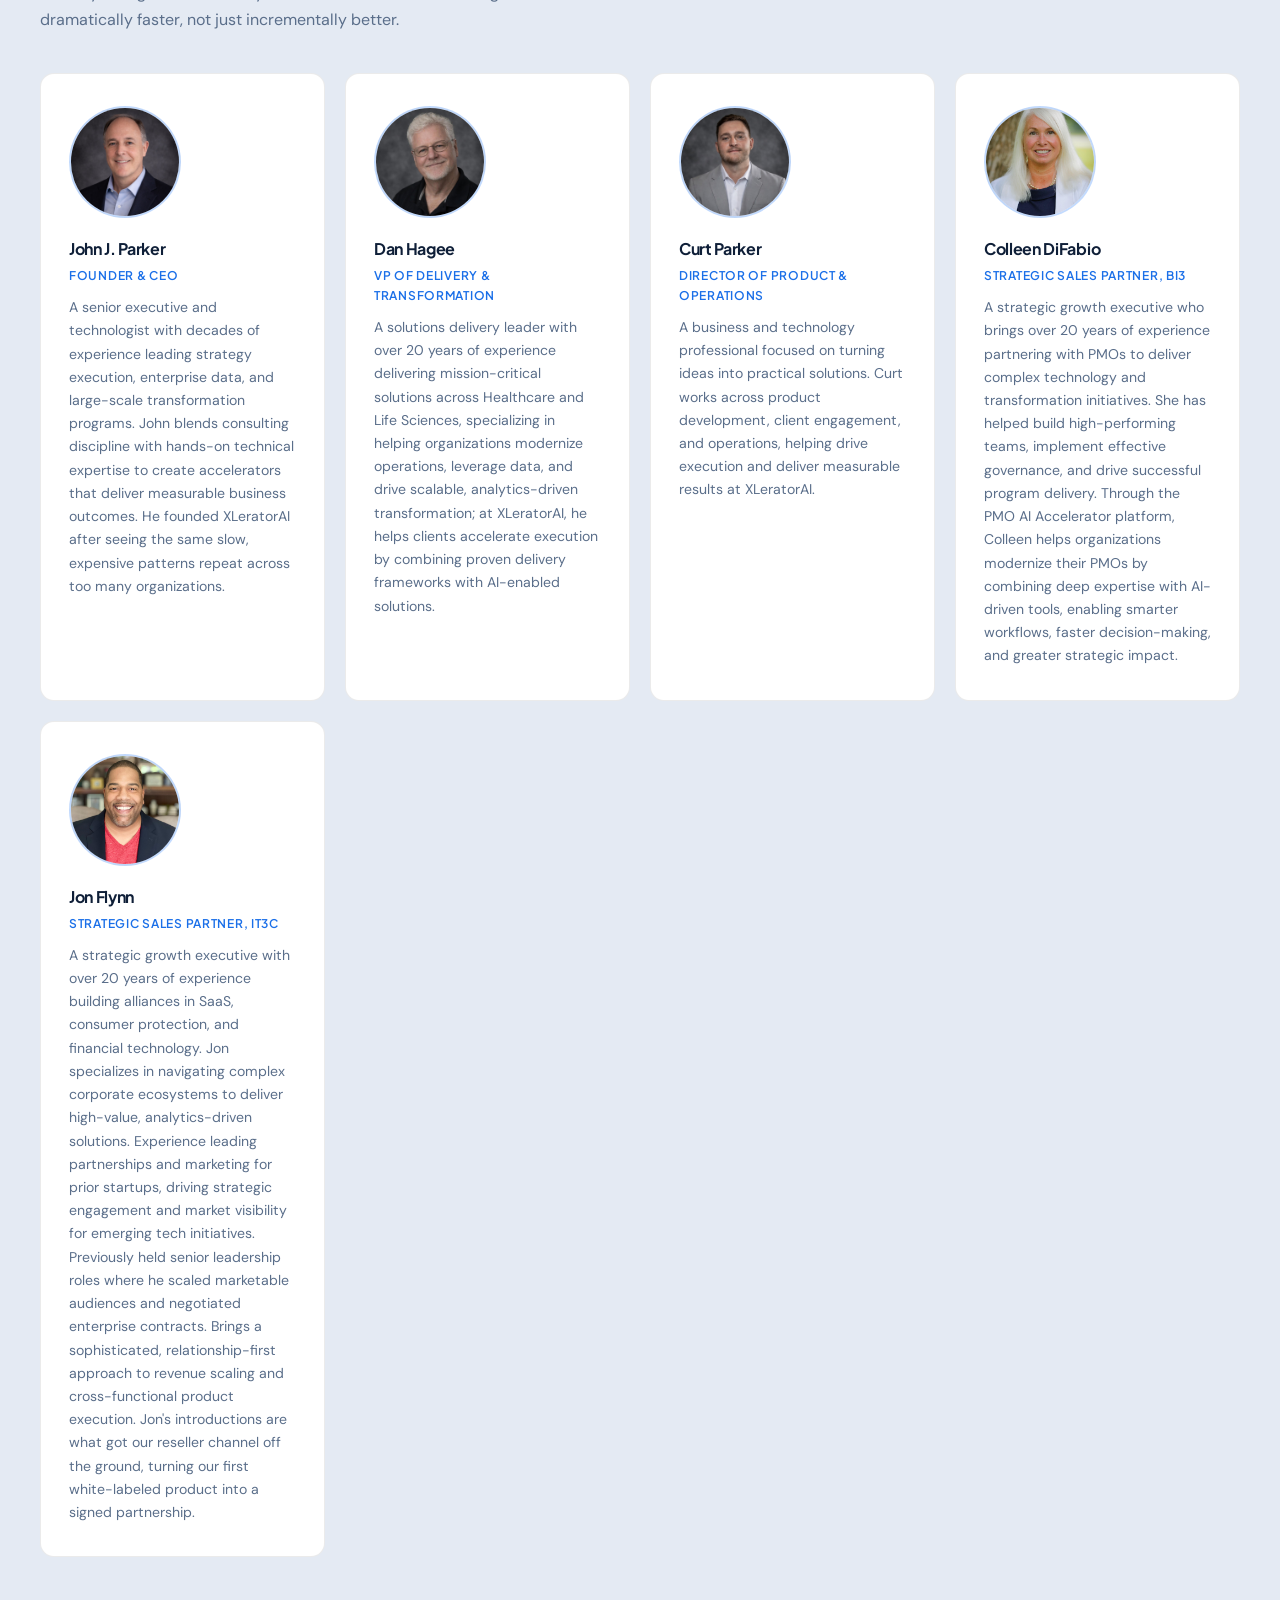
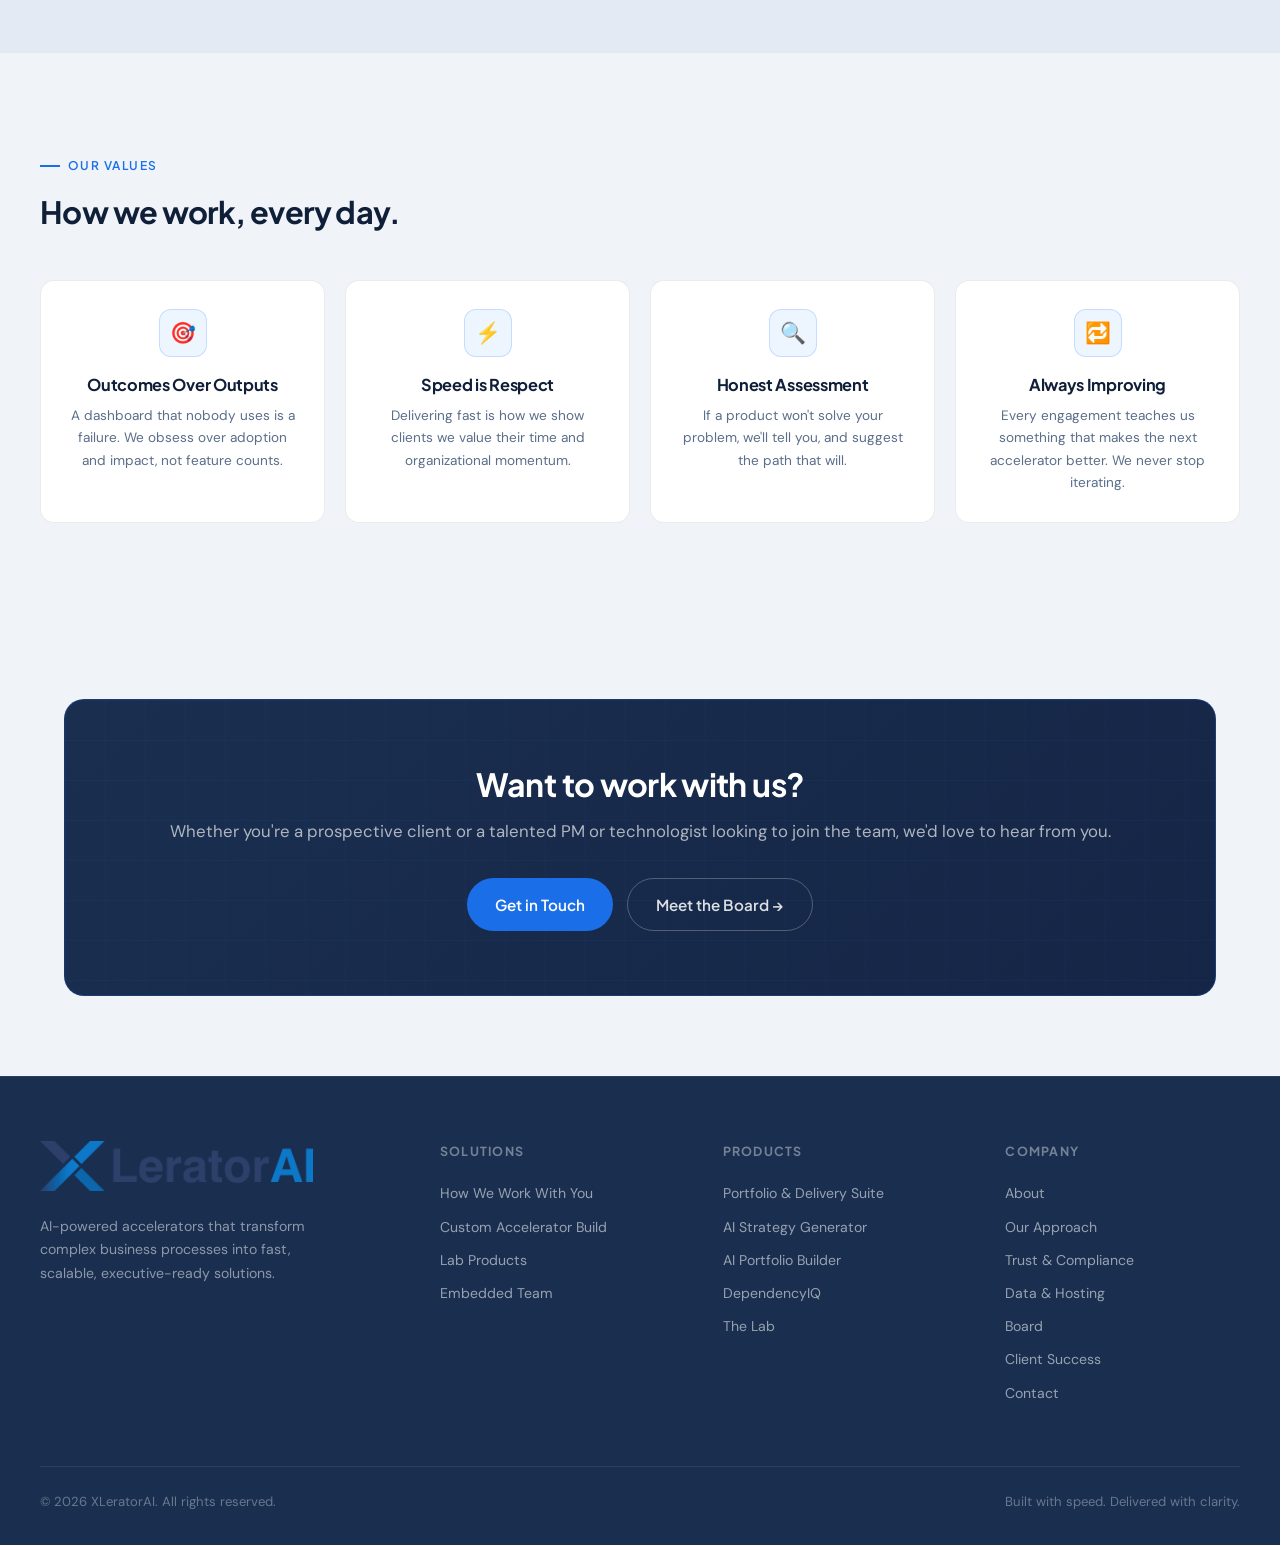
==== commit 9aab8838: "Add Trust & Compliance page, wire into nav/footer and Solutions - New trust.html: SOC 2 Type II-alig" ====
--- a/about.html
+++ b/about.html
@@ -28,6 +28,7 @@
           <span class="nav-dropdown-trigger">Why XLeratorAI <span class="nav-arrow"></span></span>
           <div class="nav-dropdown-menu">
             <a href="approach.html">Our Approach<span class="dropdown-desc">How we accelerate outcomes</span></a>
+            <a href="trust.html">Trust &amp; Compliance<span class="dropdown-desc">SOC 2 Type II &amp; AI best practices</span></a>
             <a href="success.html">Client Success<span class="dropdown-desc">Case studies &amp; results</span></a>
           </div>
         </div>
@@ -57,6 +58,7 @@
     <div class="mobile-nav-group">
       <span class="mobile-nav-group-label">Why XLeratorAI</span>
       <a href="approach.html">Our Approach</a>
+      <a href="trust.html">Trust &amp; Compliance</a>
       <a href="success.html">Client Success</a>
     </div>
     <div class="mobile-nav-group">
@@ -260,6 +262,7 @@
           <h4>Company</h4>
           <a href="about.html">About</a>
           <a href="approach.html">Our Approach</a>
+          <a href="trust.html">Trust &amp; Compliance</a>
           <a href="data-hosting.html">Data &amp; Hosting</a>
           <a href="board.html">Board</a>
           <a href="success.html">Client Success</a>
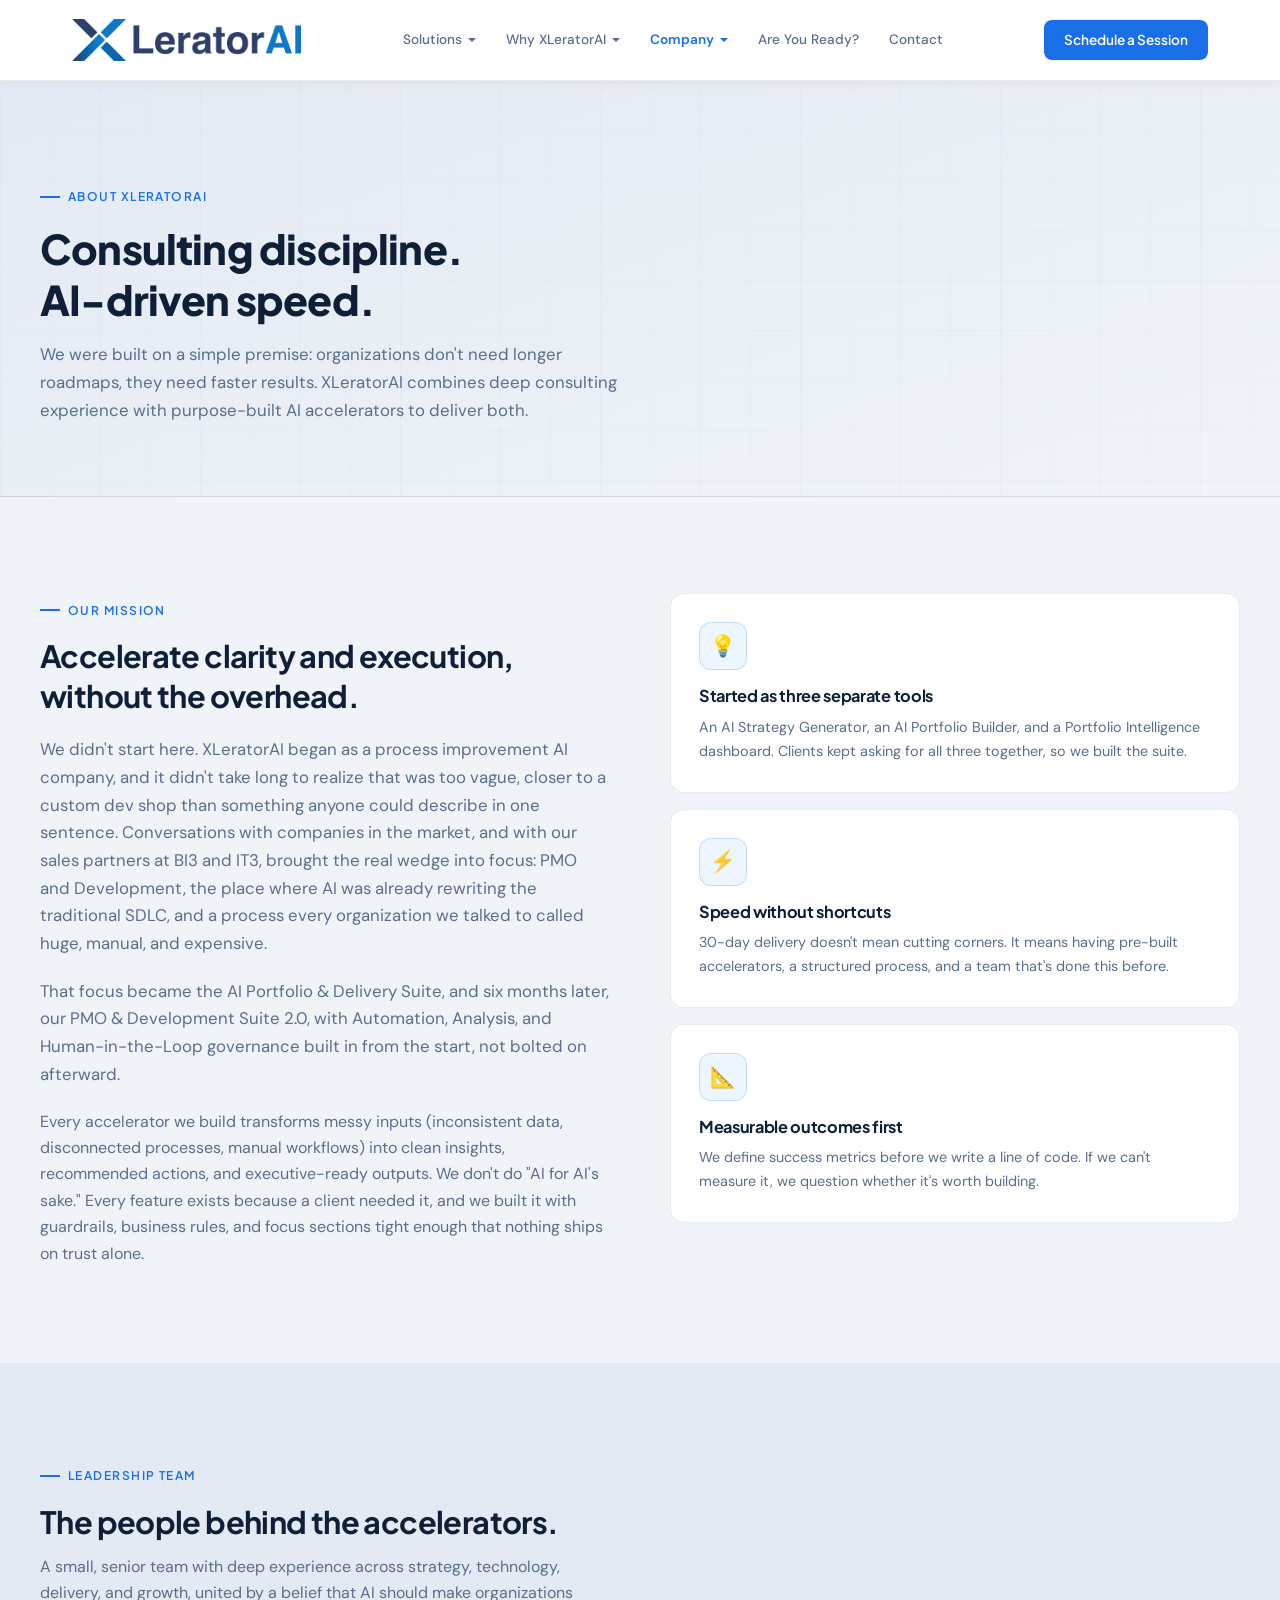
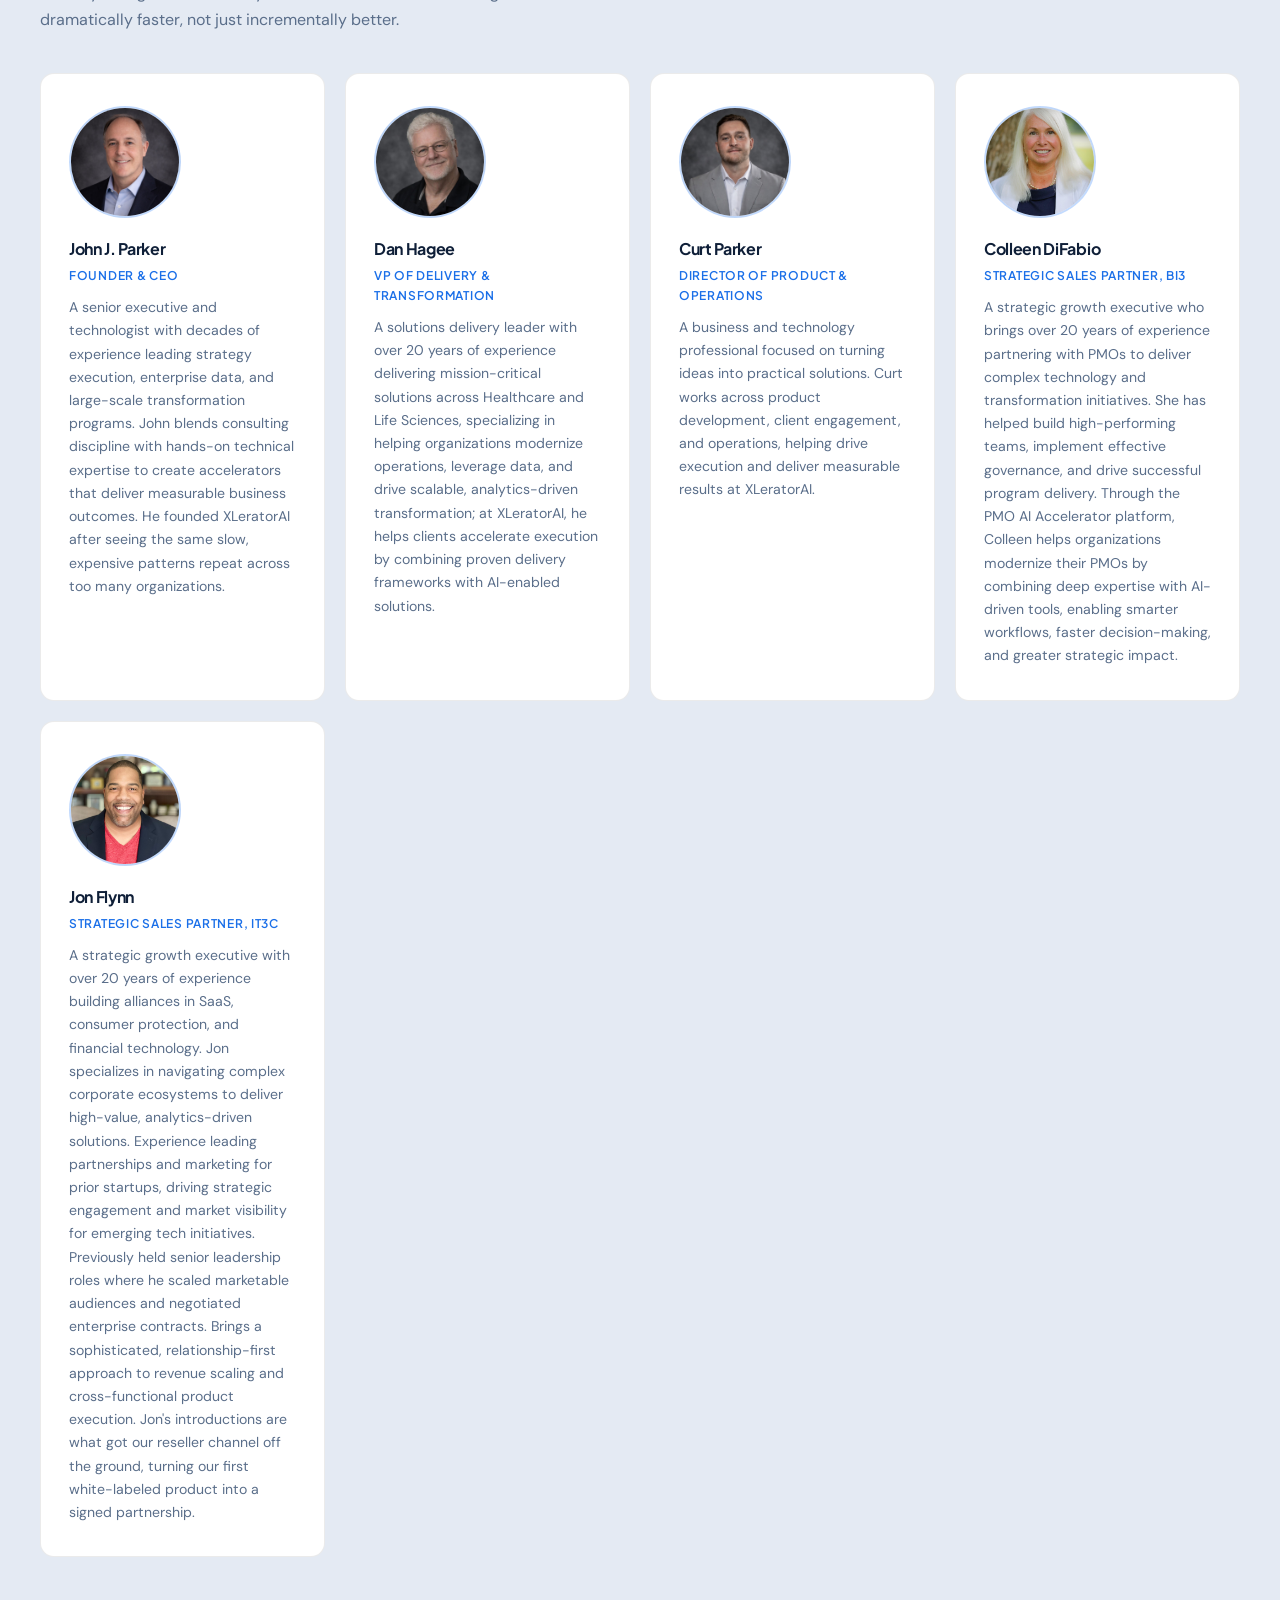
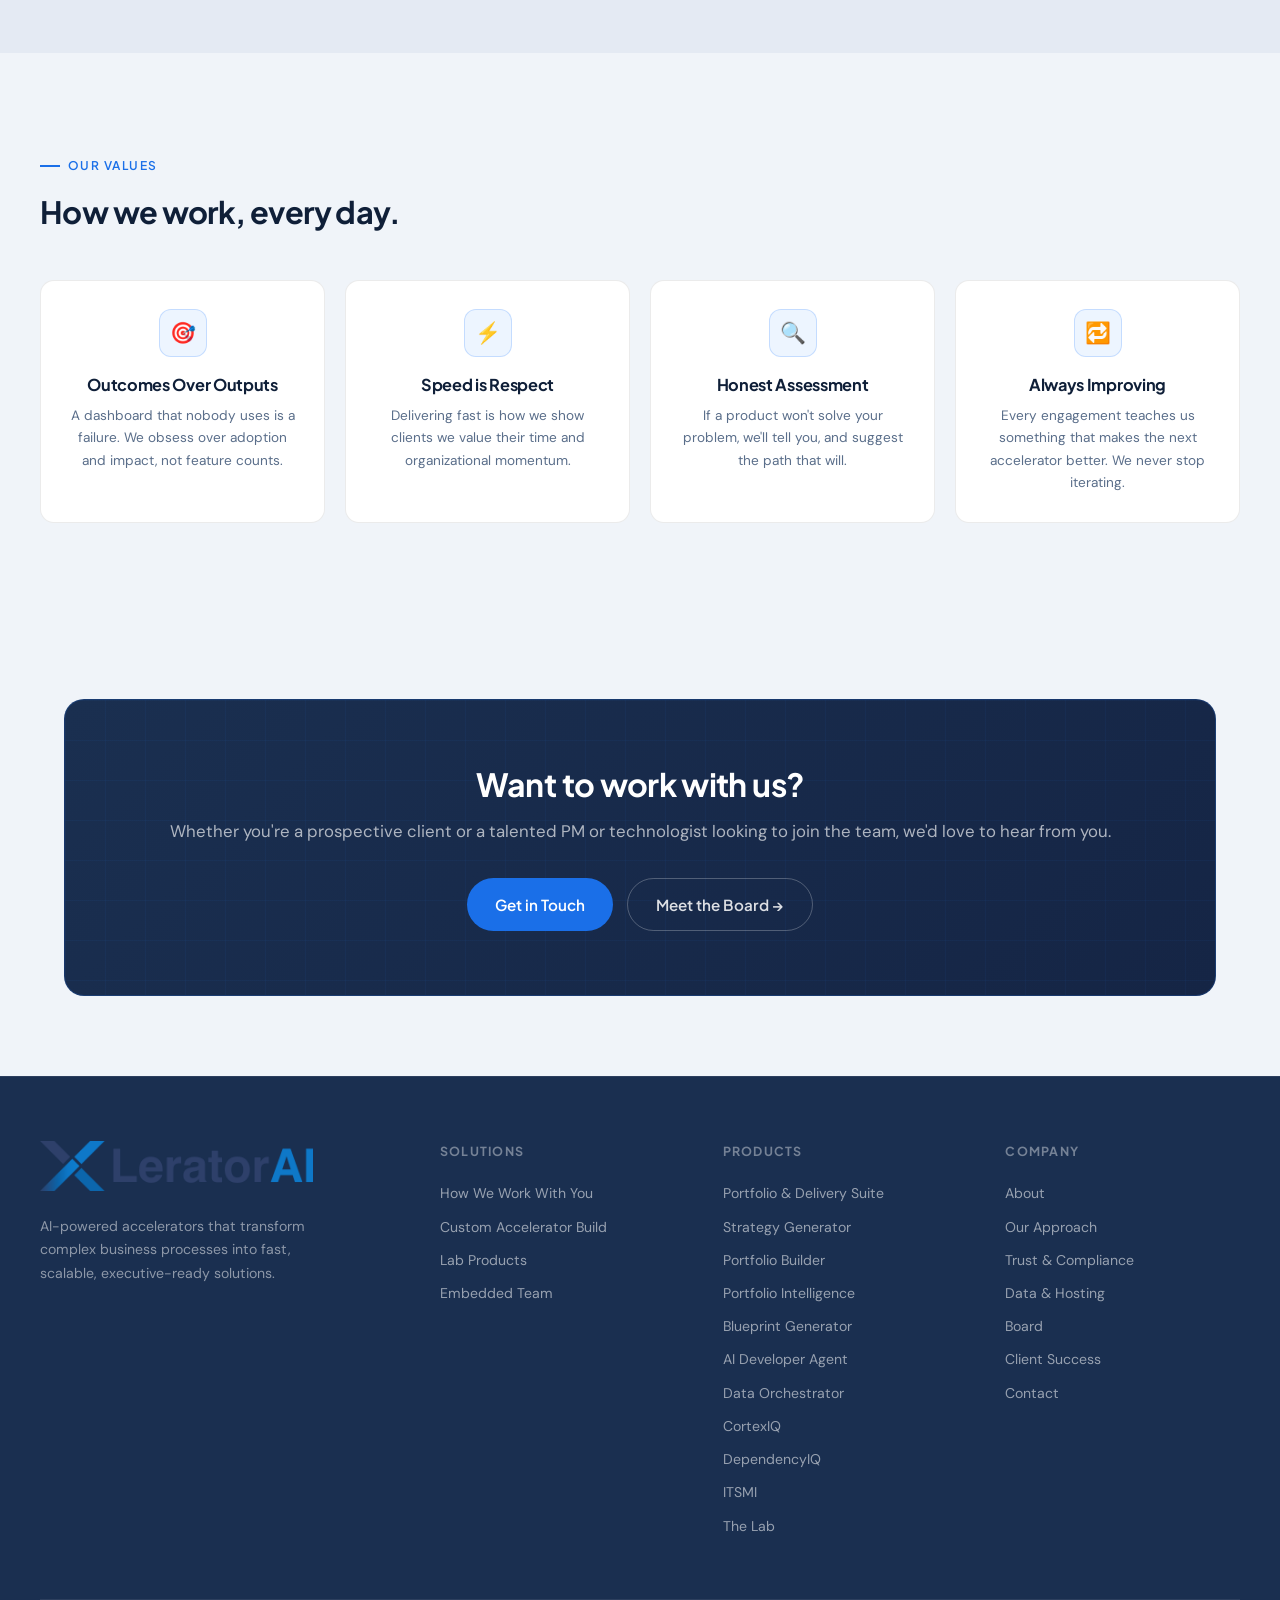
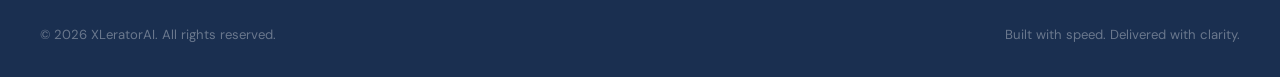
==== commit 37cc9873: "Lab & Products revamp: real 9-app diagram, click-to-expand suite architecture, timeline fixes Homepa" ====
--- a/about.html
+++ b/about.html
@@ -253,9 +253,15 @@
         <div class="footer-col">
           <h4>Products</h4>
           <a href="lab.html">Portfolio &amp; Delivery Suite</a>
-          <a href="lab.html">AI Strategy Generator</a>
-          <a href="lab.html">AI Portfolio Builder</a>
+          <a href="lab.html">Strategy Generator</a>
+          <a href="lab.html">Portfolio Builder</a>
+          <a href="lab.html">Portfolio Intelligence</a>
+          <a href="lab.html">Blueprint Generator</a>
+          <a href="lab.html">AI Developer Agent</a>
+          <a href="lab.html">Data Orchestrator</a>
+          <a href="lab.html">CortexIQ</a>
           <a href="lab.html">DependencyIQ</a>
+          <a href="lab.html">ITSMI</a>
           <a href="lab.html">The Lab</a>
         </div>
         <div class="footer-col">
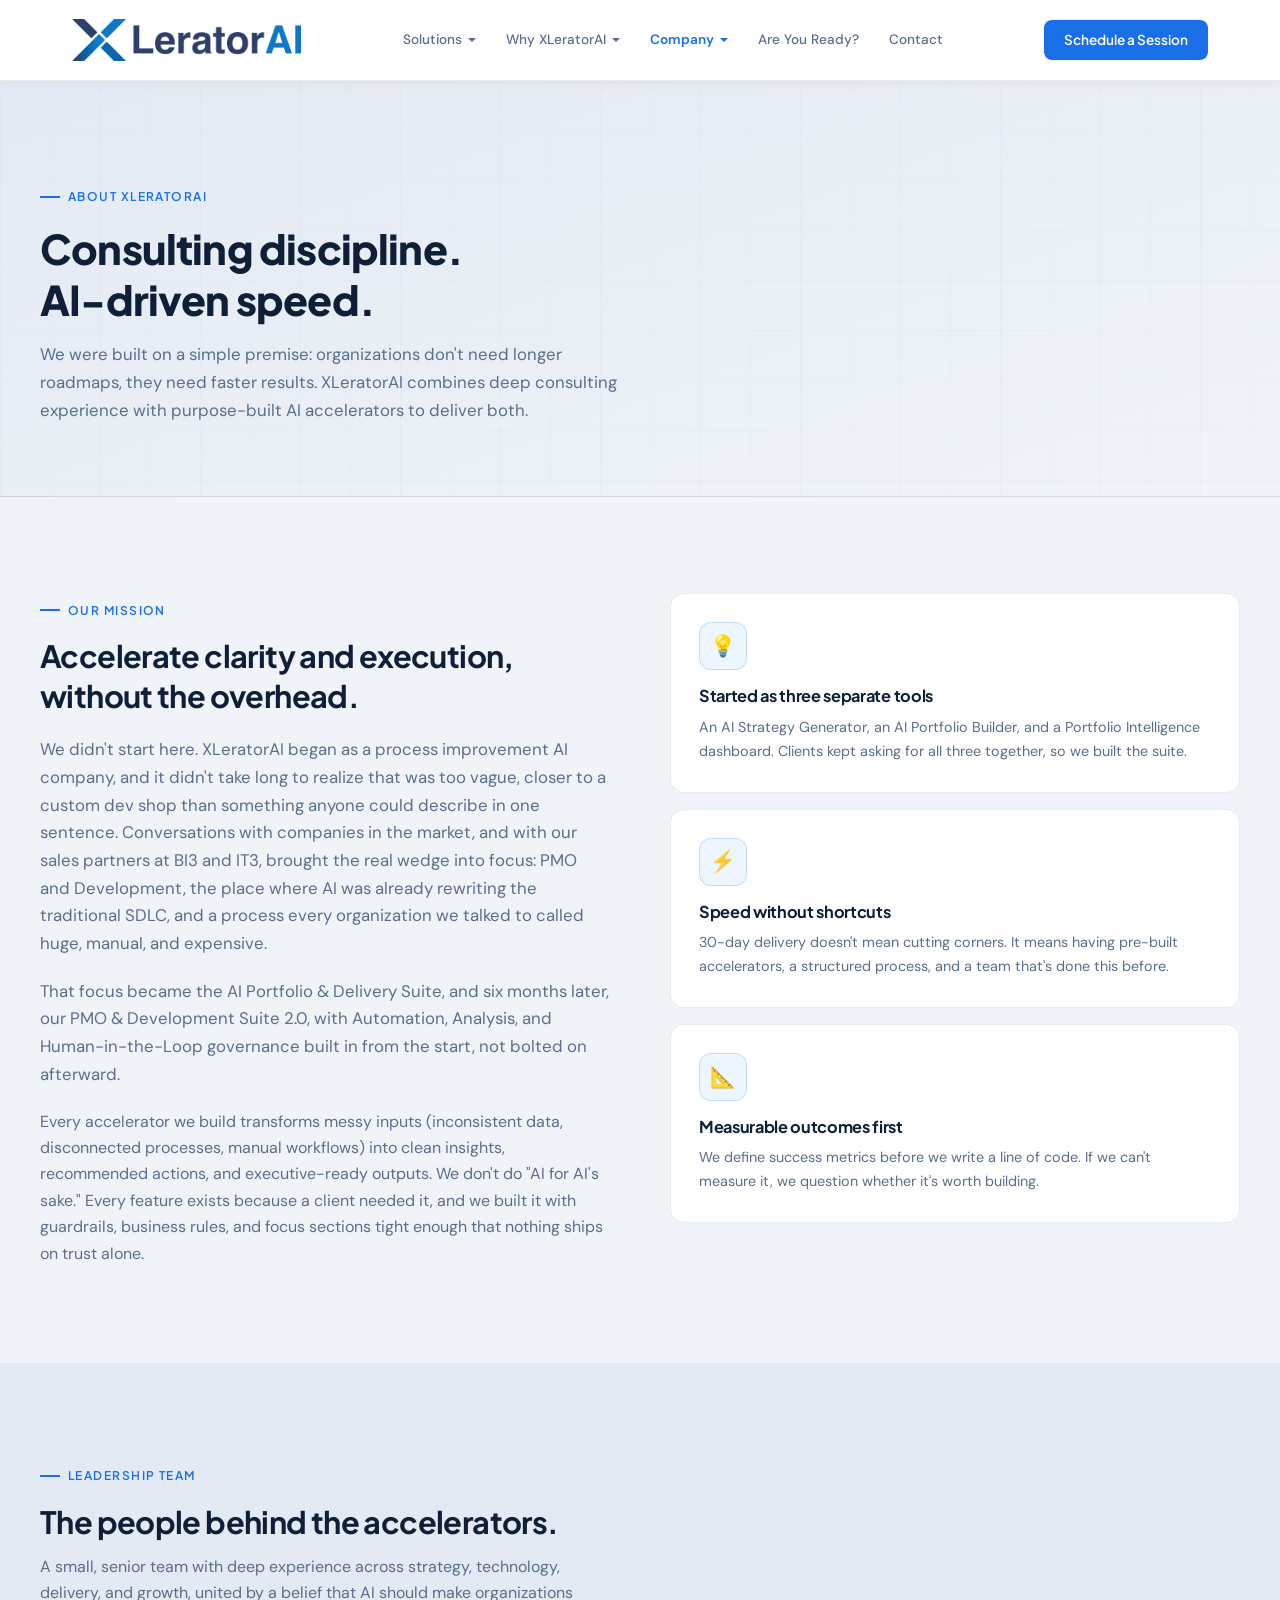
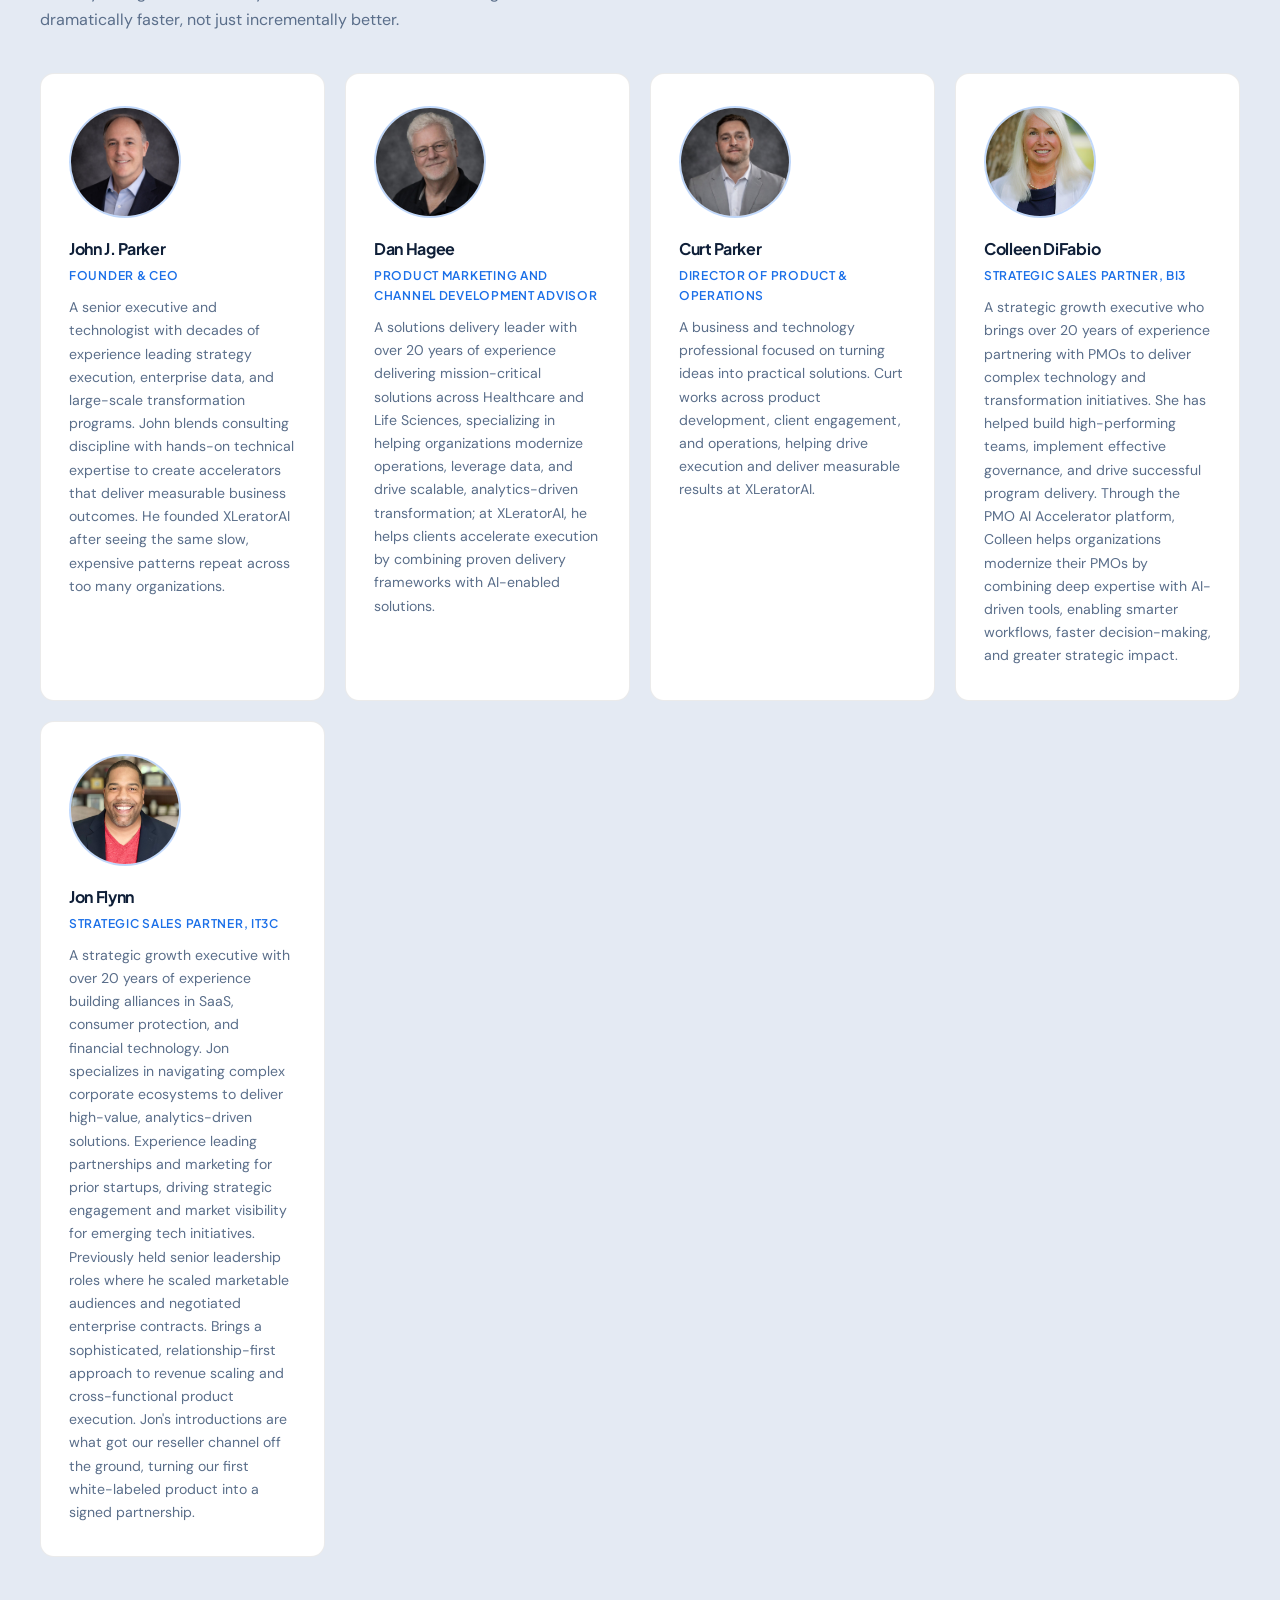
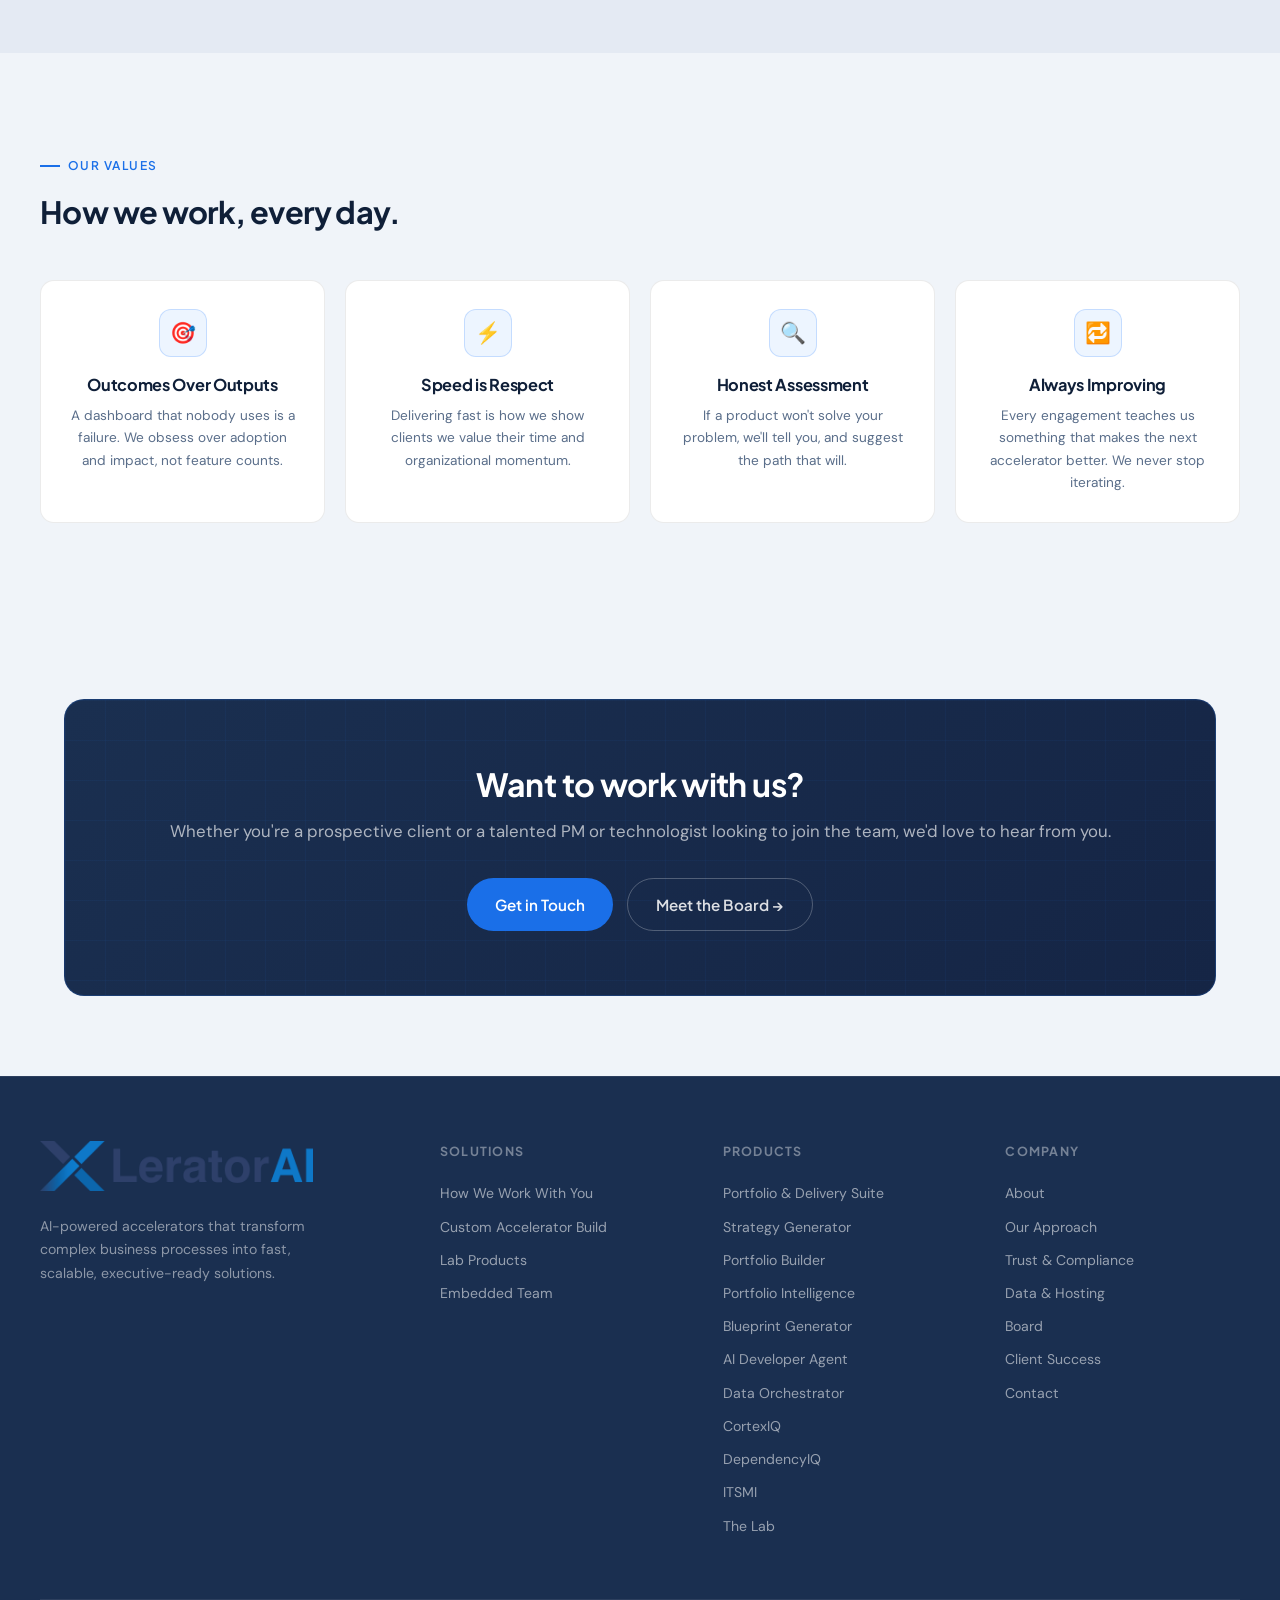
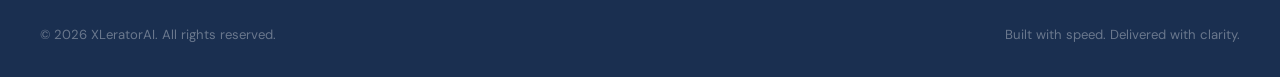
==== commit 51834546: "Update Dan Hagee's title on about page Co-Authored-By: Claude Sonnet 5 <noreply@anthropic.com>" ====
--- a/about.html
+++ b/about.html
@@ -153,7 +153,7 @@
               style="width:100%;height:100%;object-fit:cover;display: block;">
             </div>
             <h3>Dan Hagee</h3>
-            <span class="role">VP of Delivery & Transformation</span>
+            <span class="role">Product Marketing and Channel Development Advisor</span>
             <p>A solutions delivery leader with over 20 years of experience delivering mission-critical solutions across Healthcare and Life Sciences, specializing in helping organizations modernize operations, leverage data, and drive scalable, analytics-driven transformation; at XLeratorAI, he helps clients accelerate execution by combining proven delivery frameworks with AI-enabled solutions.</p>
           </div>
 
